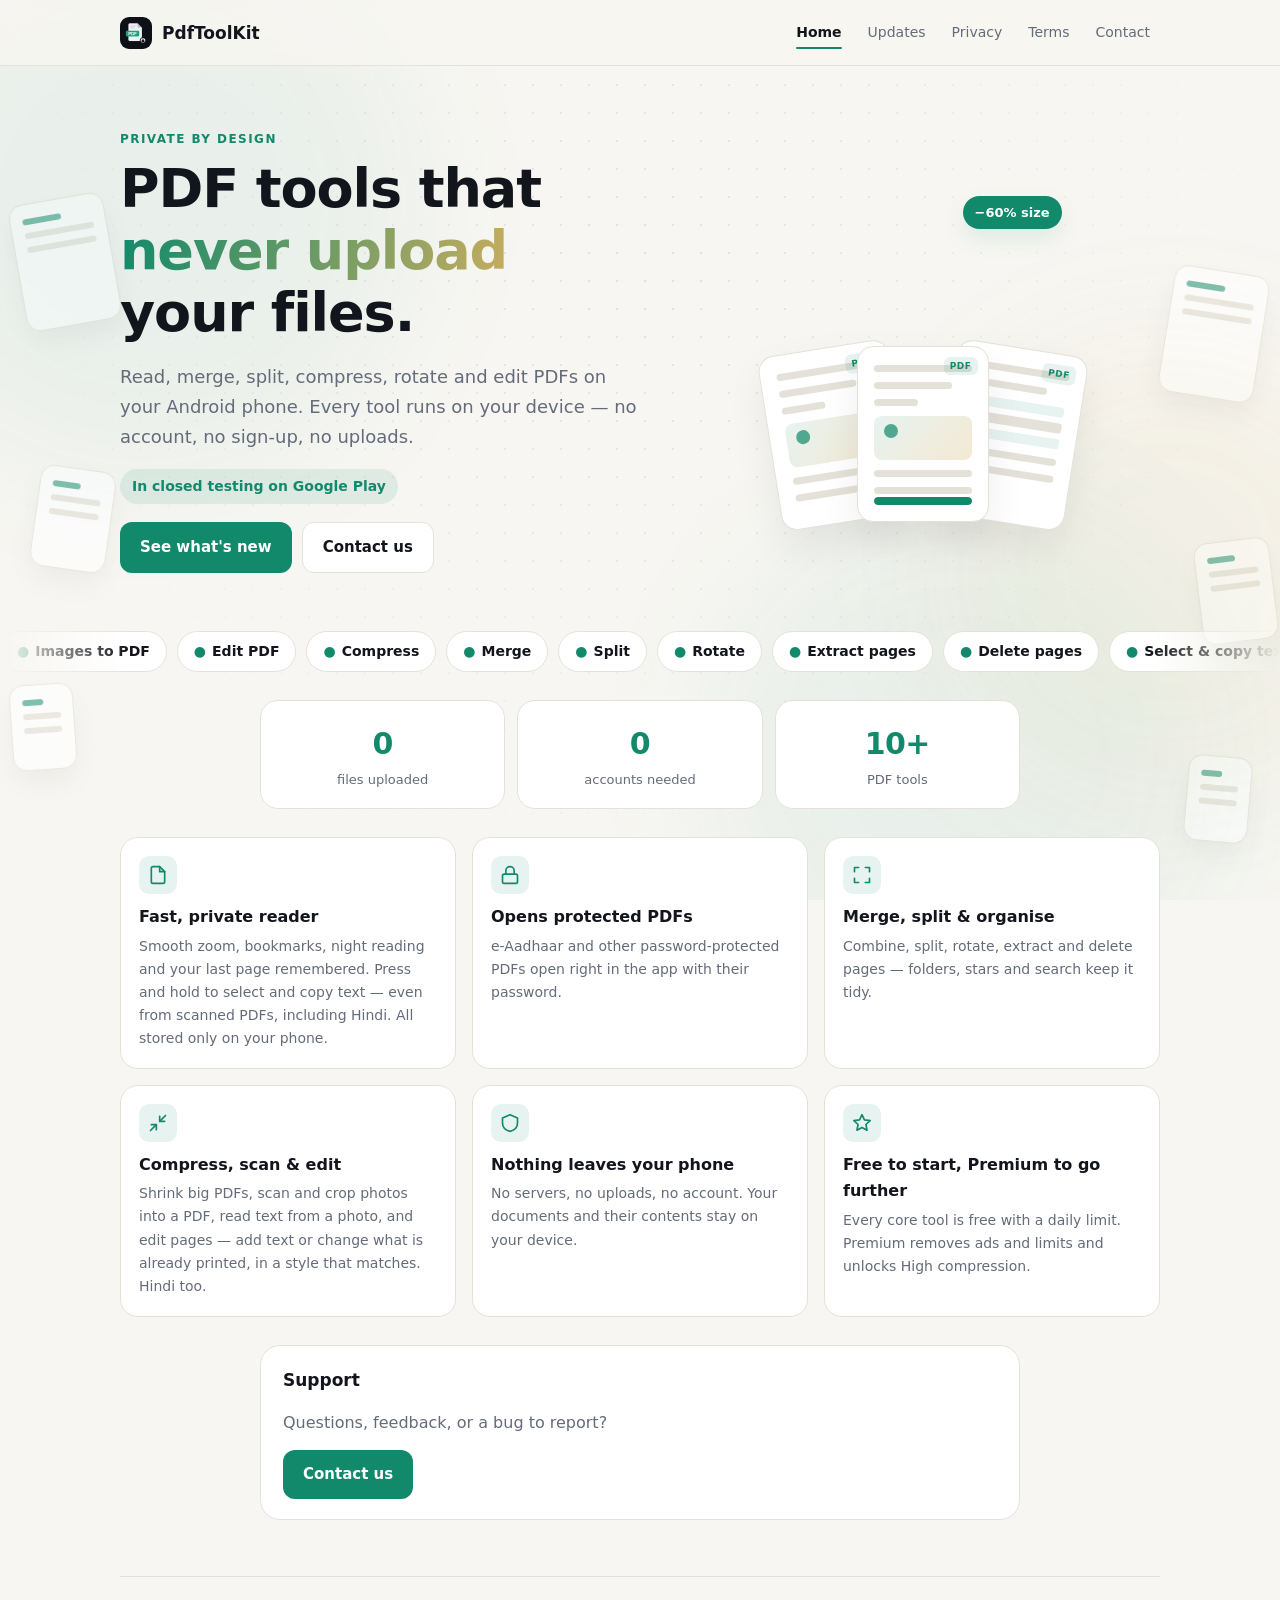
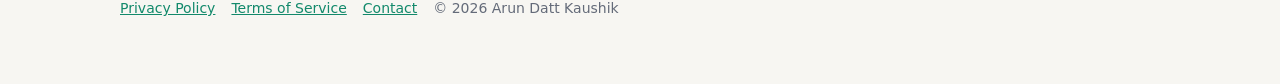
==== index.html @ 0df512ef "Site: home and privacy updated for 1.0.7 (OCR, Image to text, storage permission)" ====
<!doctype html>
<html lang="en">
<head>
<meta charset="utf-8">
<meta name="viewport" content="width=device-width, initial-scale=1">
<title>PdfToolKit – Private PDF tools</title>
<meta name="description" content="Read, merge, split and organise PDFs on your Android phone. Everything runs on your device — your files are never uploaded.">
<link rel="icon" href="icon.png">
<link rel="stylesheet" href="style.css">
</head>
<body>

<header class="site-header">
  <div class="nav-inner">
    <a class="brand" href="./"><img src="icon.png" alt="">PdfToolKit</a>
    <nav class="tabs">
      <a href="./" class="active">Home</a>
      <a href="updates/">Updates</a>
      <a href="privacy/">Privacy</a>
      <a href="terms/">Terms</a>
      <a href="contact/">Contact</a>
    </nav>
  </div>
</header>

<main class="wrap wide">
  <div class="hero hero-anim hero-split">
   <div class="hero-text">
    <div class="overline">Private by design</div>
    <h1>PDF tools that <span class="grad-text">never upload</span> your files.</h1>
    <p class="muted">Read, merge, split, compress, rotate and edit PDFs on your Android phone. Every tool runs on your device — no account, no sign-up, no uploads.</p>
    <p><span class="pill">In closed testing on Google Play</span></p>
    <p class="hero-cta"><a class="btn" href="updates/">See what's new</a><a class="btn btn-secondary" href="contact/">Contact us</a></p>
   </div>
    <div class="hero-visual" aria-hidden="true">
      <div class="doc d1"><i class="tag">PDF</i><b></b><b></b><b></b><u class="img"></u><b></b><b></b></div>
      <div class="doc d2"><i class="tag">PDF</i><b></b><b></b><div class="rows"><s></s><s></s><s></s></div><b></b><b></b></div>
      <div class="doc d3"><i class="tag">PDF</i><b></b><b></b><b></b><u class="img"></u><b></b><b></b><div class="bar"><span></span></div></div>
      <span class="badge-float">−60% size</span>
    </div>
  </div>

  <div class="marquee" aria-label="Tools">
    <div class="marquee-track">
      <span class="chip"><em>●</em>Images to PDF</span><span class="chip"><em>●</em>Edit PDF</span><span class="chip"><em>●</em>Compress</span><span class="chip"><em>●</em>Merge</span><span class="chip"><em>●</em>Split</span><span class="chip"><em>●</em>Rotate</span><span class="chip"><em>●</em>Extract pages</span><span class="chip"><em>●</em>Delete pages</span><span class="chip"><em>●</em>Select &amp; copy text</span><span class="chip"><em>●</em>Image to text</span><span class="chip"><em>●</em>Crop photos</span>
      <span class="chip"><em>●</em>Images to PDF</span><span class="chip"><em>●</em>Edit PDF</span><span class="chip"><em>●</em>Compress</span><span class="chip"><em>●</em>Merge</span><span class="chip"><em>●</em>Split</span><span class="chip"><em>●</em>Rotate</span><span class="chip"><em>●</em>Extract pages</span><span class="chip"><em>●</em>Delete pages</span><span class="chip"><em>●</em>Select &amp; copy text</span><span class="chip"><em>●</em>Image to text</span><span class="chip"><em>●</em>Crop photos</span>
    </div>
  </div>

  <div class="stats">
    <div class="stat reveal"><div class="num" data-count="0">0</div><div class="lbl">files uploaded</div></div>
    <div class="stat reveal"><div class="num" data-count="0">0</div><div class="lbl">accounts needed</div></div>
    <div class="stat reveal"><div class="num" data-count="10" data-suffix="+">0</div><div class="lbl">PDF tools</div></div>
  </div>

  <div class="feature-grid">
    <div class="feature reveal">
      <div class="feature-icon"><svg viewBox="0 0 24 24" fill="none" stroke-width="2" stroke-linecap="round" stroke-linejoin="round"><path d="M14 2H6a2 2 0 0 0-2 2v16a2 2 0 0 0 2 2h12a2 2 0 0 0 2-2V8z"/><path d="M14 2v6h6"/></svg></div>
      <h3>Fast, private reader</h3>
      <p>Smooth zoom, bookmarks, night reading and your last page remembered. Press and hold to select and copy text — even from scanned PDFs, including Hindi. All stored only on your phone.</p>
    </div>
    <div class="feature reveal">
      <div class="feature-icon"><svg viewBox="0 0 24 24" fill="none" stroke-width="2" stroke-linecap="round" stroke-linejoin="round"><rect x="3" y="11" width="18" height="11" rx="2"/><path d="M7 11V7a5 5 0 0 1 10 0v4"/></svg></div>
      <h3>Opens protected PDFs</h3>
      <p>e-Aadhaar and other password-protected PDFs open right in the app with their password.</p>
    </div>
    <div class="feature reveal">
      <div class="feature-icon"><svg viewBox="0 0 24 24" fill="none" stroke-width="2" stroke-linecap="round" stroke-linejoin="round"><path d="M16 3h5v5"/><path d="M8 3H3v5"/><path d="M3 16v5h5"/><path d="M21 16v5h-5"/></svg></div>
      <h3>Merge, split &amp; organise</h3>
      <p>Combine, split, rotate, extract and delete pages — folders, stars and search keep it tidy.</p>
    </div>
    <div class="feature reveal">
      <div class="feature-icon"><svg viewBox="0 0 24 24" fill="none" stroke-width="2" stroke-linecap="round" stroke-linejoin="round"><path d="M4 14h6v6"/><path d="M20 10h-6V4"/><path d="m14 10 7-7"/><path d="m3 21 7-7"/></svg></div>
      <h3>Compress, scan &amp; edit</h3>
      <p>Shrink big PDFs, scan and crop photos into a PDF, read text from a photo, and edit pages — add text or change what is already printed, in a style that matches. Hindi too.</p>
    </div>
    <div class="feature reveal">
      <div class="feature-icon"><svg viewBox="0 0 24 24" fill="none" stroke-width="2" stroke-linecap="round" stroke-linejoin="round"><path d="M12 2 3 6v6c0 5 3.8 8.7 9 10 5.2-1.3 9-5 9-10V6z"/></svg></div>
      <h3>Nothing leaves your phone</h3>
      <p>No servers, no uploads, no account. Your documents and their contents stay on your device.</p>
    </div>
    <div class="feature reveal">
      <div class="feature-icon"><svg viewBox="0 0 24 24" fill="none" stroke-width="2" stroke-linecap="round" stroke-linejoin="round"><path d="M12 2l2.9 6.3 6.9.8-5.1 4.7 1.4 6.8L12 17.3 5.9 20.6l1.4-6.8L2.2 9.1l6.9-.8z"/></svg></div>
      <h3>Free to start, Premium to go further</h3>
      <p>Every core tool is free with a daily limit. Premium removes ads and limits and unlocks High compression.</p>
    </div>
  </div>

  <div class="card reveal">
    <h3 style="margin-top:0">Support</h3>
    <p class="muted" style="margin-bottom:14px">Questions, feedback, or a bug to report?</p>
    <a class="btn" href="contact/">Contact us</a>
  </div>

  <footer class="muted">
    <a href="privacy/">Privacy Policy</a><a href="terms/">Terms of Service</a><a href="contact/">Contact</a><span>© 2026 Arun Datt Kaushik</span>
  </footer>
</main>

<script src="animate.js"></script>
</body>
</html>
---- style.css ----
:root {
  --bg: #F7F6F2; --surface: #FFFFFF; --border: #E4E1D8; --text: #12151C;
  --muted: #646B79; --accent: #12896B; --accent-soft: rgba(18,137,107,0.10);
  --shadow: rgba(18,21,28,0.07);
}
@media (prefers-color-scheme: dark) {
  :root {
    --bg: #0D1117; --surface: #151A23; --border: #262D3A; --text: #ECEEF2;
    --muted: #8C93A3; --accent: #1DB88F; --accent-soft: rgba(29,184,143,0.14);
    --shadow: rgba(0,0,0,0.35);
  }
}
* { box-sizing: border-box; }
html { scroll-behavior: smooth; }
body {
  margin: 0; background: var(--bg); color: var(--text);
  font: 16px/1.65 Inter, system-ui, -apple-system, "Segoe UI", Roboto, sans-serif;
}

/* ---------- Site header / nav ---------- */
.site-header {
  position: sticky; top: 0; z-index: 50;
  background: color-mix(in srgb, var(--bg) 86%, transparent);
  backdrop-filter: blur(10px); -webkit-backdrop-filter: blur(10px);
  border-bottom: 1px solid var(--border);
}
.nav-inner {
  max-width: 760px; margin: 0 auto; padding: 14px 20px;
  display: flex; align-items: center; gap: 10px; flex-wrap: wrap;
}
.brand { display: flex; align-items: center; gap: 10px; text-decoration: none; color: var(--text); font-weight: 700; font-size: 17px; }
.brand img { width: 32px; height: 32px; border-radius: 9px; transition: transform .35s cubic-bezier(.34,1.56,.64,1); }
.brand:hover img { transform: rotate(-8deg) scale(1.08); }
nav.tabs { margin-left: auto; display: flex; gap: 6px; font-size: 14px; }
nav.tabs a {
  position: relative; color: var(--muted); text-decoration: none; font-weight: 500;
  padding: 7px 10px; border-radius: 8px; transition: color .2s ease, background .2s ease;
}
nav.tabs a:hover { color: var(--text); background: var(--accent-soft); }
nav.tabs a::after {
  content: ''; position: absolute; left: 10px; right: 10px; bottom: 2px; height: 2px;
  background: var(--accent); border-radius: 2px; transform: scaleX(0); transform-origin: center;
  transition: transform .25s ease;
}
nav.tabs a:hover::after { transform: scaleX(1); }
nav.tabs a.active { color: var(--text); font-weight: 700; }
nav.tabs a.active::after { transform: scaleX(1); }

.wrap { max-width: 760px; margin: 0 auto; padding: 40px 20px 64px; }
.overline { color: var(--accent); font-size: 12px; font-weight: 700; letter-spacing: .12em; text-transform: uppercase; }
h1 { font-size: 36px; line-height: 1.15; letter-spacing: -.02em; margin: 8px 0 12px; }
h2 { font-size: 21px; letter-spacing: -.01em; margin: 36px 0 8px; }
h3 { font-size: 17px; margin: 22px 0 6px; }
p, li { color: var(--text); }
.muted { color: var(--muted); }
a { color: var(--accent); }
.card {
  background: var(--surface); border: 1px solid var(--border); border-radius: 20px;
  padding: 20px 22px; margin: 20px 0;
  transition: transform .25s ease, box-shadow .25s ease, border-color .25s ease;
}
.card:hover { transform: translateY(-3px); box-shadow: 0 14px 28px var(--shadow); border-color: var(--accent); }
.pill {
  display: inline-block; background: var(--accent-soft); color: var(--accent);
  border-radius: 999px; padding: 6px 12px; font-size: 14px; font-weight: 600;
}
.btn {
  display: inline-flex; align-items: center; gap: 8px; text-decoration: none;
  background: var(--accent); color: #fff; font-weight: 600; font-size: 15px;
  padding: 12px 20px; border-radius: 12px; border: none; cursor: pointer;
  transition: transform .2s ease, box-shadow .2s ease, opacity .2s ease;
}
.btn:hover { transform: translateY(-2px); box-shadow: 0 10px 22px var(--accent-soft); opacity: .95; }
.btn-secondary {
  background: var(--surface); color: var(--text); border: 1px solid var(--border);
}
.btn-secondary:hover { box-shadow: 0 10px 22px var(--shadow); }
table { width: 100%; border-collapse: collapse; font-size: 15px; }
th, td { text-align: left; padding: 10px 8px; border-bottom: 1px solid var(--border); vertical-align: top; }
th { color: var(--muted); font-weight: 600; font-size: 13px; }
.table-scroll { overflow-x: auto; }
footer { margin-top: 56px; padding-top: 20px; border-top: 1px solid var(--border); font-size: 14px; }
footer a { margin-right: 16px; }
ul { padding-left: 22px; }

/* ---------- Home page ---------- */
.hero { padding: 8px 0 16px; }
.hero-anim > * { animation: fadeUp .7s ease both; }
.hero-anim > *:nth-child(1) { animation-delay: .04s; }
.hero-anim > *:nth-child(2) { animation-delay: .14s; }
.hero-anim > *:nth-child(3) { animation-delay: .24s; }
.hero-anim > *:nth-child(4) { animation-delay: .34s; }
@keyframes fadeUp { from { opacity: 0; transform: translateY(16px); } to { opacity: 1; transform: none; } }

.feature-grid {
  display: grid; grid-template-columns: repeat(2, 1fr); gap: 14px; margin: 28px 0;
}
@media (max-width: 560px) { .feature-grid { grid-template-columns: 1fr; } }
.feature {
  background: var(--surface); border: 1px solid var(--border); border-radius: 18px;
  padding: 18px; transition: transform .25s ease, box-shadow .25s ease, border-color .25s ease;
}
.feature:hover { transform: translateY(-3px); box-shadow: 0 14px 28px var(--shadow); border-color: var(--accent); }
.feature-icon {
  width: 38px; height: 38px; border-radius: 10px; background: var(--accent-soft);
  display: flex; align-items: center; justify-content: center; margin-bottom: 10px;
  animation: float 4.5s ease-in-out infinite;
}
.feature-icon svg { width: 20px; height: 20px; stroke: var(--accent); }
@keyframes float { 0%, 100% { transform: translateY(0); } 50% { transform: translateY(-4px); } }
.feature h3 { margin: 0 0 4px; font-size: 16px; }
.feature p { margin: 0; color: var(--muted); font-size: 14px; }

/* ---------- Scroll reveal ---------- */
.reveal { opacity: 0; transform: translateY(18px); transition: opacity .6s ease, transform .6s ease; }
.reveal.in { opacity: 1; transform: none; }

/* ---------- Contact page ---------- */
.contact-card {
  display: flex; align-items: center; gap: 16px; padding: 22px;
}
.contact-icon {
  width: 44px; height: 44px; border-radius: 12px; background: var(--accent-soft);
  display: flex; align-items: center; justify-content: center; flex: none;
}
.contact-icon svg { width: 22px; height: 22px; stroke: var(--accent); }

/* ---------- Updates / changelog ---------- */
.release {
  position: relative;
  background: var(--surface); border: 1px solid var(--border); border-radius: 20px;
  padding: 22px; margin: 18px 0;
  transition: transform .25s ease, box-shadow .25s ease, border-color .25s ease;
}
.release:hover { transform: translateY(-3px); box-shadow: 0 14px 28px var(--shadow); }
.release-latest {
  border-color: var(--accent);
  animation: glow 2.8s ease-in-out infinite;
}
@keyframes glow {
  0%, 100% { box-shadow: 0 0 0 0 var(--accent-soft); }
  50% { box-shadow: 0 0 0 10px rgba(0,0,0,0); }
}
.release-head {
  display: flex; align-items: center; flex-wrap: wrap; gap: 10px; margin-bottom: 4px;
}
.release-version { font-size: 18px; font-weight: 700; }
.release-date { color: var(--muted); font-size: 13px; }
.latest-badge {
  display: inline-flex; align-items: center; gap: 6px;
  background: var(--accent-soft); color: var(--accent); font-size: 12px; font-weight: 700;
  letter-spacing: .04em; text-transform: uppercase; padding: 4px 10px 4px 8px; border-radius: 999px;
}
.progress-badge {
  display: inline-flex; align-items: center; gap: 6px;
  background: var(--border); color: var(--muted); font-size: 12px; font-weight: 700;
  letter-spacing: .04em; text-transform: uppercase; padding: 4px 10px 4px 8px; border-radius: 999px;
}
.static-dot { width: 7px; height: 7px; border-radius: 50%; background: var(--muted); flex: none; }
.pulse-dot {
  width: 7px; height: 7px; border-radius: 50%; background: var(--accent); position: relative; flex: none;
}
.pulse-dot::after {
  content: ''; position: absolute; inset: -4px; border-radius: 50%; background: var(--accent);
  opacity: .55; animation: pulse 1.8s ease-out infinite;
}
@keyframes pulse {
  0% { transform: scale(0.6); opacity: .55; }
  100% { transform: scale(2.2); opacity: 0; }
}
.release-notes { margin: 12px 0 0; padding-left: 20px; }
.release-notes li { margin: 6px 0; font-size: 15px; }
.release-notes li::marker { color: var(--accent); }
.release-tag {
  display: inline-block; font-size: 11px; font-weight: 700; letter-spacing: .03em; text-transform: uppercase;
  color: var(--accent); margin-right: 6px;
}

@media (prefers-reduced-motion: reduce) {
  *, *::before, *::after {
    animation-duration: .001ms !important; animation-iteration-count: 1 !important;
    transition-duration: .001ms !important; scroll-behavior: auto !important;
  }
}

/* ---------- Life: ambient background, progress bar, hero visual ---------- */
body { position: relative; overflow-x: hidden; }
.bg-orbs { position: fixed; inset: 0; z-index: -1; pointer-events: none; overflow: hidden; }
.bg-orbs i {
  position: absolute; border-radius: 50%; filter: blur(70px); opacity: .55;
  background: var(--accent-soft); animation: drift 18s ease-in-out infinite;
}
.bg-orbs i:nth-child(1) { width: 380px; height: 380px; top: -80px; left: -100px; }
.bg-orbs i:nth-child(2) { width: 300px; height: 300px; top: 38%; right: -90px; animation-duration: 23s; animation-delay: -6s; background: rgba(212,175,94,0.14); }
.bg-orbs i:nth-child(3) { width: 340px; height: 340px; bottom: -120px; left: 20%; animation-duration: 27s; animation-delay: -12s; }
@keyframes drift {
  0%, 100% { transform: translate(0, 0) scale(1); }
  33% { transform: translate(60px, 40px) scale(1.12); }
  66% { transform: translate(-30px, 70px) scale(.94); }
}
.scroll-bar {
  position: fixed; top: 0; left: 0; height: 3px; width: 100%; z-index: 100;
  background: linear-gradient(90deg, var(--accent), #D4AF5E); transform: scaleX(0); transform-origin: left;
}
.site-header { transition: box-shadow .3s ease, background .3s ease; }
.site-header.scrolled { box-shadow: 0 8px 24px var(--shadow); }

.grad-text {
  background: linear-gradient(100deg, var(--accent), #D4AF5E, var(--accent));
  background-size: 220% 100%; -webkit-background-clip: text; background-clip: text;
  -webkit-text-fill-color: transparent; color: transparent; animation: shimmer 6s linear infinite;
}
@keyframes shimmer { to { background-position: -220% 0; } }

.hero-visual { position: relative; height: 230px; margin: 26px 0 8px; display: flex; justify-content: center; }
.doc {
  position: absolute; bottom: 8px; width: 132px; height: 176px; border-radius: 16px;
  background: var(--surface); border: 1px solid var(--border); padding: 18px 16px;
  box-shadow: 0 18px 40px var(--shadow); transform-origin: bottom center;
}
.doc b { display: block; height: 7px; border-radius: 4px; background: var(--border); margin-bottom: 10px; }
.doc b:nth-child(1) { width: 60%; background: var(--accent); }
.doc b:nth-child(3) { width: 80%; } .doc b:nth-child(4) { width: 45%; }
.doc.d1 { transform: translateX(-74px) rotate(-9deg); animation: bob1 5s ease-in-out infinite; }
.doc.d2 { transform: translateX(74px) rotate(9deg); animation: bob2 6s ease-in-out infinite; }
.doc.d3 { z-index: 2; animation: bob3 4.5s ease-in-out infinite; overflow: hidden; }
@keyframes bob1 { 0%,100% { transform: translateX(-74px) rotate(-9deg); } 50% { transform: translateX(-80px) translateY(-10px) rotate(-12deg); } }
@keyframes bob2 { 0%,100% { transform: translateX(74px) rotate(9deg); } 50% { transform: translateX(80px) translateY(-8px) rotate(12deg); } }
@keyframes bob3 { 0%,100% { transform: translateY(0); } 50% { transform: translateY(-14px); } }
.doc.d3::after {
  content: ''; position: absolute; left: 0; right: 0; height: 40px; top: -40px;
  background: linear-gradient(180deg, transparent, var(--accent-soft), transparent);
  animation: scan 3s ease-in-out infinite;
}
@keyframes scan { 0% { top: -40px; } 100% { top: 176px; } }
.badge-float {
  position: absolute; z-index: 3; top: 6px; left: calc(50% + 40px);
  background: var(--accent); color: #fff; font-weight: 700; font-size: 13px;
  padding: 6px 12px; border-radius: 999px; box-shadow: 0 10px 22px var(--accent-soft);
  animation: pop 3.2s ease-in-out infinite;
}
@keyframes pop { 0%,100% { transform: translateY(0) scale(1); } 50% { transform: translateY(-8px) scale(1.07); } }

/* tool chips marquee */
.marquee { overflow: hidden; margin: 26px -20px; mask-image: linear-gradient(90deg, transparent, #000 10%, #000 90%, transparent); -webkit-mask-image: linear-gradient(90deg, transparent, #000 10%, #000 90%, transparent); }
.marquee-track { display: flex; gap: 10px; width: max-content; animation: scroll-x 30s linear infinite; }
.marquee:hover .marquee-track { animation-play-state: paused; }
.chip {
  white-space: nowrap; background: var(--surface); border: 1px solid var(--border); color: var(--text);
  padding: 8px 16px; border-radius: 999px; font-size: 14px; font-weight: 600;
}
.chip em { font-style: normal; color: var(--accent); margin-right: 6px; }
@keyframes scroll-x { to { transform: translateX(-50%); } }

/* stats */
.stats { display: grid; grid-template-columns: repeat(3, 1fr); gap: 12px; margin: 28px 0; }
.stat { text-align: center; background: var(--surface); border: 1px solid var(--border); border-radius: 18px; padding: 18px 8px; }
.stat .num { font-size: 30px; font-weight: 800; letter-spacing: -.02em; color: var(--accent); }
.stat .lbl { font-size: 13px; color: var(--muted); }

/* cursor-follow glow on cards */
.feature, .card, .release { --mx: 50%; --my: 50%; }
.feature::before, .card::before {
  content: ''; position: absolute; inset: 0; border-radius: inherit; opacity: 0; pointer-events: none;
  background: radial-gradient(240px circle at var(--mx) var(--my), var(--accent-soft), transparent 70%);
  transition: opacity .3s ease;
}
.feature, .card { position: relative; overflow: hidden; }
.feature:hover::before, .card:hover::before { opacity: 1; }

.btn { position: relative; overflow: hidden; }
.btn::after {
  content: ''; position: absolute; top: 0; left: -60%; width: 40%; height: 100%;
  background: linear-gradient(100deg, transparent, rgba(255,255,255,.35), transparent);
  transform: skewX(-20deg); animation: sheen 4s ease-in-out infinite;
}
@keyframes sheen { 0%, 60% { left: -60%; } 100% { left: 130%; } }
.pill { animation: breathe 3s ease-in-out infinite; }
@keyframes breathe { 0%,100% { box-shadow: 0 0 0 0 var(--accent-soft); } 50% { box-shadow: 0 0 0 8px transparent; } }
@media (max-width: 560px) { .hero-visual { transform: scale(.85); } .stats .num { font-size: 24px; } }

/* hero doc contents */
.doc .tag { position: absolute; top: 10px; right: 10px; font-style: normal; font-size: 9px; font-weight: 800; letter-spacing: .06em; color: var(--accent); background: var(--accent-soft); padding: 2px 6px; border-radius: 6px; }
.doc .img { display: block; height: 44px; border-radius: 8px; margin: 2px 0 10px; text-decoration: none;
  background: linear-gradient(135deg, var(--accent-soft), rgba(212,175,94,.28)); position: relative; overflow: hidden; }
.doc .img::after { content: ''; position: absolute; width: 14px; height: 14px; border-radius: 50%; background: var(--accent); opacity: .7; top: 8px; left: 10px; }
.doc .rows { display: grid; gap: 6px; margin: 2px 0 10px; }
.doc .rows s { display: block; height: 10px; border-radius: 3px; background: var(--accent-soft); text-decoration: none; }
.doc .rows s:nth-child(2) { background: var(--border); }
.doc .bar { position: absolute; left: 16px; right: 16px; bottom: 16px; height: 8px; border-radius: 4px; background: var(--border); overflow: hidden; }
.doc .bar span { display: block; height: 100%; width: 100%; border-radius: 4px; background: var(--accent); transform-origin: left; animation: shrinkbar 3.6s ease-in-out infinite; }
@keyframes shrinkbar { 0% { transform: scaleX(1); } 55%, 100% { transform: scaleX(.4); } }

/* updates timeline */
.release { margin-left: 18px; }
.release::before { content: ''; position: absolute; left: -18px; top: 30px; width: 11px; height: 11px; border-radius: 50%; background: var(--border); border: 2px solid var(--bg); z-index: 1; }
.release-latest::before { background: var(--accent); animation: pulse-ring 2s ease-out infinite; }
@keyframes pulse-ring { 0% { box-shadow: 0 0 0 0 var(--accent-soft); } 100% { box-shadow: 0 0 0 10px transparent; } }
.release::after { content: ''; position: absolute; left: -13px; top: 42px; bottom: -34px; width: 1px; background: var(--border); }
.release:last-of-type::after { display: none; }

/* ---------- Wide layout: use the whole screen, not a narrow strip ---------- */
body::before {
  content: ''; position: fixed; inset: 0; z-index: -2; pointer-events: none;
  background-image: radial-gradient(circle at 1px 1px, color-mix(in srgb, var(--muted) 28%, transparent) 1px, transparent 0);
  background-size: 28px 28px;
  -webkit-mask-image: radial-gradient(ellipse at 50% 30%, #000 0%, transparent 75%);
  mask-image: radial-gradient(ellipse at 50% 30%, #000 0%, transparent 75%);
  opacity: .55;
}
.nav-inner { max-width: 1080px; }
.wrap.wide { max-width: 1080px; }
.hero-cta { display: flex; flex-wrap: wrap; gap: 10px; margin-top: 18px; }
@media (min-width: 900px) {
  .wrap { padding-top: 56px; }
  .hero-split { display: grid; grid-template-columns: 1.05fr .95fr; align-items: center; gap: 40px; }
  .hero-split h1 { font-size: 54px; }
  .hero-split .muted { font-size: 18px; max-width: 520px; }
  .hero-split .hero-visual { height: 340px; margin: 0; transform: scale(1.18); transform-origin: center bottom; }
  .wide .feature-grid { grid-template-columns: repeat(4, 1fr); gap: 16px; }
  .wide .stats { grid-template-columns: repeat(3, 1fr); max-width: 760px; margin-left: auto; margin-right: auto; }
  .wide .card { max-width: 760px; margin-left: auto; margin-right: auto; }
  .wide .marquee { margin-left: calc(50% - 50vw); margin-right: calc(50% - 50vw); }
  .bg-orbs i:nth-child(1) { width: 560px; height: 560px; left: -140px; }
  .bg-orbs i:nth-child(2) { width: 460px; height: 460px; right: -120px; }
  .bg-orbs i:nth-child(3) { width: 520px; height: 520px; left: 55%; }
}
@media (max-width: 899px) { .hero-split .hero-visual { margin-top: 26px; } }

.wide .feature-grid { }
@media (min-width: 900px) { .wide .feature-grid { grid-template-columns: repeat(3, 1fr); } }

/* floating document shapes in the side gutters (wide screens only) */
.side-deco { display: none; }
@media (min-width: 1200px) {
  .side-deco { display: block; position: fixed; top: 0; bottom: 0; width: calc((100vw - 1080px) / 2 - 24px); z-index: -1; pointer-events: none; }
  .side-deco.l { left: 0; } .side-deco.r { right: 0; }
  .sd { position: absolute; width: 96px; height: 128px; border-radius: 14px; background: var(--surface);
    border: 1px solid var(--border); padding: 14px 12px; opacity: .65; box-shadow: 0 14px 30px var(--shadow); }
  .sd b { display: block; height: 6px; border-radius: 3px; background: var(--border); margin-bottom: 8px; }
  .sd b:first-child { width: 55%; background: var(--accent); opacity: .8; }
  .side-deco.l .a { left: 22%; top: 22%; transform: rotate(-10deg); animation: sd1 9s ease-in-out infinite; }
  .side-deco.l .c { left: 46%; top: 52%; transform: rotate(8deg); animation: sd2 11s ease-in-out infinite; width: 76px; height: 102px; }
  .side-deco.l .e { left: 14%; top: 76%; transform: rotate(-4deg); animation: sd1 13s ease-in-out infinite; width: 64px; height: 86px; }
  .side-deco.r .a { right: 24%; top: 30%; transform: rotate(9deg); animation: sd2 10s ease-in-out infinite; }
  .side-deco.r .c { right: 8%; top: 60%; transform: rotate(-7deg); animation: sd1 12s ease-in-out infinite; width: 76px; height: 102px; }
  .side-deco.r .e { right: 40%; top: 84%; transform: rotate(5deg); animation: sd2 14s ease-in-out infinite; width: 64px; height: 86px; }
}
@keyframes sd1 { 0%,100% { translate: 0 0; } 50% { translate: 8px -16px; } }
@keyframes sd2 { 0%,100% { translate: 0 0; } 50% { translate: -8px 14px; } }

.release-sec { margin: 16px 0 0; font-size: 12px; font-weight: 700; letter-spacing: .08em; text-transform: uppercase; color: var(--muted); }
.release-sec + .release-notes { margin-top: 6px; }

/* Releases / Known issues switch on the Updates page */
.seg { display: inline-flex; gap: 4px; padding: 4px; margin: 4px 0 26px; background: var(--surface); border: 1px solid var(--border); border-radius: 999px; }
.seg-btn { appearance: none; border: 0; background: transparent; color: var(--muted); font: inherit; font-size: 14px; font-weight: 600; padding: 8px 16px; border-radius: 999px; cursor: pointer; transition: background .2s ease, color .2s ease; }
.seg-btn:hover { color: var(--text); }
.seg-btn.active { background: var(--accent); color: #fff; }
.seg-count { display: inline-block; min-width: 18px; margin-left: 4px; padding: 0 6px; border-radius: 999px; font-size: 12px; line-height: 18px; text-align: center; background: var(--accent-soft); color: var(--accent); }
.seg-btn.active .seg-count { background: rgba(255,255,255,0.25); color: #fff; }
.panel[hidden] { display: none; }

.issue-meta { display: inline-block; margin-top: 6px; font-size: 12.5px; color: var(--muted); }
.issue-open { display: inline-block; margin-right: 6px; padding: 1px 8px; border-radius: 999px; background: rgba(217,119,6,.14); color: #b45309; font-weight: 700; font-size: 11px; letter-spacing: .04em; text-transform: uppercase; }
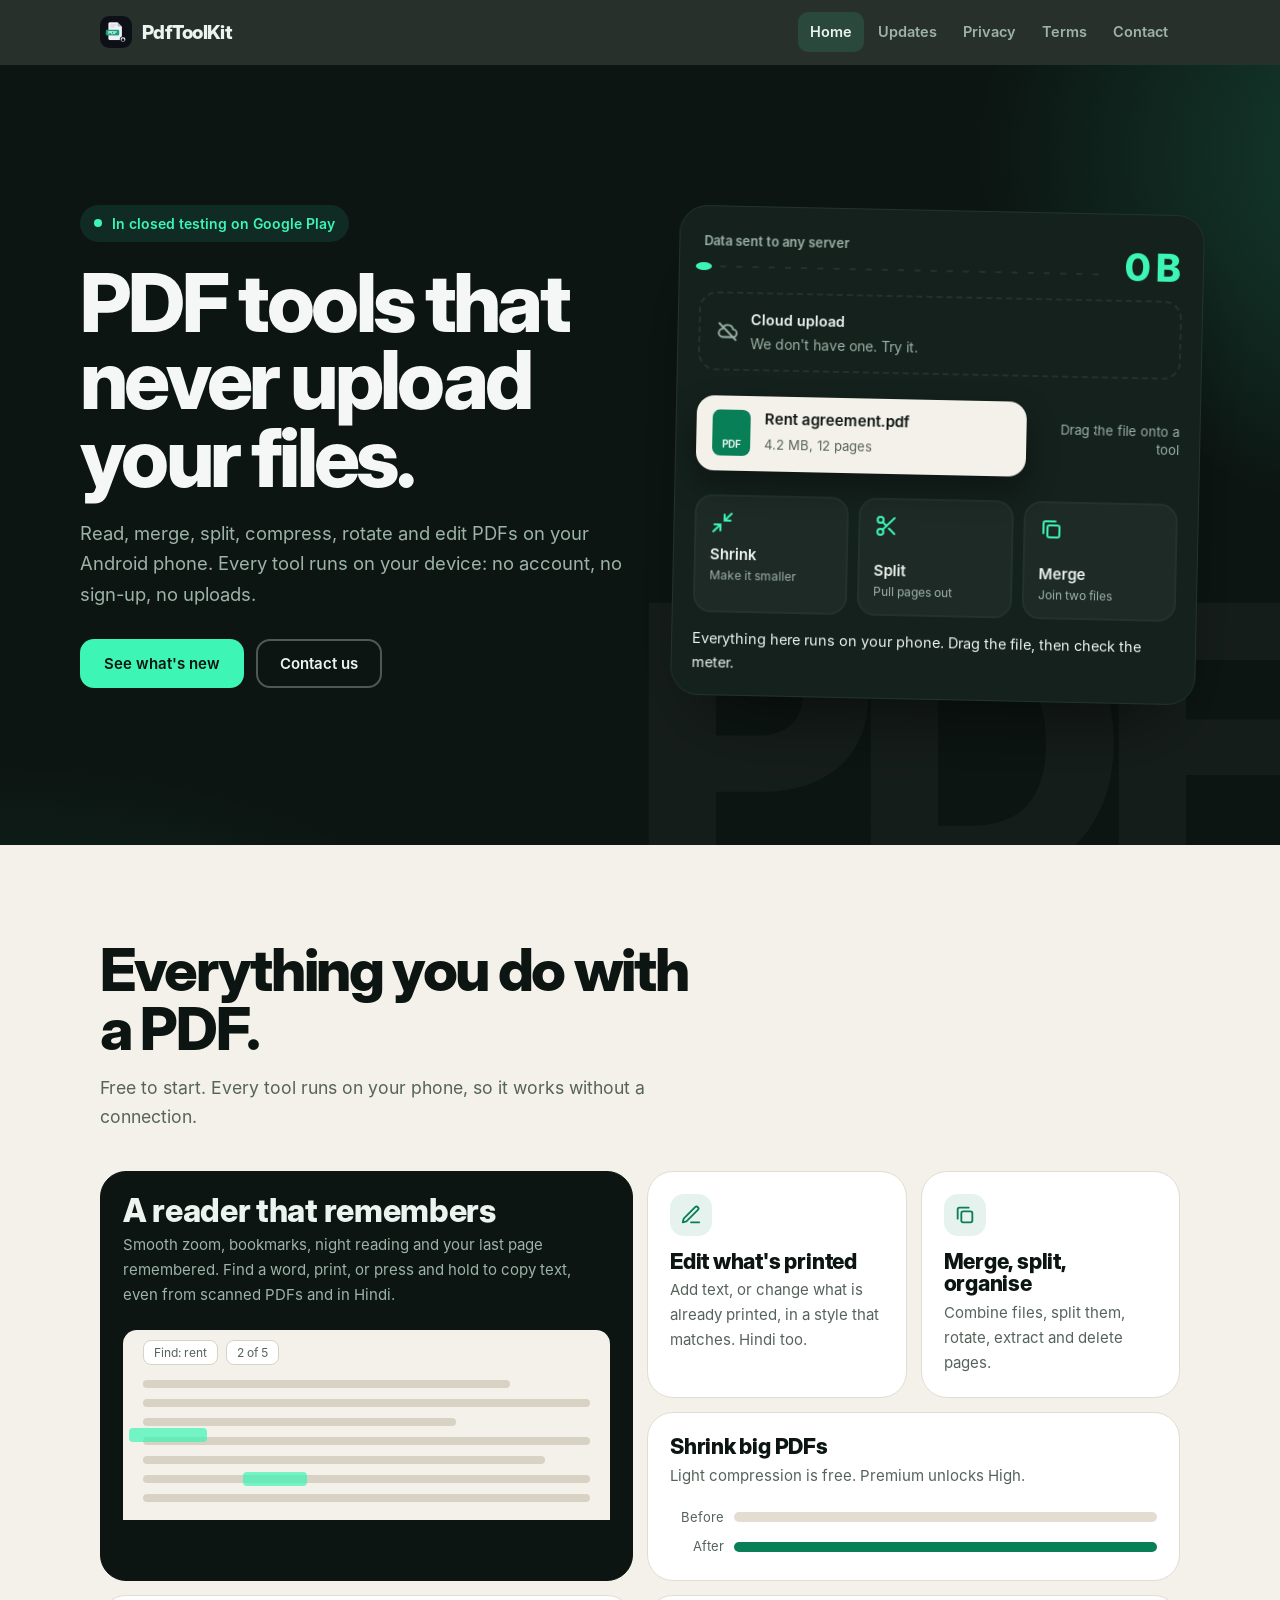
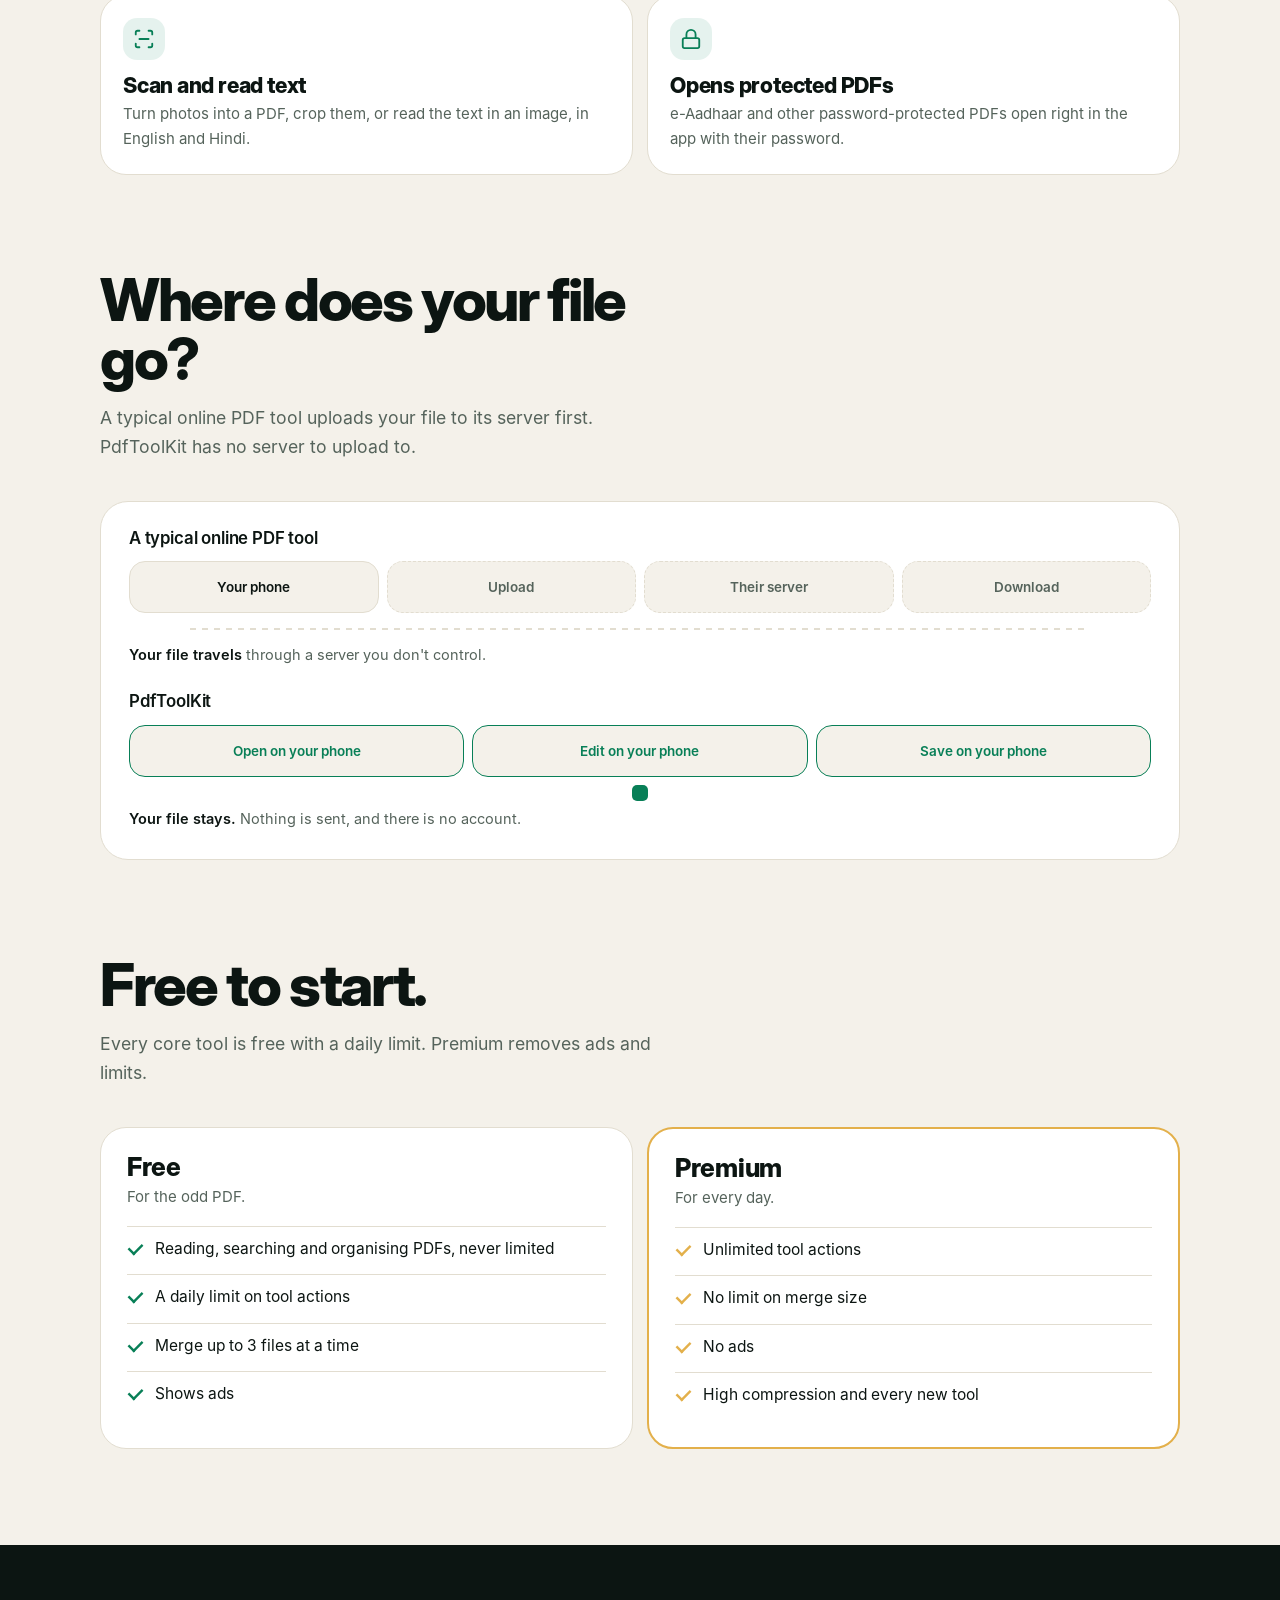
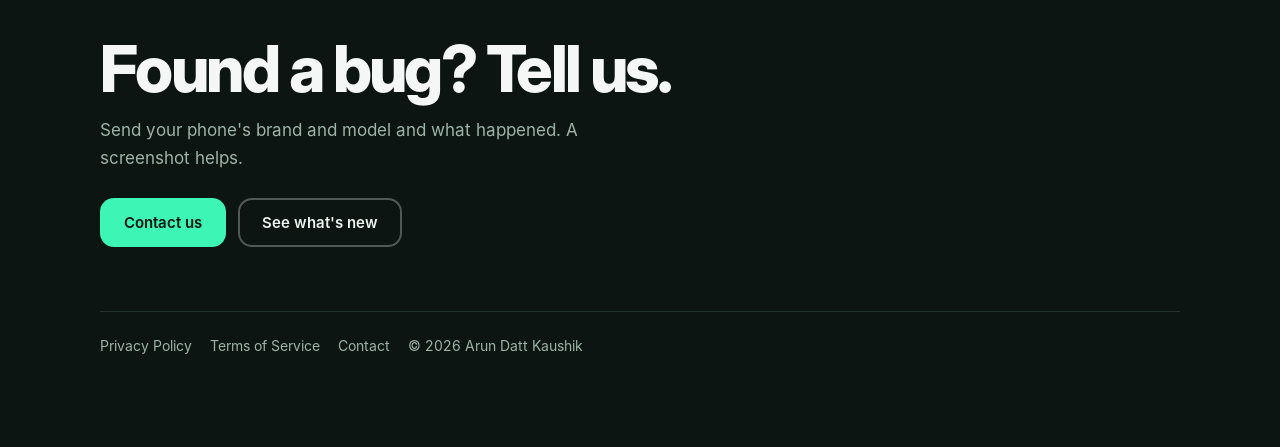
==== commit 026ce544: "Redesign site: Ink and Mint theme, drag-the-file privacy demo, bento tools, motion Co-Authored-By: C" ====
--- a/index.html
+++ b/index.html
@@ -3,12 +3,23 @@
 <head>
 <meta charset="utf-8">
 <meta name="viewport" content="width=device-width, initial-scale=1">
+<meta name="google-site-verification" content="1CuXozJkrFic8-ZjG4yCr00ZAbr6E2tvv3QKT6DQpc4" />
 <title>PdfToolKit – Private PDF tools</title>
-<meta name="description" content="Read, merge, split and organise PDFs on your Android phone. Everything runs on your device — your files are never uploaded.">
+<meta name="description" content="Private PDF tools for Android: read, edit text, merge, split, compress, find text, scan images to PDF and read text from images in English and Hindi. Everything runs on your device — your files are never uploaded.">
+<link rel="canonical" href="https://arunkaushikdev.github.io/pdftoolkit-site/">
+<meta property="og:type" content="website">
+<meta property="og:site_name" content="PdfToolKit">
+<meta property="og:title" content="PdfToolKit – Private PDF tools">
+<meta property="og:description" content="Private PDF tools for Android: read, edit text, merge, split, compress, find text, scan images to PDF and read text from images in English and Hindi. Everything runs on your device — your files are never uploaded.">
+<meta property="og:url" content="https://arunkaushikdev.github.io/pdftoolkit-site/">
+<meta property="og:image" content="https://arunkaushikdev.github.io/pdftoolkit-site/icon.png">
+<meta name="twitter:card" content="summary">
 <link rel="icon" href="icon.png">
+<link rel="preload" href="fonts/display-800.woff" as="font" type="font/woff" crossorigin>
+<link rel="preload" href="fonts/inter-400.woff" as="font" type="font/woff" crossorigin>
 <link rel="stylesheet" href="style.css">
 </head>
-<body>
+<body class="home">
 
 <header class="site-header">
   <div class="nav-inner">
@@ -23,78 +34,159 @@
   </div>
 </header>
 
-<main class="wrap wide">
-  <div class="hero hero-anim hero-split">
-   <div class="hero-text">
-    <div class="overline">Private by design</div>
-    <h1>PDF tools that <span class="grad-text">never upload</span> your files.</h1>
-    <p class="muted">Read, merge, split, compress, rotate and edit PDFs on your Android phone. Every tool runs on your device — no account, no sign-up, no uploads.</p>
-    <p><span class="pill">In closed testing on Google Play</span></p>
-    <p class="hero-cta"><a class="btn" href="updates/">See what's new</a><a class="btn btn-secondary" href="contact/">Contact us</a></p>
-   </div>
-    <div class="hero-visual" aria-hidden="true">
-      <div class="doc d1"><i class="tag">PDF</i><b></b><b></b><b></b><u class="img"></u><b></b><b></b></div>
-      <div class="doc d2"><i class="tag">PDF</i><b></b><b></b><div class="rows"><s></s><s></s><s></s></div><b></b><b></b></div>
-      <div class="doc d3"><i class="tag">PDF</i><b></b><b></b><b></b><u class="img"></u><b></b><b></b><div class="bar"><span></span></div></div>
-      <span class="badge-float">−60% size</span>
+<main>
+<section class="hero ink">
+  <div class="ghost" aria-hidden="true">PDF</div>
+  <div class="wrap wide hero-grid">
+    <div class="hero-copy">
+      <p class="status"><i></i>In closed testing on Google Play</p>
+      <h1>PDF tools that never upload your files.</h1>
+      <p class="lead">Read, merge, split, compress, rotate and edit PDFs on your Android phone. Every tool runs on your device: no account, no sign-up, no uploads.</p>
+      <p class="hero-cta"><a class="btn" href="updates/">See what's new</a><a class="btn btn-secondary" href="contact/">Contact us</a></p>
+    </div>
+
+    <div class="stage" id="stage">
+      <div class="meter">
+        <div class="meter-label">Data sent to any server</div>
+        <div class="meter-val" id="meterVal">0 B</div>
+        <svg class="meter-line" id="meterLine" viewBox="0 0 200 22" preserveAspectRatio="none" aria-hidden="true"><line x1="0" y1="11" x2="200" y2="11"/><circle class="dot" cx="0" cy="11" r="4"/></svg>
+      </div>
+      <div class="cloud" data-drop="cloud">
+        <svg viewBox="0 0 24 24" fill="none" stroke-width="2" stroke-linecap="round" stroke-linejoin="round" aria-hidden="true"><path d="M7 18a4.5 4.5 0 0 1-.6-8.96A6 6 0 0 1 18 9.5 4 4 0 0 1 17.5 18z"/><path d="m3 3 18 18"/></svg>
+        <div><b>Cloud upload</b>We don't have one. Try it.</div>
+      </div>
+      <div class="pit">
+        <div class="file" id="file" tabindex="0" role="img" aria-label="Rent agreement, a sample PDF. Drag it onto a tool, or use the buttons below.">
+          <div class="pg">PDF</div>
+          <div><b>Rent agreement.pdf</b><span id="fileMeta">4.2 MB, 12 pages</span></div>
+        </div>
+        <div class="hint" id="hint">Drag the file onto a tool</div>
+      </div>
+      <div class="drops">
+        <button class="drop" type="button" data-drop="shrink" aria-label="Shrink the sample PDF">
+          <svg viewBox="0 0 24 24" fill="none" stroke-width="2" stroke-linecap="round" stroke-linejoin="round" aria-hidden="true"><path d="M4 14h6v6"/><path d="M20 10h-6V4"/><path d="m14 10 7-7"/><path d="m3 21 7-7"/></svg><div><b>Shrink</b><small>Make it smaller</small></div><div class="bar"><i></i></div>
+        </button>
+        <button class="drop" type="button" data-drop="split" aria-label="Split the sample PDF">
+          <svg viewBox="0 0 24 24" fill="none" stroke-width="2" stroke-linecap="round" stroke-linejoin="round" aria-hidden="true"><circle cx="6" cy="6" r="3"/><circle cx="6" cy="18" r="3"/><path d="M20 4 8.1 15.9"/><path d="M14.5 14.5 20 20"/><path d="M8.1 8.1 12 12"/></svg><div><b>Split</b><small>Pull pages out</small></div>
+        </button>
+        <button class="drop" type="button" data-drop="merge" aria-label="Merge the sample PDF with another">
+          <svg viewBox="0 0 24 24" fill="none" stroke-width="2" stroke-linecap="round" stroke-linejoin="round" aria-hidden="true"><rect x="8" y="8" width="12" height="12" rx="2"/><path d="M4 16V6a2 2 0 0 1 2-2h10"/></svg><div><b>Merge</b><small>Join two files</small></div>
+        </button>
+      </div>
+      <p class="say" id="say" aria-live="polite">Everything here runs on your phone. Drag the file, then check the meter.</p>
     </div>
   </div>
+</section>
 
-  <div class="marquee" aria-label="Tools">
-    <div class="marquee-track">
-      <span class="chip"><em>●</em>Images to PDF</span><span class="chip"><em>●</em>Edit PDF</span><span class="chip"><em>●</em>Compress</span><span class="chip"><em>●</em>Merge</span><span class="chip"><em>●</em>Split</span><span class="chip"><em>●</em>Rotate</span><span class="chip"><em>●</em>Extract pages</span><span class="chip"><em>●</em>Delete pages</span><span class="chip"><em>●</em>Select &amp; copy text</span><span class="chip"><em>●</em>Image to text</span><span class="chip"><em>●</em>Crop photos</span>
-      <span class="chip"><em>●</em>Images to PDF</span><span class="chip"><em>●</em>Edit PDF</span><span class="chip"><em>●</em>Compress</span><span class="chip"><em>●</em>Merge</span><span class="chip"><em>●</em>Split</span><span class="chip"><em>●</em>Rotate</span><span class="chip"><em>●</em>Extract pages</span><span class="chip"><em>●</em>Delete pages</span><span class="chip"><em>●</em>Select &amp; copy text</span><span class="chip"><em>●</em>Image to text</span><span class="chip"><em>●</em>Crop photos</span>
+<section class="sect">
+  <div class="wrap wide">
+    <h2>Everything you do with a PDF.</h2>
+    <p class="sub">Free to start. Every tool runs on your phone, so it works without a connection.</p>
+    <div class="bento">
+      <article class="cell c-read">
+        <h3>A reader that remembers</h3>
+        <p>Smooth zoom, bookmarks, night reading and your last page remembered. Find a word, print, or press and hold to copy text, even from scanned PDFs and in Hindi.</p>
+        <div class="page" aria-hidden="true">
+          <div class="pagebar"><span>Find: rent</span><span>2 of 5</span></div>
+          <div style="height:30px"></div>
+          <u></u><u></u><u></u><u></u><u></u><u></u><u></u>
+          <mark></mark><mark></mark>
+        </div>
+      </article>
+      <article class="cell">
+        <div class="ico"><svg viewBox="0 0 24 24" fill="none" stroke-width="2" stroke-linecap="round" stroke-linejoin="round" aria-hidden="true"><path d="M12 20h9"/><path d="M16.5 3.5a2.1 2.1 0 0 1 3 3L7 19l-4 1 1-4z"/></svg></div>
+        <h3>Edit what's printed</h3>
+        <p>Add text, or change what is already printed, in a style that matches. Hindi too.</p>
+      </article>
+      <article class="cell">
+        <div class="ico"><svg viewBox="0 0 24 24" fill="none" stroke-width="2" stroke-linecap="round" stroke-linejoin="round" aria-hidden="true"><rect x="8" y="8" width="12" height="12" rx="2"/><path d="M4 16V6a2 2 0 0 1 2-2h10"/></svg></div>
+        <h3>Merge, split, organise</h3>
+        <p>Combine files, split them, rotate, extract and delete pages.</p>
+      </article>
+      <article class="cell c-wide">
+        <h3>Shrink big PDFs</h3>
+        <p>Light compression is free. Premium unlocks High.</p>
+        <div class="sizebar" aria-hidden="true">
+          <div class="a"><span>Before</span><i></i></div>
+          <div class="b"><span>After</span><i></i></div>
+        </div>
+      </article>
+      <article class="cell c-wide">
+        <div class="ico"><svg viewBox="0 0 24 24" fill="none" stroke-width="2" stroke-linecap="round" stroke-linejoin="round" aria-hidden="true"><path d="M3 7V5a2 2 0 0 1 2-2h2"/><path d="M17 3h2a2 2 0 0 1 2 2v2"/><path d="M21 17v2a2 2 0 0 1-2 2h-2"/><path d="M7 21H5a2 2 0 0 1-2-2v-2"/><path d="M7 12h10"/></svg></div>
+        <h3>Scan and read text</h3>
+        <p>Turn photos into a PDF, crop them, or read the text in an image, in English and Hindi.</p>
+      </article>
+      <article class="cell c-wide">
+        <div class="ico"><svg viewBox="0 0 24 24" fill="none" stroke-width="2" stroke-linecap="round" stroke-linejoin="round" aria-hidden="true"><rect x="3" y="11" width="18" height="11" rx="2"/><path d="M7 11V7a5 5 0 0 1 10 0v4"/></svg></div>
+        <h3>Opens protected PDFs</h3>
+        <p>e-Aadhaar and other password-protected PDFs open right in the app with their password.</p>
+      </article>
     </div>
   </div>
+</section>
 
-  <div class="stats">
-    <div class="stat reveal"><div class="num" data-count="0">0</div><div class="lbl">files uploaded</div></div>
-    <div class="stat reveal"><div class="num" data-count="0">0</div><div class="lbl">accounts needed</div></div>
-    <div class="stat reveal"><div class="num" data-count="10" data-suffix="+">0</div><div class="lbl">PDF tools</div></div>
-  </div>
-
-  <div class="feature-grid">
-    <div class="feature reveal">
-      <div class="feature-icon"><svg viewBox="0 0 24 24" fill="none" stroke-width="2" stroke-linecap="round" stroke-linejoin="round"><path d="M14 2H6a2 2 0 0 0-2 2v16a2 2 0 0 0 2 2h12a2 2 0 0 0 2-2V8z"/><path d="M14 2v6h6"/></svg></div>
-      <h3>Fast, private reader</h3>
-      <p>Smooth zoom, bookmarks, night reading and your last page remembered. Press and hold to select and copy text — even from scanned PDFs, including Hindi. All stored only on your phone.</p>
-    </div>
-    <div class="feature reveal">
-      <div class="feature-icon"><svg viewBox="0 0 24 24" fill="none" stroke-width="2" stroke-linecap="round" stroke-linejoin="round"><rect x="3" y="11" width="18" height="11" rx="2"/><path d="M7 11V7a5 5 0 0 1 10 0v4"/></svg></div>
-      <h3>Opens protected PDFs</h3>
-      <p>e-Aadhaar and other password-protected PDFs open right in the app with their password.</p>
-    </div>
-    <div class="feature reveal">
-      <div class="feature-icon"><svg viewBox="0 0 24 24" fill="none" stroke-width="2" stroke-linecap="round" stroke-linejoin="round"><path d="M16 3h5v5"/><path d="M8 3H3v5"/><path d="M3 16v5h5"/><path d="M21 16v5h-5"/></svg></div>
-      <h3>Merge, split &amp; organise</h3>
-      <p>Combine, split, rotate, extract and delete pages — folders, stars and search keep it tidy.</p>
-    </div>
-    <div class="feature reveal">
-      <div class="feature-icon"><svg viewBox="0 0 24 24" fill="none" stroke-width="2" stroke-linecap="round" stroke-linejoin="round"><path d="M4 14h6v6"/><path d="M20 10h-6V4"/><path d="m14 10 7-7"/><path d="m3 21 7-7"/></svg></div>
-      <h3>Compress, scan &amp; edit</h3>
-      <p>Shrink big PDFs, scan and crop photos into a PDF, read text from a photo, and edit pages — add text or change what is already printed, in a style that matches. Hindi too.</p>
-    </div>
-    <div class="feature reveal">
-      <div class="feature-icon"><svg viewBox="0 0 24 24" fill="none" stroke-width="2" stroke-linecap="round" stroke-linejoin="round"><path d="M12 2 3 6v6c0 5 3.8 8.7 9 10 5.2-1.3 9-5 9-10V6z"/></svg></div>
-      <h3>Nothing leaves your phone</h3>
-      <p>No servers, no uploads, no account. Your documents and their contents stay on your device.</p>
-    </div>
-    <div class="feature reveal">
-      <div class="feature-icon"><svg viewBox="0 0 24 24" fill="none" stroke-width="2" stroke-linecap="round" stroke-linejoin="round"><path d="M12 2l2.9 6.3 6.9.8-5.1 4.7 1.4 6.8L12 17.3 5.9 20.6l1.4-6.8L2.2 9.1l6.9-.8z"/></svg></div>
-      <h3>Free to start, Premium to go further</h3>
-      <p>Every core tool is free with a daily limit. Premium removes ads and limits and unlocks High compression.</p>
+<section class="sect" style="padding-top:0">
+  <div class="wrap wide">
+    <h2>Where does your file go?</h2>
+    <p class="sub">A typical online PDF tool uploads your file to its server first. PdfToolKit has no server to upload to.</p>
+    <div class="flow" id="flow">
+      <div class="lane away">
+        <h3>A typical online PDF tool</h3>
+        <div class="track"><div class="rail"></div><div class="packet"></div>
+          <div class="node">Your phone</div><div class="node away">Upload</div><div class="node away">Their server</div><div class="node away">Download</div>
+        </div>
+        <p class="verdict"><b>Your file travels</b> through a server you don't control.</p>
+      </div>
+      <div class="lane here">
+        <h3>PdfToolKit</h3>
+        <div class="track"><div class="packet"></div>
+          <div class="node here">Open on your phone</div><div class="node here">Edit on your phone</div><div class="node here">Save on your phone</div>
+        </div>
+        <p class="verdict"><b>Your file stays.</b> Nothing is sent, and there is no account.</p>
+      </div>
     </div>
   </div>
+</section>
 
-  <div class="card reveal">
-    <h3 style="margin-top:0">Support</h3>
-    <p class="muted" style="margin-bottom:14px">Questions, feedback, or a bug to report?</p>
-    <a class="btn" href="contact/">Contact us</a>
+<section class="sect" style="padding-top:0">
+  <div class="wrap wide">
+    <h2>Free to start.</h2>
+    <p class="sub">Every core tool is free with a daily limit. Premium removes ads and limits.</p>
+    <div class="plans">
+      <div class="plan">
+        <h3>Free</h3>
+        <p class="for">For the odd PDF.</p>
+        <ul>
+          <li>Reading, searching and organising PDFs, never limited</li>
+          <li>A daily limit on tool actions</li>
+          <li>Merge up to 3 files at a time</li>
+          <li>Shows ads</li>
+        </ul>
+      </div>
+      <div class="plan pro">
+        <h3>Premium</h3>
+        <p class="for">For every day.</p>
+        <ul>
+          <li>Unlimited tool actions</li>
+          <li>No limit on merge size</li>
+          <li>No ads</li>
+          <li>High compression and every new tool</li>
+        </ul>
+      </div>
+    </div>
   </div>
+</section>
 
-  <footer class="muted">
-    <a href="privacy/">Privacy Policy</a><a href="terms/">Terms of Service</a><a href="contact/">Contact</a><span>© 2026 Arun Datt Kaushik</span>
-  </footer>
+<section class="cta ink">
+  <div class="wrap wide">
+    <h2>Found a bug? Tell us.</h2>
+    <p>Send your phone's brand and model and what happened. A screenshot helps.</p>
+    <p class="hero-cta" style="margin:0"><a class="btn" href="contact/">Contact us</a><a class="btn btn-secondary" href="updates/">See what's new</a></p>
+    <footer>
+      <a href="privacy/">Privacy Policy</a><a href="terms/">Terms of Service</a><a href="contact/">Contact</a><span>© 2026 Arun Datt Kaushik</span>
+    </footer>
+  </div>
+</section>
 </main>
 
 <script src="animate.js"></script>
--- a/style.css
+++ b/style.css
@@ -1,365 +1,310 @@
+/* PdfToolKit site. Ink and Mint.
+   The site is the showroom (dark ink hero, loud type, one playful demo); the app is the quiet tool.
+   Shared DNA with the app: ink, mint, paper, brass (Premium only). */
+
+@font-face { font-family: "Inter"; src: url(fonts/inter-400.woff) format("woff"); font-weight: 400; font-display: swap; }
+@font-face { font-family: "Inter"; src: url(fonts/inter-600.woff) format("woff"); font-weight: 600; font-display: swap; }
+@font-face { font-family: "Inter Display"; src: url(fonts/display-800.woff) format("woff"); font-weight: 800; font-display: swap; }
+@font-face { font-family: "Inter Display"; src: url(fonts/display-300.woff) format("woff"); font-weight: 300; font-display: swap; }
+
 :root {
-  --bg: #F7F6F2; --surface: #FFFFFF; --border: #E4E1D8; --text: #12151C;
-  --muted: #646B79; --accent: #12896B; --accent-soft: rgba(18,137,107,0.10);
-  --shadow: rgba(18,21,28,0.07);
+  --ink: #0C1512; --ink2: #14211C; --ink-line: #22332C; --ink-text: #EDF3EF; --ink-muted: #9DB3A8;
+  --mint-b: #3DF5B5; --mint-d: #087F57; --brass: #E3B04B;
+  --bg: #F4F1EA; --surface: #FFFFFF; --line: #E2DDD0; --text: #0C1512; --muted: #55635B;
+  --accent: #087F57; --accent-soft: rgba(8,127,87,.10); --accent-ink: #FFFFFF;
+  --shadow: rgba(12,21,18,.08);
+  --font: "Inter", system-ui, -apple-system, "Segoe UI", Roboto, Arial, sans-serif;
+  --display: "Inter Display", "Inter", system-ui, sans-serif;
+  --spring: cubic-bezier(.34, 1.56, .64, 1);
 }
 @media (prefers-color-scheme: dark) {
   :root {
-    --bg: #0D1117; --surface: #151A23; --border: #262D3A; --text: #ECEEF2;
-    --muted: #8C93A3; --accent: #1DB88F; --accent-soft: rgba(29,184,143,0.14);
-    --shadow: rgba(0,0,0,0.35);
+    --bg: #0C1512; --surface: #14211C; --line: #22332C; --text: #EDF3EF; --muted: #9DB3A8;
+    --accent: #3DF5B5; --accent-soft: rgba(61,245,181,.12); --accent-ink: #0C1512;
+    --shadow: rgba(0,0,0,.4);
   }
 }
 * { box-sizing: border-box; }
 html { scroll-behavior: smooth; }
 body {
-  margin: 0; background: var(--bg); color: var(--text);
-  font: 16px/1.65 Inter, system-ui, -apple-system, "Segoe UI", Roboto, sans-serif;
-}
-
-/* ---------- Site header / nav ---------- */
+  margin: 0; background: var(--bg); color: var(--text); font: 17px/1.65 var(--font);
+  -webkit-font-smoothing: antialiased; overflow-x: hidden;
+}
+img { max-width: 100%; display: block; }
+a { color: var(--accent); text-underline-offset: 3px; }
+:focus-visible { outline: 3px solid var(--accent); outline-offset: 3px; border-radius: 6px; }
+h1, h2, h3 { font-family: var(--display); font-weight: 800; letter-spacing: -.035em; line-height: 1.05; }
+h4 { font-weight: 600; }
+.muted { color: var(--muted); }
+.sr { position: absolute; width: 1px; height: 1px; overflow: hidden; clip: rect(0 0 0 0); white-space: nowrap; }
+
+/* ---------- header ---------- */
 .site-header {
   position: sticky; top: 0; z-index: 50;
-  background: color-mix(in srgb, var(--bg) 86%, transparent);
-  backdrop-filter: blur(10px); -webkit-backdrop-filter: blur(10px);
-  border-bottom: 1px solid var(--border);
-}
-.nav-inner {
-  max-width: 760px; margin: 0 auto; padding: 14px 20px;
-  display: flex; align-items: center; gap: 10px; flex-wrap: wrap;
-}
-.brand { display: flex; align-items: center; gap: 10px; text-decoration: none; color: var(--text); font-weight: 700; font-size: 17px; }
-.brand img { width: 32px; height: 32px; border-radius: 9px; transition: transform .35s cubic-bezier(.34,1.56,.64,1); }
-.brand:hover img { transform: rotate(-8deg) scale(1.08); }
-nav.tabs { margin-left: auto; display: flex; gap: 6px; font-size: 14px; }
+  background: color-mix(in srgb, var(--bg) 88%, transparent);
+  backdrop-filter: blur(14px); -webkit-backdrop-filter: blur(14px);
+  border-bottom: 1px solid var(--line); transition: box-shadow .3s;
+}
+body.home .site-header {
+  --bg: var(--ink); --text: var(--ink-text); --muted: var(--ink-muted); --line: var(--ink-line);
+  --accent: var(--mint-b); --accent-soft: rgba(61,245,181,.12);
+}
+.site-header.scrolled { box-shadow: 0 10px 30px var(--shadow); }
+.nav-inner { max-width: 1120px; margin: 0 auto; padding: 12px 20px; display: flex; align-items: center; gap: 12px; }
+.brand { display: flex; align-items: center; gap: 10px; text-decoration: none; color: var(--text); font: 800 1.2rem var(--display); letter-spacing: -.03em; white-space: nowrap; }
+.brand img { width: 32px; height: 32px; border-radius: 9px; transition: transform .4s var(--spring); }
+.brand:hover img { transform: rotate(-10deg) scale(1.1); }
+nav.tabs { margin-left: auto; display: flex; gap: 2px; font-size: 14.5px; overflow-x: auto; scrollbar-width: none; }
+nav.tabs::-webkit-scrollbar { display: none; }
 nav.tabs a {
-  position: relative; color: var(--muted); text-decoration: none; font-weight: 500;
-  padding: 7px 10px; border-radius: 8px; transition: color .2s ease, background .2s ease;
-}
-nav.tabs a:hover { color: var(--text); background: var(--accent-soft); }
-nav.tabs a::after {
-  content: ''; position: absolute; left: 10px; right: 10px; bottom: 2px; height: 2px;
-  background: var(--accent); border-radius: 2px; transform: scaleX(0); transform-origin: center;
-  transition: transform .25s ease;
-}
-nav.tabs a:hover::after { transform: scaleX(1); }
-nav.tabs a.active { color: var(--text); font-weight: 700; }
-nav.tabs a.active::after { transform: scaleX(1); }
-
-.wrap { max-width: 760px; margin: 0 auto; padding: 40px 20px 64px; }
-.overline { color: var(--accent); font-size: 12px; font-weight: 700; letter-spacing: .12em; text-transform: uppercase; }
-h1 { font-size: 36px; line-height: 1.15; letter-spacing: -.02em; margin: 8px 0 12px; }
-h2 { font-size: 21px; letter-spacing: -.01em; margin: 36px 0 8px; }
-h3 { font-size: 17px; margin: 22px 0 6px; }
+  position: relative; color: var(--muted); text-decoration: none; font-weight: 600; padding: 8px 12px; border-radius: 10px;
+  white-space: nowrap; transition: color .2s, background .2s, transform .25s var(--spring);
+}
+nav.tabs a:hover { color: var(--text); background: var(--accent-soft); transform: translateY(-2px); }
+nav.tabs a.active { color: var(--text); background: var(--accent-soft); }
+@media (max-width: 560px) { .nav-inner { flex-wrap: wrap; row-gap: 4px; padding: 10px 16px 6px; } .brand { font-size: 1.05rem; } nav.tabs { margin-left: 0; width: 100%; } nav.tabs a { padding: 7px 10px; font-size: 13.5px; } }
+
+/* ---------- buttons ---------- */
+.btn {
+  display: inline-flex; align-items: center; justify-content: center; gap: 8px; text-decoration: none; cursor: pointer;
+  background: var(--accent); color: var(--accent-ink); font: 600 15px var(--font); padding: 13px 22px; border-radius: 14px;
+  border: 2px solid transparent; transition: transform .25s var(--spring), box-shadow .25s, background .2s;
+}
+.btn:hover { transform: translateY(-3px) rotate(-.6deg); box-shadow: 0 12px 28px var(--accent-soft); }
+.btn:active { transform: translateY(1px) scale(.96); box-shadow: none; }
+.btn-secondary { background: transparent; color: var(--text); border-color: var(--line); }
+.btn-secondary:hover { border-color: var(--accent); box-shadow: none; }
+.ink .btn-secondary { color: var(--ink-text); border-color: rgba(237,243,239,.3); }
+.ink .btn-secondary:hover { border-color: var(--mint-b); }
+
+/* ---------- document pages (updates, privacy, terms, contact) ---------- */
+.wrap { max-width: 760px; margin: 0 auto; padding: 56px 20px 72px; }
+.overline { color: var(--accent); font-size: 14px; font-weight: 600; margin: 0; }
+.wrap h1 { font-size: clamp(2.5rem, 7vw, 4rem); margin: 8px 0 14px; }
+.wrap h2 { font-size: 1.55rem; margin: 44px 0 10px; letter-spacing: -.025em; }
+.wrap h3 { font-size: 1.1rem; letter-spacing: -.01em; margin: 24px 0 6px; }
+.wrap > .hero-anim > p { font-size: 1.1rem; max-width: 40rem; }
+.hero-anim > * { animation: rise .7s cubic-bezier(.2,.8,.2,1) both; }
+.hero-anim > *:nth-child(2) { animation-delay: .08s; }
+.hero-anim > *:nth-child(3) { animation-delay: .16s; }
+@keyframes rise { from { opacity: 0; transform: translateY(14px); } to { opacity: 1; transform: none; } }
+.reveal { opacity: 1; }
 p, li { color: var(--text); }
-.muted { color: var(--muted); }
-a { color: var(--accent); }
+ul { padding-left: 22px; }
+li { margin: 4px 0; }
 .card {
-  background: var(--surface); border: 1px solid var(--border); border-radius: 20px;
-  padding: 20px 22px; margin: 20px 0;
-  transition: transform .25s ease, box-shadow .25s ease, border-color .25s ease;
-}
-.card:hover { transform: translateY(-3px); box-shadow: 0 14px 28px var(--shadow); border-color: var(--accent); }
-.pill {
-  display: inline-block; background: var(--accent-soft); color: var(--accent);
-  border-radius: 999px; padding: 6px 12px; font-size: 14px; font-weight: 600;
-}
-.btn {
-  display: inline-flex; align-items: center; gap: 8px; text-decoration: none;
-  background: var(--accent); color: #fff; font-weight: 600; font-size: 15px;
-  padding: 12px 20px; border-radius: 12px; border: none; cursor: pointer;
-  transition: transform .2s ease, box-shadow .2s ease, opacity .2s ease;
-}
-.btn:hover { transform: translateY(-2px); box-shadow: 0 10px 22px var(--accent-soft); opacity: .95; }
-.btn-secondary {
-  background: var(--surface); color: var(--text); border: 1px solid var(--border);
-}
-.btn-secondary:hover { box-shadow: 0 10px 22px var(--shadow); }
+  background: var(--surface); border: 1px solid var(--line); border-radius: 22px; padding: 22px 24px; margin: 18px 0;
+  transition: transform .3s var(--spring), border-color .2s;
+}
+.card:hover { transform: translateY(-3px); border-color: var(--accent); }
+.pill { display: inline-flex; align-items: center; gap: 8px; background: var(--accent-soft); color: var(--accent); border-radius: 999px; padding: 6px 14px; font-size: 14px; font-weight: 600; }
 table { width: 100%; border-collapse: collapse; font-size: 15px; }
-th, td { text-align: left; padding: 10px 8px; border-bottom: 1px solid var(--border); vertical-align: top; }
+th, td { text-align: left; padding: 11px 8px; border-bottom: 1px solid var(--line); vertical-align: top; }
 th { color: var(--muted); font-weight: 600; font-size: 13px; }
+code { font-size: .92em; background: var(--accent-soft); padding: 1px 6px; border-radius: 6px; }
 .table-scroll { overflow-x: auto; }
-footer { margin-top: 56px; padding-top: 20px; border-top: 1px solid var(--border); font-size: 14px; }
-footer a { margin-right: 16px; }
-ul { padding-left: 22px; }
-
-/* ---------- Home page ---------- */
-.hero { padding: 8px 0 16px; }
-.hero-anim > * { animation: fadeUp .7s ease both; }
-.hero-anim > *:nth-child(1) { animation-delay: .04s; }
-.hero-anim > *:nth-child(2) { animation-delay: .14s; }
-.hero-anim > *:nth-child(3) { animation-delay: .24s; }
-.hero-anim > *:nth-child(4) { animation-delay: .34s; }
-@keyframes fadeUp { from { opacity: 0; transform: translateY(16px); } to { opacity: 1; transform: none; } }
-
-.feature-grid {
-  display: grid; grid-template-columns: repeat(2, 1fr); gap: 14px; margin: 28px 0;
-}
-@media (max-width: 560px) { .feature-grid { grid-template-columns: 1fr; } }
-.feature {
-  background: var(--surface); border: 1px solid var(--border); border-radius: 18px;
-  padding: 18px; transition: transform .25s ease, box-shadow .25s ease, border-color .25s ease;
-}
-.feature:hover { transform: translateY(-3px); box-shadow: 0 14px 28px var(--shadow); border-color: var(--accent); }
-.feature-icon {
-  width: 38px; height: 38px; border-radius: 10px; background: var(--accent-soft);
-  display: flex; align-items: center; justify-content: center; margin-bottom: 10px;
-  animation: float 4.5s ease-in-out infinite;
-}
-.feature-icon svg { width: 20px; height: 20px; stroke: var(--accent); }
-@keyframes float { 0%, 100% { transform: translateY(0); } 50% { transform: translateY(-4px); } }
-.feature h3 { margin: 0 0 4px; font-size: 16px; }
-.feature p { margin: 0; color: var(--muted); font-size: 14px; }
-
-/* ---------- Scroll reveal ---------- */
-.reveal { opacity: 0; transform: translateY(18px); transition: opacity .6s ease, transform .6s ease; }
-.reveal.in { opacity: 1; transform: none; }
-
-/* ---------- Contact page ---------- */
-.contact-card {
-  display: flex; align-items: center; gap: 16px; padding: 22px;
-}
-.contact-icon {
-  width: 44px; height: 44px; border-radius: 12px; background: var(--accent-soft);
-  display: flex; align-items: center; justify-content: center; flex: none;
-}
+.contact-card { display: flex; align-items: center; gap: 18px; }
+.contact-icon { width: 48px; height: 48px; border-radius: 14px; background: var(--accent-soft); display: flex; align-items: center; justify-content: center; flex: none; }
 .contact-icon svg { width: 22px; height: 22px; stroke: var(--accent); }
 
-/* ---------- Updates / changelog ---------- */
-.release {
-  position: relative;
-  background: var(--surface); border: 1px solid var(--border); border-radius: 20px;
-  padding: 22px; margin: 18px 0;
-  transition: transform .25s ease, box-shadow .25s ease, border-color .25s ease;
-}
-.release:hover { transform: translateY(-3px); box-shadow: 0 14px 28px var(--shadow); }
-.release-latest {
-  border-color: var(--accent);
-  animation: glow 2.8s ease-in-out infinite;
-}
-@keyframes glow {
-  0%, 100% { box-shadow: 0 0 0 0 var(--accent-soft); }
-  50% { box-shadow: 0 0 0 10px rgba(0,0,0,0); }
-}
-.release-head {
-  display: flex; align-items: center; flex-wrap: wrap; gap: 10px; margin-bottom: 4px;
-}
-.release-version { font-size: 18px; font-weight: 700; }
+footer { margin-top: 64px; padding-top: 22px; border-top: 1px solid var(--line); font-size: 14px; display: flex; flex-wrap: wrap; gap: 6px 18px; }
+footer a { color: var(--muted); text-decoration: none; }
+footer a:hover { color: var(--accent); }
+
+/* ---------- updates timeline ---------- */
+.seg { display: inline-flex; gap: 4px; padding: 4px; margin: 6px 0 28px; background: var(--surface); border: 1px solid var(--line); border-radius: 999px; max-width: 100%; overflow-x: auto; }
+.seg-btn { appearance: none; border: 0; background: transparent; color: var(--muted); font: 600 14px var(--font); padding: 9px 16px; border-radius: 999px; cursor: pointer; white-space: nowrap; transition: background .2s, color .2s, transform .2s var(--spring); }
+.seg-btn:hover { color: var(--text); transform: translateY(-1px); }
+.seg-btn.active { background: var(--accent); color: var(--accent-ink); }
+.seg-count { display: inline-block; min-width: 18px; margin-left: 4px; padding: 0 6px; border-radius: 999px; font-size: 12px; line-height: 18px; text-align: center; background: var(--accent-soft); color: var(--accent); }
+.seg-btn.active .seg-count { background: rgba(12,21,18,.18); color: inherit; }
+.panel[hidden] { display: none; }
+.release { position: relative; margin: 18px 0 18px 20px; background: var(--surface); border: 1px solid var(--line); border-radius: 22px; padding: 22px 24px; transition: transform .3s var(--spring), border-color .2s; }
+.release:hover { transform: translateY(-3px); }
+.release::before { content: ''; position: absolute; left: -21px; top: 30px; width: 11px; height: 11px; border-radius: 50%; background: var(--line); border: 2px solid var(--bg); z-index: 1; }
+.release::after { content: ''; position: absolute; left: -16px; top: 44px; bottom: -36px; width: 1px; background: var(--line); }
+.release:last-of-type::after { display: none; }
+.release-latest { border: 2px solid var(--accent); }
+.release-latest::before { background: var(--accent); animation: ring 2.2s ease-out infinite; }
+@keyframes ring { 0% { box-shadow: 0 0 0 0 var(--accent-soft); } 100% { box-shadow: 0 0 0 11px transparent; } }
+.release-head { display: flex; align-items: center; flex-wrap: wrap; gap: 8px 12px; margin-bottom: 4px; }
+.release-version { font: 800 1.5rem var(--display); letter-spacing: -.03em; }
 .release-date { color: var(--muted); font-size: 13px; }
-.latest-badge {
-  display: inline-flex; align-items: center; gap: 6px;
-  background: var(--accent-soft); color: var(--accent); font-size: 12px; font-weight: 700;
-  letter-spacing: .04em; text-transform: uppercase; padding: 4px 10px 4px 8px; border-radius: 999px;
-}
-.progress-badge {
-  display: inline-flex; align-items: center; gap: 6px;
-  background: var(--border); color: var(--muted); font-size: 12px; font-weight: 700;
-  letter-spacing: .04em; text-transform: uppercase; padding: 4px 10px 4px 8px; border-radius: 999px;
-}
+.latest-badge, .progress-badge { display: inline-flex; align-items: center; gap: 6px; font-size: 12px; font-weight: 600; padding: 4px 11px 4px 9px; border-radius: 999px; }
+.latest-badge { background: var(--accent-soft); color: var(--accent); }
+.progress-badge { background: var(--line); color: var(--muted); }
 .static-dot { width: 7px; height: 7px; border-radius: 50%; background: var(--muted); flex: none; }
-.pulse-dot {
-  width: 7px; height: 7px; border-radius: 50%; background: var(--accent); position: relative; flex: none;
-}
-.pulse-dot::after {
-  content: ''; position: absolute; inset: -4px; border-radius: 50%; background: var(--accent);
-  opacity: .55; animation: pulse 1.8s ease-out infinite;
-}
-@keyframes pulse {
-  0% { transform: scale(0.6); opacity: .55; }
-  100% { transform: scale(2.2); opacity: 0; }
-}
-.release-notes { margin: 12px 0 0; padding-left: 20px; }
-.release-notes li { margin: 6px 0; font-size: 15px; }
+.pulse-dot { width: 7px; height: 7px; border-radius: 50%; background: var(--accent); position: relative; flex: none; }
+.pulse-dot::after { content: ''; position: absolute; inset: -4px; border-radius: 50%; background: var(--accent); opacity: .55; animation: pulse 1.8s ease-out infinite; }
+@keyframes pulse { 0% { transform: scale(.6); opacity: .55; } 100% { transform: scale(2.2); opacity: 0; } }
+.release-sec { margin: 18px 0 0; font-size: 14px; color: var(--muted); font-weight: 600; }
+.release-notes { margin: 6px 0 0; padding-left: 20px; }
+.release-notes li { margin: 7px 0; font-size: 15.5px; }
 .release-notes li::marker { color: var(--accent); }
-.release-tag {
-  display: inline-block; font-size: 11px; font-weight: 700; letter-spacing: .03em; text-transform: uppercase;
-  color: var(--accent); margin-right: 6px;
-}
-
+.release-tag { display: inline-block; font-size: 12px; font-weight: 600; color: var(--accent); margin-right: 8px; }
+.issue-meta { display: inline-block; margin-top: 6px; font-size: 13px; color: var(--muted); }
+.issue-fixed, .issue-open { display: inline-block; margin-right: 6px; padding: 1px 9px; border-radius: 999px; font-weight: 600; font-size: 12px; }
+.issue-fixed { background: var(--accent-soft); color: var(--accent); }
+.issue-open { background: rgba(227,176,75,.2); color: #8A5F0A; }
+@media (prefers-color-scheme: dark) { .issue-open { color: var(--brass); } }
+
+/* =====================================================================
+   HOME
+   ===================================================================== */
+.ink { --bg: var(--ink); --surface: var(--ink2); --line: var(--ink-line); --text: var(--ink-text); --muted: var(--ink-muted);
+  --accent: var(--mint-b); --accent-soft: rgba(61,245,181,.12); --accent-ink: var(--ink);
+  background: var(--ink); color: var(--ink-text); }
+.wrap.wide { max-width: 1120px; padding-top: 0; padding-bottom: 0; }
+
+.hero { position: relative; overflow: hidden;
+  background-image: radial-gradient(48% 52% at 88% 8%, rgba(61,245,181,.26), transparent 70%), radial-gradient(46% 50% at 0% 100%, rgba(61,245,181,.16), transparent 72%);
+  background-size: 140% 140%; animation: sky 16s ease-in-out infinite alternate; }
+@keyframes sky { from { background-position: 100% 0; } to { background-position: 40% 30%; } }
+.hero-grid { display: grid; grid-template-columns: 1.02fr .98fr; gap: 48px; align-items: center; padding: 72px 0 80px; min-height: min(88vh, 780px); }
+.status { display: inline-flex; align-items: center; gap: 10px; margin: 0; padding: 7px 14px; border-radius: 999px; background: rgba(61,245,181,.1); color: var(--mint-b); font-size: 14px; font-weight: 600; }
+.status i { width: 8px; height: 8px; border-radius: 50%; background: var(--mint-b); animation: blink 1.8s ease-in-out infinite; }
+@keyframes blink { 50% { opacity: .3; transform: scale(.7); } }
+.hero h1 { font-size: clamp(2.9rem, 6.3vw, 5.6rem); line-height: .96; letter-spacing: -.045em; margin: 22px 0 22px; max-width: 12ch; color: #F4F7F5; }
+.hero .lead { font-size: 1.15rem; color: var(--ink-muted); max-width: 34rem; margin: 0; }
+.hero-cta { display: flex; flex-wrap: wrap; gap: 12px; margin-top: 30px; }
+.hero-copy > * { animation: rise .8s cubic-bezier(.2,.8,.2,1) both; }
+.hero-copy > *:nth-child(2) { animation-delay: .08s; } .hero-copy > *:nth-child(3) { animation-delay: .16s; } .hero-copy > *:nth-child(4) { animation-delay: .24s; }
+.ghost { position: absolute; right: -2vw; bottom: -4vw; font: 800 clamp(180px, 30vw, 460px)/.8 var(--display); letter-spacing: -.06em; color: rgba(237,243,239,.035); pointer-events: none; user-select: none; }
+
+/* the demo: drag the file onto a tool, watch the meter */
+.stage { position: relative; background: var(--ink2); border: 1px solid var(--ink-line); border-radius: 28px; padding: 20px; display: grid; gap: 14px;
+  box-shadow: 0 40px 80px -30px rgba(0,0,0,.6); animation: settle 1s cubic-bezier(.2,.8,.2,1) .15s both; transform: rotate(1.2deg); }
+@keyframes settle { from { opacity: 0; transform: translateY(30px) rotate(5deg); } to { opacity: 1; transform: rotate(1.2deg); } }
+.meter { display: grid; grid-template-columns: 1fr auto; align-items: end; gap: 4px 16px; padding: 4px 4px 0; }
+.meter-label { font-size: 13px; color: var(--ink-muted); font-weight: 600; }
+.meter-val { font: 800 2.4rem/1 var(--display); letter-spacing: -.04em; color: var(--mint-b); grid-row: 1 / 3; grid-column: 2; transition: transform .3s var(--spring); }
+.meter-val.flash { animation: flash .6s var(--spring); }
+@keyframes flash { 40% { transform: scale(1.18); } }
+.meter-line { grid-column: 1; width: 100%; height: 22px; overflow: visible; }
+.meter-line line { stroke: var(--ink-line); stroke-width: 2; stroke-dasharray: 3 5; }
+.meter-line .dot { fill: var(--mint-b); }
+.meter-line.go .dot { animation: sweep 1.1s ease-in-out; }
+@keyframes sweep { from { cx: 0; } to { cx: 200; } }
+
+.cloud { display: flex; align-items: center; gap: 12px; padding: 14px 16px; border: 2px dashed var(--ink-line); border-radius: 18px; color: var(--ink-muted); font-size: 14px; transition: border-color .2s, background .2s, transform .2s; }
+.cloud svg { width: 22px; height: 22px; flex: none; stroke: currentColor; }
+.cloud b { display: block; color: var(--ink-text); font-size: 14.5px; }
+.cloud.hot { border-color: var(--brass); background: rgba(227,176,75,.08); }
+.cloud.nope { animation: nope .5s; }
+@keyframes nope { 20%, 60% { transform: translateX(-7px); } 40%, 80% { transform: translateX(7px); } }
+
+.pit { position: relative; min-height: 96px; display: flex; align-items: center; }
+.file { position: relative; z-index: 3; display: flex; align-items: center; gap: 14px; width: 100%; max-width: 330px; padding: 14px 16px; background: #F4F1EA; color: var(--ink); border-radius: 18px; cursor: grab;
+  touch-action: none; user-select: none; -webkit-user-select: none; box-shadow: 0 14px 30px rgba(0,0,0,.35); transition: transform .5s var(--spring), box-shadow .2s; }
+.file.drag { cursor: grabbing; transition: none; box-shadow: 0 26px 50px rgba(0,0,0,.5); }
+.file:focus-visible { outline-color: var(--mint-b); }
+.file .pg { width: 38px; height: 46px; border-radius: 8px; background: var(--mint-d); color: #fff; font: 800 10px var(--font); display: flex; align-items: flex-end; justify-content: center; padding-bottom: 6px; flex: none; }
+.file b { display: block; font-size: 15px; font-weight: 600; line-height: 1.25; }
+.file span { font-size: 13px; color: #55635B; }
+.hint { position: absolute; right: 0; top: 50%; transform: translateY(-50%); font-size: 13px; color: var(--ink-muted); text-align: right; max-width: 120px; line-height: 1.35; transition: opacity .3s; }
+.hint.off { opacity: 0; }
+.drops { display: grid; grid-template-columns: repeat(3, 1fr); gap: 10px; }
+.drop { appearance: none; font: inherit; color: var(--ink-text); text-align: left; background: rgba(237,243,239,.04); border: 2px solid var(--ink-line); border-radius: 18px; padding: 14px; cursor: pointer; min-height: 104px;
+  display: flex; flex-direction: column; justify-content: space-between; gap: 8px; transition: transform .3s var(--spring), border-color .2s, background .2s; }
+.drop:hover { transform: translateY(-3px); border-color: rgba(61,245,181,.5); }
+.drop.hot { border-color: var(--mint-b); background: rgba(61,245,181,.12); transform: scale(1.04); }
+.drop svg { width: 24px; height: 24px; stroke: var(--mint-b); }
+.drop b { font-size: 15px; display: block; }
+.drop small { font-size: 12px; color: var(--ink-muted); display: block; line-height: 1.3; }
+.drop .bar { height: 5px; border-radius: 3px; background: var(--ink-line); overflow: hidden; }
+.drop .bar i { display: block; height: 100%; width: 100%; background: var(--mint-b); transform-origin: left; }
+.drop.run .bar i { animation: shrink .9s ease-in-out forwards; }
+@keyframes shrink { from { transform: scaleX(1); } to { transform: scaleX(.38); } }
+.drop.done svg { animation: pop .6s var(--spring); }
+@keyframes pop { 40% { transform: scale(1.4) rotate(-8deg); } }
+.say { margin: 0; min-height: 3.1em; font-size: 14.5px; color: var(--ink-text); }
+.say em { font-style: normal; color: var(--mint-b); font-weight: 600; }
+
+/* sections on the page body */
+.sect { padding: 96px 0; }
+.sect h2 { font-size: clamp(2.2rem, 4.6vw, 3.8rem); letter-spacing: -.04em; line-height: 1; margin: 0 0 14px; max-width: 16ch; }
+.sect .sub { font-size: 1.1rem; color: var(--muted); max-width: 36rem; margin: 0 0 40px; }
+
+.bento { display: grid; grid-template-columns: repeat(4, 1fr); grid-auto-rows: minmax(150px, auto); gap: 14px; }
+.cell { --mx: 50%; --my: 50%; position: relative; overflow: hidden; background: var(--surface); border: 1px solid var(--line); border-radius: 26px; padding: 22px;
+  transition: transform .35s var(--spring), border-color .2s; }
+.cell::before { content: ''; position: absolute; inset: 0; pointer-events: none; opacity: 0; transition: opacity .3s;
+  background: radial-gradient(260px circle at var(--mx) var(--my), var(--accent-soft), transparent 70%); }
+.cell:hover { transform: translateY(-4px) rotate(-.5deg); border-color: var(--accent); }
+.cell:hover::before { opacity: 1; }
+.cell h3 { font-size: 1.35rem; margin: 0 0 6px; position: relative; }
+.cell p { margin: 0; color: var(--muted); font-size: 15px; position: relative; max-width: 30rem; }
+.c-read { grid-column: span 2; grid-row: span 2; background: var(--ink); color: var(--ink-text); border-color: var(--ink); --muted: var(--ink-muted); --accent: var(--mint-b); --accent-soft: rgba(61,245,181,.14); --text: var(--ink-text); }
+.c-read h3 { font-size: 2rem; }
+.c-wide { grid-column: span 2; }
+.page { position: relative; margin: 22px 0 0; background: #F4F1EA; border-radius: 14px 14px 0 0; padding: 20px 20px 0; height: 190px; overflow: hidden; color: var(--ink); }
+.page u { display: block; height: 8px; border-radius: 4px; background: #D7D2C4; margin-bottom: 11px; text-decoration: none; }
+.page u:nth-child(1) { width: 46%; background: #0C1512; height: 11px; } .page u:nth-child(3) { width: 82%; } .page u:nth-child(5) { width: 70%; } .page u:nth-child(7) { width: 90%; }
+.page .hit { position: relative; display: inline-block; }
+.page mark { display: block; position: absolute; left: 6px; top: 98px; width: 78px; height: 14px; border-radius: 4px; background: rgba(61,245,181,.7); animation: find 4.5s ease-in-out infinite; }
+.page mark + mark { top: 142px; left: 120px; width: 64px; animation-delay: .5s; }
+@keyframes find { 0%, 20% { transform: scaleX(0); transform-origin: left; opacity: 0; } 35%, 85% { transform: scaleX(1); opacity: 1; } 100% { opacity: 0; transform: scaleX(1); } }
+.pagebar { position: absolute; left: 20px; right: 20px; top: 10px; height: 26px; display: flex; align-items: center; gap: 8px; font-size: 12px; color: #55635B; }
+.pagebar span { background: #fff; border: 1px solid #D7D2C4; border-radius: 8px; padding: 2px 10px; }
+.sizebar { margin-top: 18px; display: grid; gap: 8px; position: relative; }
+.sizebar div { display: flex; align-items: center; gap: 10px; font-size: 13px; color: var(--muted); }
+.sizebar i { display: block; flex: 1; min-width: 0; height: 10px; border-radius: 5px; background: var(--accent); transform-origin: left; }
+.sizebar .a i { background: var(--line); } .sizebar .b i { background: var(--accent); animation: grow 3.6s ease-in-out infinite; }
+@keyframes grow { 0%, 15% { transform: scaleX(1); } 55%, 100% { transform: scaleX(.38); } }
+.sizebar .a { } .sizebar span { min-width: 54px; text-align: right; }
+.cell .ico { width: 42px; height: 42px; border-radius: 14px; background: var(--accent-soft); display: flex; align-items: center; justify-content: center; margin-bottom: 14px; position: relative; transition: transform .4s var(--spring); }
+.cell:hover .ico { transform: rotate(-10deg) scale(1.12); }
+.cell .ico svg { width: 22px; height: 22px; stroke: var(--accent); }
+
+/* where does the file go */
+.flow { background: var(--surface); border: 1px solid var(--line); border-radius: 28px; padding: 28px; display: grid; gap: 26px; }
+.lane h3 { font-size: 1.05rem; letter-spacing: -.01em; margin: 0 0 14px; font-family: var(--font); font-weight: 600; }
+.track { position: relative; padding-bottom: 26px; display: grid; grid-auto-flow: column; grid-auto-columns: 1fr; align-items: center; gap: 8px; }
+.node { position: relative; text-align: center; font-size: 13.5px; font-weight: 600; padding: 14px 6px; border-radius: 16px; background: var(--bg); border: 1px solid var(--line); z-index: 1; }
+.node.away { border-style: dashed; color: var(--muted); }
+.node.here { border-color: var(--accent); color: var(--accent); }
+.rail { position: absolute; left: 6%; right: 6%; bottom: 9px; height: 2px; background: repeating-linear-gradient(90deg, var(--line) 0 6px, transparent 6px 12px); }
+.packet { position: absolute; left: 6%; bottom: 2px; width: 16px; height: 16px; border-radius: 5px; background: var(--brass); z-index: 2; opacity: 0; }
+.flow.in .lane.away .packet { animation: trip 4.2s ease-in-out .3s infinite; }
+@keyframes trip { 0% { left: 6%; opacity: 0; } 8% { opacity: 1; } 50% { left: calc(94% - 16px); opacity: 1; } 92% { left: 6%; opacity: 1; } 100% { left: 6%; opacity: 0; } }
+.lane.here .packet { background: var(--accent); left: 50%; margin-left: -8px; }
+.flow.in .lane.here .packet { opacity: 1; animation: stay 2.4s ease-in-out infinite; }
+@keyframes stay { 50% { transform: scale(1.5); } }
+.verdict { margin: 4px 0 0; font-size: 14.5px; color: var(--muted); }
+.verdict b { color: var(--text); }
+
+.plans { display: grid; grid-template-columns: 1fr 1fr; gap: 14px; }
+.plan { border: 1px solid var(--line); background: var(--surface); border-radius: 26px; padding: 26px; }
+.plan.pro { border: 2px solid var(--brass); }
+.plan h3 { font-size: 1.6rem; margin: 0 0 4px; }
+.plan .for { color: var(--muted); font-size: 15px; margin: 0 0 16px; }
+.plan ul { list-style: none; padding: 0; margin: 0; }
+.plan li { padding: 9px 0 9px 28px; position: relative; border-top: 1px solid var(--line); font-size: 15.5px; }
+.plan li::before { content: ''; position: absolute; left: 0; top: 15px; width: 14px; height: 8px; border-left: 3px solid var(--accent); border-bottom: 3px solid var(--accent); transform: rotate(-45deg) scale(.8); }
+.plan.pro li::before { border-color: var(--brass); }
+
+.cta { padding: 90px 0; text-align: left; }
+.cta h2 { font-size: clamp(2.2rem, 5vw, 4rem); letter-spacing: -.04em; margin: 0 0 14px; max-width: 14ch; color: #F4F7F5; }
+.cta p { color: var(--ink-muted); max-width: 30rem; margin: 0 0 26px; }
+.home footer { margin: 64px 0 0; border-top: 1px solid var(--ink-line); padding: 22px 0 0; color: var(--ink-muted); }
+.home footer a { color: var(--ink-muted); }
+.home footer a:hover { color: var(--mint-b); }
+
+@media (max-width: 960px) {
+  .hero-grid { grid-template-columns: 1fr; padding: 48px 0 56px; min-height: 0; gap: 36px; }
+  .bento { grid-template-columns: repeat(2, 1fr); }
+  .c-read { grid-column: span 2; grid-row: span 1; }
+  .sect { padding: 64px 0; }
+  .plans { grid-template-columns: 1fr; }
+  .stage { transform: none; animation-name: rise; }
+}
+@media (max-width: 560px) {
+  .bento { grid-template-columns: 1fr; } .c-read, .c-wide { grid-column: span 1; }
+  .drops { grid-template-columns: 1fr; } .drop { min-height: 0; flex-direction: row; align-items: center; justify-content: flex-start; gap: 14px; text-align: left; } .drop > div { text-align: left; }
+  .hint { display: none; }
+  .track { grid-auto-flow: row; } .rail { display: none; } .packet { display: none; }
+  .wrap.wide { padding-left: 20px; padding-right: 20px; }
+}
 @media (prefers-reduced-motion: reduce) {
-  *, *::before, *::after {
-    animation-duration: .001ms !important; animation-iteration-count: 1 !important;
-    transition-duration: .001ms !important; scroll-behavior: auto !important;
-  }
-}
-
-/* ---------- Life: ambient background, progress bar, hero visual ---------- */
-body { position: relative; overflow-x: hidden; }
-.bg-orbs { position: fixed; inset: 0; z-index: -1; pointer-events: none; overflow: hidden; }
-.bg-orbs i {
-  position: absolute; border-radius: 50%; filter: blur(70px); opacity: .55;
-  background: var(--accent-soft); animation: drift 18s ease-in-out infinite;
-}
-.bg-orbs i:nth-child(1) { width: 380px; height: 380px; top: -80px; left: -100px; }
-.bg-orbs i:nth-child(2) { width: 300px; height: 300px; top: 38%; right: -90px; animation-duration: 23s; animation-delay: -6s; background: rgba(212,175,94,0.14); }
-.bg-orbs i:nth-child(3) { width: 340px; height: 340px; bottom: -120px; left: 20%; animation-duration: 27s; animation-delay: -12s; }
-@keyframes drift {
-  0%, 100% { transform: translate(0, 0) scale(1); }
-  33% { transform: translate(60px, 40px) scale(1.12); }
-  66% { transform: translate(-30px, 70px) scale(.94); }
-}
-.scroll-bar {
-  position: fixed; top: 0; left: 0; height: 3px; width: 100%; z-index: 100;
-  background: linear-gradient(90deg, var(--accent), #D4AF5E); transform: scaleX(0); transform-origin: left;
-}
-.site-header { transition: box-shadow .3s ease, background .3s ease; }
-.site-header.scrolled { box-shadow: 0 8px 24px var(--shadow); }
-
-.grad-text {
-  background: linear-gradient(100deg, var(--accent), #D4AF5E, var(--accent));
-  background-size: 220% 100%; -webkit-background-clip: text; background-clip: text;
-  -webkit-text-fill-color: transparent; color: transparent; animation: shimmer 6s linear infinite;
-}
-@keyframes shimmer { to { background-position: -220% 0; } }
-
-.hero-visual { position: relative; height: 230px; margin: 26px 0 8px; display: flex; justify-content: center; }
-.doc {
-  position: absolute; bottom: 8px; width: 132px; height: 176px; border-radius: 16px;
-  background: var(--surface); border: 1px solid var(--border); padding: 18px 16px;
-  box-shadow: 0 18px 40px var(--shadow); transform-origin: bottom center;
-}
-.doc b { display: block; height: 7px; border-radius: 4px; background: var(--border); margin-bottom: 10px; }
-.doc b:nth-child(1) { width: 60%; background: var(--accent); }
-.doc b:nth-child(3) { width: 80%; } .doc b:nth-child(4) { width: 45%; }
-.doc.d1 { transform: translateX(-74px) rotate(-9deg); animation: bob1 5s ease-in-out infinite; }
-.doc.d2 { transform: translateX(74px) rotate(9deg); animation: bob2 6s ease-in-out infinite; }
-.doc.d3 { z-index: 2; animation: bob3 4.5s ease-in-out infinite; overflow: hidden; }
-@keyframes bob1 { 0%,100% { transform: translateX(-74px) rotate(-9deg); } 50% { transform: translateX(-80px) translateY(-10px) rotate(-12deg); } }
-@keyframes bob2 { 0%,100% { transform: translateX(74px) rotate(9deg); } 50% { transform: translateX(80px) translateY(-8px) rotate(12deg); } }
-@keyframes bob3 { 0%,100% { transform: translateY(0); } 50% { transform: translateY(-14px); } }
-.doc.d3::after {
-  content: ''; position: absolute; left: 0; right: 0; height: 40px; top: -40px;
-  background: linear-gradient(180deg, transparent, var(--accent-soft), transparent);
-  animation: scan 3s ease-in-out infinite;
-}
-@keyframes scan { 0% { top: -40px; } 100% { top: 176px; } }
-.badge-float {
-  position: absolute; z-index: 3; top: 6px; left: calc(50% + 40px);
-  background: var(--accent); color: #fff; font-weight: 700; font-size: 13px;
-  padding: 6px 12px; border-radius: 999px; box-shadow: 0 10px 22px var(--accent-soft);
-  animation: pop 3.2s ease-in-out infinite;
-}
-@keyframes pop { 0%,100% { transform: translateY(0) scale(1); } 50% { transform: translateY(-8px) scale(1.07); } }
-
-/* tool chips marquee */
-.marquee { overflow: hidden; margin: 26px -20px; mask-image: linear-gradient(90deg, transparent, #000 10%, #000 90%, transparent); -webkit-mask-image: linear-gradient(90deg, transparent, #000 10%, #000 90%, transparent); }
-.marquee-track { display: flex; gap: 10px; width: max-content; animation: scroll-x 30s linear infinite; }
-.marquee:hover .marquee-track { animation-play-state: paused; }
-.chip {
-  white-space: nowrap; background: var(--surface); border: 1px solid var(--border); color: var(--text);
-  padding: 8px 16px; border-radius: 999px; font-size: 14px; font-weight: 600;
-}
-.chip em { font-style: normal; color: var(--accent); margin-right: 6px; }
-@keyframes scroll-x { to { transform: translateX(-50%); } }
-
-/* stats */
-.stats { display: grid; grid-template-columns: repeat(3, 1fr); gap: 12px; margin: 28px 0; }
-.stat { text-align: center; background: var(--surface); border: 1px solid var(--border); border-radius: 18px; padding: 18px 8px; }
-.stat .num { font-size: 30px; font-weight: 800; letter-spacing: -.02em; color: var(--accent); }
-.stat .lbl { font-size: 13px; color: var(--muted); }
-
-/* cursor-follow glow on cards */
-.feature, .card, .release { --mx: 50%; --my: 50%; }
-.feature::before, .card::before {
-  content: ''; position: absolute; inset: 0; border-radius: inherit; opacity: 0; pointer-events: none;
-  background: radial-gradient(240px circle at var(--mx) var(--my), var(--accent-soft), transparent 70%);
-  transition: opacity .3s ease;
-}
-.feature, .card { position: relative; overflow: hidden; }
-.feature:hover::before, .card:hover::before { opacity: 1; }
-
-.btn { position: relative; overflow: hidden; }
-.btn::after {
-  content: ''; position: absolute; top: 0; left: -60%; width: 40%; height: 100%;
-  background: linear-gradient(100deg, transparent, rgba(255,255,255,.35), transparent);
-  transform: skewX(-20deg); animation: sheen 4s ease-in-out infinite;
-}
-@keyframes sheen { 0%, 60% { left: -60%; } 100% { left: 130%; } }
-.pill { animation: breathe 3s ease-in-out infinite; }
-@keyframes breathe { 0%,100% { box-shadow: 0 0 0 0 var(--accent-soft); } 50% { box-shadow: 0 0 0 8px transparent; } }
-@media (max-width: 560px) { .hero-visual { transform: scale(.85); } .stats .num { font-size: 24px; } }
-
-/* hero doc contents */
-.doc .tag { position: absolute; top: 10px; right: 10px; font-style: normal; font-size: 9px; font-weight: 800; letter-spacing: .06em; color: var(--accent); background: var(--accent-soft); padding: 2px 6px; border-radius: 6px; }
-.doc .img { display: block; height: 44px; border-radius: 8px; margin: 2px 0 10px; text-decoration: none;
-  background: linear-gradient(135deg, var(--accent-soft), rgba(212,175,94,.28)); position: relative; overflow: hidden; }
-.doc .img::after { content: ''; position: absolute; width: 14px; height: 14px; border-radius: 50%; background: var(--accent); opacity: .7; top: 8px; left: 10px; }
-.doc .rows { display: grid; gap: 6px; margin: 2px 0 10px; }
-.doc .rows s { display: block; height: 10px; border-radius: 3px; background: var(--accent-soft); text-decoration: none; }
-.doc .rows s:nth-child(2) { background: var(--border); }
-.doc .bar { position: absolute; left: 16px; right: 16px; bottom: 16px; height: 8px; border-radius: 4px; background: var(--border); overflow: hidden; }
-.doc .bar span { display: block; height: 100%; width: 100%; border-radius: 4px; background: var(--accent); transform-origin: left; animation: shrinkbar 3.6s ease-in-out infinite; }
-@keyframes shrinkbar { 0% { transform: scaleX(1); } 55%, 100% { transform: scaleX(.4); } }
-
-/* updates timeline */
-.release { margin-left: 18px; }
-.release::before { content: ''; position: absolute; left: -18px; top: 30px; width: 11px; height: 11px; border-radius: 50%; background: var(--border); border: 2px solid var(--bg); z-index: 1; }
-.release-latest::before { background: var(--accent); animation: pulse-ring 2s ease-out infinite; }
-@keyframes pulse-ring { 0% { box-shadow: 0 0 0 0 var(--accent-soft); } 100% { box-shadow: 0 0 0 10px transparent; } }
-.release::after { content: ''; position: absolute; left: -13px; top: 42px; bottom: -34px; width: 1px; background: var(--border); }
-.release:last-of-type::after { display: none; }
-
-/* ---------- Wide layout: use the whole screen, not a narrow strip ---------- */
-body::before {
-  content: ''; position: fixed; inset: 0; z-index: -2; pointer-events: none;
-  background-image: radial-gradient(circle at 1px 1px, color-mix(in srgb, var(--muted) 28%, transparent) 1px, transparent 0);
-  background-size: 28px 28px;
-  -webkit-mask-image: radial-gradient(ellipse at 50% 30%, #000 0%, transparent 75%);
-  mask-image: radial-gradient(ellipse at 50% 30%, #000 0%, transparent 75%);
-  opacity: .55;
-}
-.nav-inner { max-width: 1080px; }
-.wrap.wide { max-width: 1080px; }
-.hero-cta { display: flex; flex-wrap: wrap; gap: 10px; margin-top: 18px; }
-@media (min-width: 900px) {
-  .wrap { padding-top: 56px; }
-  .hero-split { display: grid; grid-template-columns: 1.05fr .95fr; align-items: center; gap: 40px; }
-  .hero-split h1 { font-size: 54px; }
-  .hero-split .muted { font-size: 18px; max-width: 520px; }
-  .hero-split .hero-visual { height: 340px; margin: 0; transform: scale(1.18); transform-origin: center bottom; }
-  .wide .feature-grid { grid-template-columns: repeat(4, 1fr); gap: 16px; }
-  .wide .stats { grid-template-columns: repeat(3, 1fr); max-width: 760px; margin-left: auto; margin-right: auto; }
-  .wide .card { max-width: 760px; margin-left: auto; margin-right: auto; }
-  .wide .marquee { margin-left: calc(50% - 50vw); margin-right: calc(50% - 50vw); }
-  .bg-orbs i:nth-child(1) { width: 560px; height: 560px; left: -140px; }
-  .bg-orbs i:nth-child(2) { width: 460px; height: 460px; right: -120px; }
-  .bg-orbs i:nth-child(3) { width: 520px; height: 520px; left: 55%; }
-}
-@media (max-width: 899px) { .hero-split .hero-visual { margin-top: 26px; } }
-
-.wide .feature-grid { }
-@media (min-width: 900px) { .wide .feature-grid { grid-template-columns: repeat(3, 1fr); } }
-
-/* floating document shapes in the side gutters (wide screens only) */
-.side-deco { display: none; }
-@media (min-width: 1200px) {
-  .side-deco { display: block; position: fixed; top: 0; bottom: 0; width: calc((100vw - 1080px) / 2 - 24px); z-index: -1; pointer-events: none; }
-  .side-deco.l { left: 0; } .side-deco.r { right: 0; }
-  .sd { position: absolute; width: 96px; height: 128px; border-radius: 14px; background: var(--surface);
-    border: 1px solid var(--border); padding: 14px 12px; opacity: .65; box-shadow: 0 14px 30px var(--shadow); }
-  .sd b { display: block; height: 6px; border-radius: 3px; background: var(--border); margin-bottom: 8px; }
-  .sd b:first-child { width: 55%; background: var(--accent); opacity: .8; }
-  .side-deco.l .a { left: 22%; top: 22%; transform: rotate(-10deg); animation: sd1 9s ease-in-out infinite; }
-  .side-deco.l .c { left: 46%; top: 52%; transform: rotate(8deg); animation: sd2 11s ease-in-out infinite; width: 76px; height: 102px; }
-  .side-deco.l .e { left: 14%; top: 76%; transform: rotate(-4deg); animation: sd1 13s ease-in-out infinite; width: 64px; height: 86px; }
-  .side-deco.r .a { right: 24%; top: 30%; transform: rotate(9deg); animation: sd2 10s ease-in-out infinite; }
-  .side-deco.r .c { right: 8%; top: 60%; transform: rotate(-7deg); animation: sd1 12s ease-in-out infinite; width: 76px; height: 102px; }
-  .side-deco.r .e { right: 40%; top: 84%; transform: rotate(5deg); animation: sd2 14s ease-in-out infinite; width: 64px; height: 86px; }
-}
-@keyframes sd1 { 0%,100% { translate: 0 0; } 50% { translate: 8px -16px; } }
-@keyframes sd2 { 0%,100% { translate: 0 0; } 50% { translate: -8px 14px; } }
-
-.release-sec { margin: 16px 0 0; font-size: 12px; font-weight: 700; letter-spacing: .08em; text-transform: uppercase; color: var(--muted); }
-.release-sec + .release-notes { margin-top: 6px; }
-
-/* Releases / Known issues switch on the Updates page */
-.seg { display: inline-flex; gap: 4px; padding: 4px; margin: 4px 0 26px; background: var(--surface); border: 1px solid var(--border); border-radius: 999px; }
-.seg-btn { appearance: none; border: 0; background: transparent; color: var(--muted); font: inherit; font-size: 14px; font-weight: 600; padding: 8px 16px; border-radius: 999px; cursor: pointer; transition: background .2s ease, color .2s ease; }
-.seg-btn:hover { color: var(--text); }
-.seg-btn.active { background: var(--accent); color: #fff; }
-.seg-count { display: inline-block; min-width: 18px; margin-left: 4px; padding: 0 6px; border-radius: 999px; font-size: 12px; line-height: 18px; text-align: center; background: var(--accent-soft); color: var(--accent); }
-.seg-btn.active .seg-count { background: rgba(255,255,255,0.25); color: #fff; }
-.panel[hidden] { display: none; }
-
-.issue-meta { display: inline-block; margin-top: 6px; font-size: 12.5px; color: var(--muted); }
-.issue-open { display: inline-block; margin-right: 6px; padding: 1px 8px; border-radius: 999px; background: rgba(217,119,6,.14); color: #b45309; font-weight: 700; font-size: 11px; letter-spacing: .04em; text-transform: uppercase; }
+  *, *::before, *::after { animation-duration: .001ms !important; animation-iteration-count: 1 !important; transition-duration: .001ms !important; scroll-behavior: auto !important; }
+}
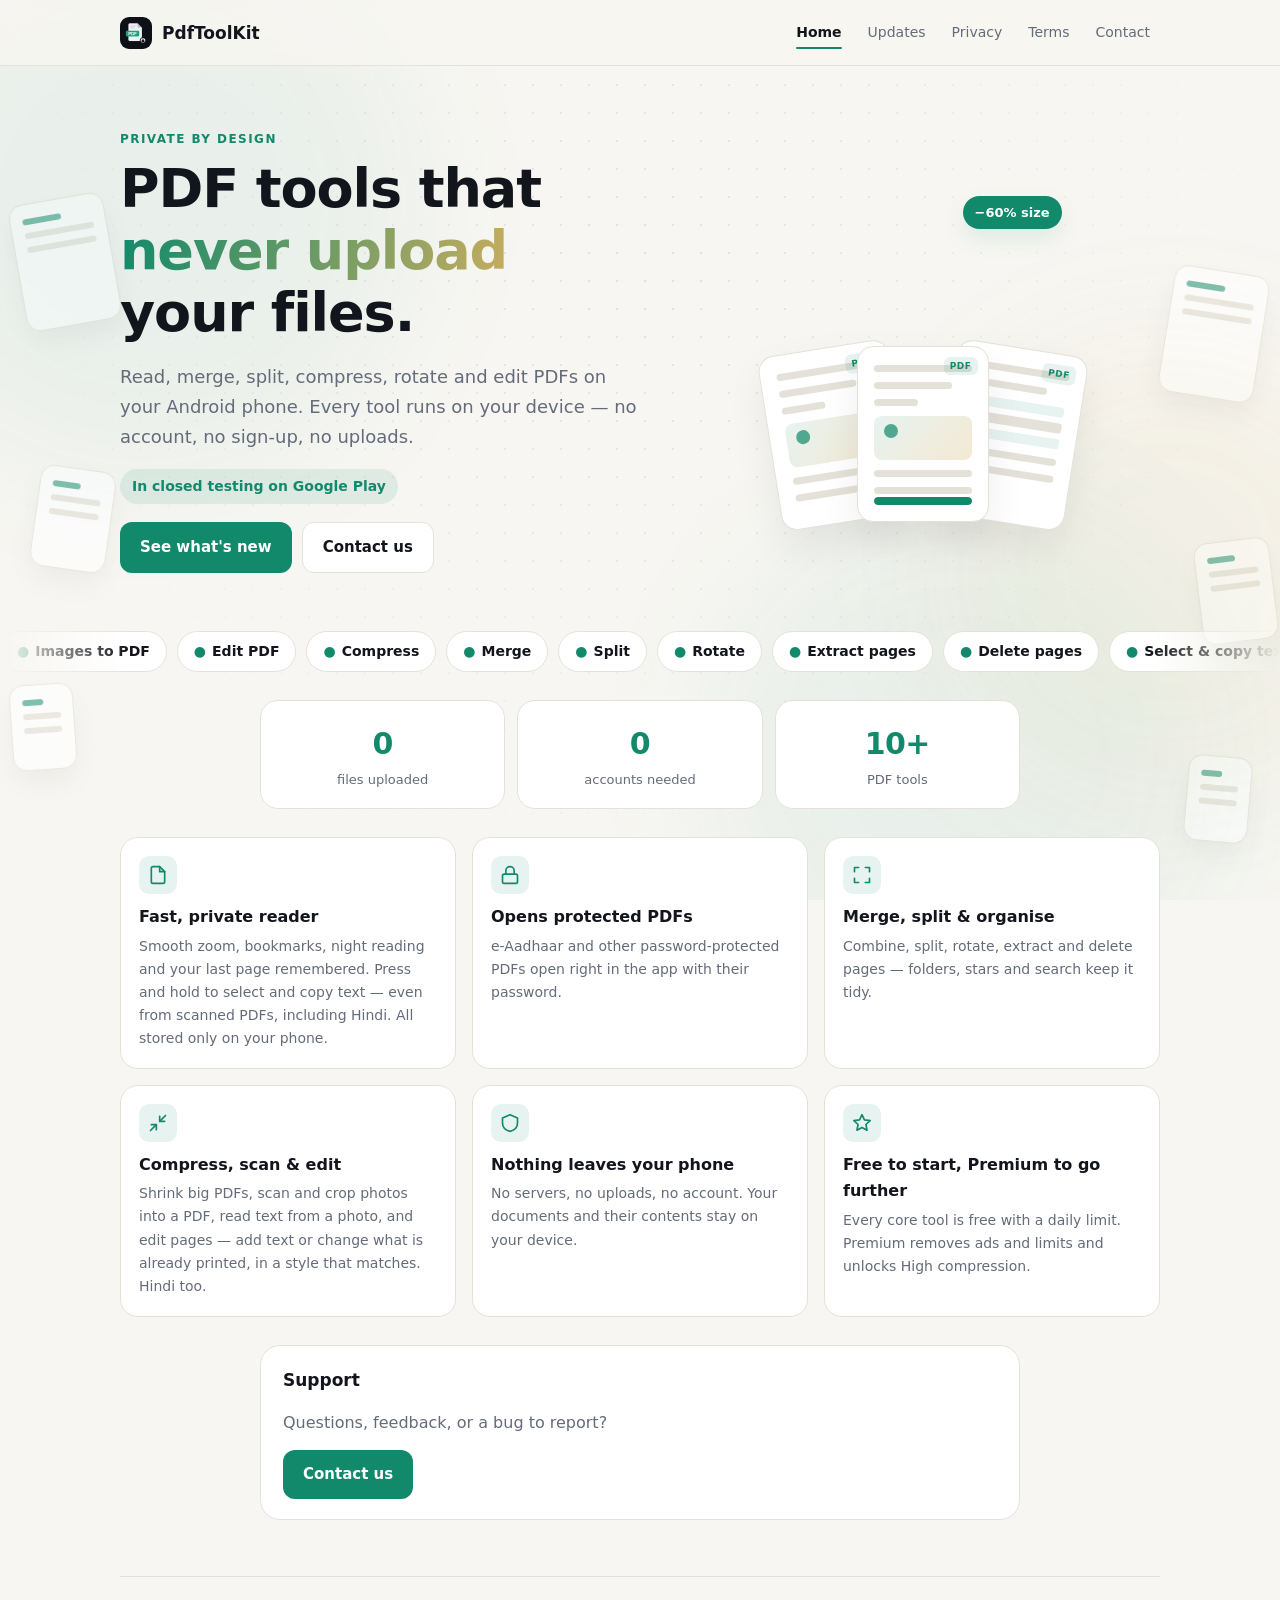
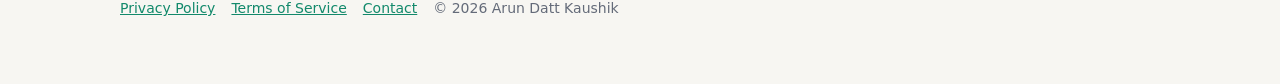
==== commit fda6f367: "Revert site redesign (back to previous design) Co-Authored-By: Claude Sonnet 5.5 <noreply@anthropic." ====
--- a/index.html
+++ b/index.html
@@ -15,11 +15,9 @@
 <meta property="og:image" content="https://arunkaushikdev.github.io/pdftoolkit-site/icon.png">
 <meta name="twitter:card" content="summary">
 <link rel="icon" href="icon.png">
-<link rel="preload" href="fonts/display-800.woff" as="font" type="font/woff" crossorigin>
-<link rel="preload" href="fonts/inter-400.woff" as="font" type="font/woff" crossorigin>
 <link rel="stylesheet" href="style.css">
 </head>
-<body class="home">
+<body>
 
 <header class="site-header">
   <div class="nav-inner">
@@ -34,159 +32,78 @@
   </div>
 </header>
 
-<main>
-<section class="hero ink">
-  <div class="ghost" aria-hidden="true">PDF</div>
-  <div class="wrap wide hero-grid">
-    <div class="hero-copy">
-      <p class="status"><i></i>In closed testing on Google Play</p>
-      <h1>PDF tools that never upload your files.</h1>
-      <p class="lead">Read, merge, split, compress, rotate and edit PDFs on your Android phone. Every tool runs on your device: no account, no sign-up, no uploads.</p>
-      <p class="hero-cta"><a class="btn" href="updates/">See what's new</a><a class="btn btn-secondary" href="contact/">Contact us</a></p>
-    </div>
-
-    <div class="stage" id="stage">
-      <div class="meter">
-        <div class="meter-label">Data sent to any server</div>
-        <div class="meter-val" id="meterVal">0 B</div>
-        <svg class="meter-line" id="meterLine" viewBox="0 0 200 22" preserveAspectRatio="none" aria-hidden="true"><line x1="0" y1="11" x2="200" y2="11"/><circle class="dot" cx="0" cy="11" r="4"/></svg>
-      </div>
-      <div class="cloud" data-drop="cloud">
-        <svg viewBox="0 0 24 24" fill="none" stroke-width="2" stroke-linecap="round" stroke-linejoin="round" aria-hidden="true"><path d="M7 18a4.5 4.5 0 0 1-.6-8.96A6 6 0 0 1 18 9.5 4 4 0 0 1 17.5 18z"/><path d="m3 3 18 18"/></svg>
-        <div><b>Cloud upload</b>We don't have one. Try it.</div>
-      </div>
-      <div class="pit">
-        <div class="file" id="file" tabindex="0" role="img" aria-label="Rent agreement, a sample PDF. Drag it onto a tool, or use the buttons below.">
-          <div class="pg">PDF</div>
-          <div><b>Rent agreement.pdf</b><span id="fileMeta">4.2 MB, 12 pages</span></div>
-        </div>
-        <div class="hint" id="hint">Drag the file onto a tool</div>
-      </div>
-      <div class="drops">
-        <button class="drop" type="button" data-drop="shrink" aria-label="Shrink the sample PDF">
-          <svg viewBox="0 0 24 24" fill="none" stroke-width="2" stroke-linecap="round" stroke-linejoin="round" aria-hidden="true"><path d="M4 14h6v6"/><path d="M20 10h-6V4"/><path d="m14 10 7-7"/><path d="m3 21 7-7"/></svg><div><b>Shrink</b><small>Make it smaller</small></div><div class="bar"><i></i></div>
-        </button>
-        <button class="drop" type="button" data-drop="split" aria-label="Split the sample PDF">
-          <svg viewBox="0 0 24 24" fill="none" stroke-width="2" stroke-linecap="round" stroke-linejoin="round" aria-hidden="true"><circle cx="6" cy="6" r="3"/><circle cx="6" cy="18" r="3"/><path d="M20 4 8.1 15.9"/><path d="M14.5 14.5 20 20"/><path d="M8.1 8.1 12 12"/></svg><div><b>Split</b><small>Pull pages out</small></div>
-        </button>
-        <button class="drop" type="button" data-drop="merge" aria-label="Merge the sample PDF with another">
-          <svg viewBox="0 0 24 24" fill="none" stroke-width="2" stroke-linecap="round" stroke-linejoin="round" aria-hidden="true"><rect x="8" y="8" width="12" height="12" rx="2"/><path d="M4 16V6a2 2 0 0 1 2-2h10"/></svg><div><b>Merge</b><small>Join two files</small></div>
-        </button>
-      </div>
-      <p class="say" id="say" aria-live="polite">Everything here runs on your phone. Drag the file, then check the meter.</p>
+<main class="wrap wide">
+  <div class="hero hero-anim hero-split">
+   <div class="hero-text">
+    <div class="overline">Private by design</div>
+    <h1>PDF tools that <span class="grad-text">never upload</span> your files.</h1>
+    <p class="muted">Read, merge, split, compress, rotate and edit PDFs on your Android phone. Every tool runs on your device — no account, no sign-up, no uploads.</p>
+    <p><span class="pill">In closed testing on Google Play</span></p>
+    <p class="hero-cta"><a class="btn" href="updates/">See what's new</a><a class="btn btn-secondary" href="contact/">Contact us</a></p>
+   </div>
+    <div class="hero-visual" aria-hidden="true">
+      <div class="doc d1"><i class="tag">PDF</i><b></b><b></b><b></b><u class="img"></u><b></b><b></b></div>
+      <div class="doc d2"><i class="tag">PDF</i><b></b><b></b><div class="rows"><s></s><s></s><s></s></div><b></b><b></b></div>
+      <div class="doc d3"><i class="tag">PDF</i><b></b><b></b><b></b><u class="img"></u><b></b><b></b><div class="bar"><span></span></div></div>
+      <span class="badge-float">−60% size</span>
     </div>
   </div>
-</section>
 
-<section class="sect">
-  <div class="wrap wide">
-    <h2>Everything you do with a PDF.</h2>
-    <p class="sub">Free to start. Every tool runs on your phone, so it works without a connection.</p>
-    <div class="bento">
-      <article class="cell c-read">
-        <h3>A reader that remembers</h3>
-        <p>Smooth zoom, bookmarks, night reading and your last page remembered. Find a word, print, or press and hold to copy text, even from scanned PDFs and in Hindi.</p>
-        <div class="page" aria-hidden="true">
-          <div class="pagebar"><span>Find: rent</span><span>2 of 5</span></div>
-          <div style="height:30px"></div>
-          <u></u><u></u><u></u><u></u><u></u><u></u><u></u>
-          <mark></mark><mark></mark>
-        </div>
-      </article>
-      <article class="cell">
-        <div class="ico"><svg viewBox="0 0 24 24" fill="none" stroke-width="2" stroke-linecap="round" stroke-linejoin="round" aria-hidden="true"><path d="M12 20h9"/><path d="M16.5 3.5a2.1 2.1 0 0 1 3 3L7 19l-4 1 1-4z"/></svg></div>
-        <h3>Edit what's printed</h3>
-        <p>Add text, or change what is already printed, in a style that matches. Hindi too.</p>
-      </article>
-      <article class="cell">
-        <div class="ico"><svg viewBox="0 0 24 24" fill="none" stroke-width="2" stroke-linecap="round" stroke-linejoin="round" aria-hidden="true"><rect x="8" y="8" width="12" height="12" rx="2"/><path d="M4 16V6a2 2 0 0 1 2-2h10"/></svg></div>
-        <h3>Merge, split, organise</h3>
-        <p>Combine files, split them, rotate, extract and delete pages.</p>
-      </article>
-      <article class="cell c-wide">
-        <h3>Shrink big PDFs</h3>
-        <p>Light compression is free. Premium unlocks High.</p>
-        <div class="sizebar" aria-hidden="true">
-          <div class="a"><span>Before</span><i></i></div>
-          <div class="b"><span>After</span><i></i></div>
-        </div>
-      </article>
-      <article class="cell c-wide">
-        <div class="ico"><svg viewBox="0 0 24 24" fill="none" stroke-width="2" stroke-linecap="round" stroke-linejoin="round" aria-hidden="true"><path d="M3 7V5a2 2 0 0 1 2-2h2"/><path d="M17 3h2a2 2 0 0 1 2 2v2"/><path d="M21 17v2a2 2 0 0 1-2 2h-2"/><path d="M7 21H5a2 2 0 0 1-2-2v-2"/><path d="M7 12h10"/></svg></div>
-        <h3>Scan and read text</h3>
-        <p>Turn photos into a PDF, crop them, or read the text in an image, in English and Hindi.</p>
-      </article>
-      <article class="cell c-wide">
-        <div class="ico"><svg viewBox="0 0 24 24" fill="none" stroke-width="2" stroke-linecap="round" stroke-linejoin="round" aria-hidden="true"><rect x="3" y="11" width="18" height="11" rx="2"/><path d="M7 11V7a5 5 0 0 1 10 0v4"/></svg></div>
-        <h3>Opens protected PDFs</h3>
-        <p>e-Aadhaar and other password-protected PDFs open right in the app with their password.</p>
-      </article>
+  <div class="marquee" aria-label="Tools">
+    <div class="marquee-track">
+      <span class="chip"><em>●</em>Images to PDF</span><span class="chip"><em>●</em>Edit PDF</span><span class="chip"><em>●</em>Compress</span><span class="chip"><em>●</em>Merge</span><span class="chip"><em>●</em>Split</span><span class="chip"><em>●</em>Rotate</span><span class="chip"><em>●</em>Extract pages</span><span class="chip"><em>●</em>Delete pages</span><span class="chip"><em>●</em>Select &amp; copy text</span><span class="chip"><em>●</em>Image to text</span><span class="chip"><em>●</em>Find in PDF</span><span class="chip"><em>●</em>Print</span><span class="chip"><em>●</em>Crop photos</span>
+      <span class="chip"><em>●</em>Images to PDF</span><span class="chip"><em>●</em>Edit PDF</span><span class="chip"><em>●</em>Compress</span><span class="chip"><em>●</em>Merge</span><span class="chip"><em>●</em>Split</span><span class="chip"><em>●</em>Rotate</span><span class="chip"><em>●</em>Extract pages</span><span class="chip"><em>●</em>Delete pages</span><span class="chip"><em>●</em>Select &amp; copy text</span><span class="chip"><em>●</em>Image to text</span><span class="chip"><em>●</em>Find in PDF</span><span class="chip"><em>●</em>Print</span><span class="chip"><em>●</em>Crop photos</span>
     </div>
   </div>
-</section>
 
-<section class="sect" style="padding-top:0">
-  <div class="wrap wide">
-    <h2>Where does your file go?</h2>
-    <p class="sub">A typical online PDF tool uploads your file to its server first. PdfToolKit has no server to upload to.</p>
-    <div class="flow" id="flow">
-      <div class="lane away">
-        <h3>A typical online PDF tool</h3>
-        <div class="track"><div class="rail"></div><div class="packet"></div>
-          <div class="node">Your phone</div><div class="node away">Upload</div><div class="node away">Their server</div><div class="node away">Download</div>
-        </div>
-        <p class="verdict"><b>Your file travels</b> through a server you don't control.</p>
-      </div>
-      <div class="lane here">
-        <h3>PdfToolKit</h3>
-        <div class="track"><div class="packet"></div>
-          <div class="node here">Open on your phone</div><div class="node here">Edit on your phone</div><div class="node here">Save on your phone</div>
-        </div>
-        <p class="verdict"><b>Your file stays.</b> Nothing is sent, and there is no account.</p>
-      </div>
+  <div class="stats">
+    <div class="stat reveal"><div class="num" data-count="0">0</div><div class="lbl">files uploaded</div></div>
+    <div class="stat reveal"><div class="num" data-count="0">0</div><div class="lbl">accounts needed</div></div>
+    <div class="stat reveal"><div class="num" data-count="10" data-suffix="+">0</div><div class="lbl">PDF tools</div></div>
+  </div>
+
+  <div class="feature-grid">
+    <div class="feature reveal">
+      <div class="feature-icon"><svg viewBox="0 0 24 24" fill="none" stroke-width="2" stroke-linecap="round" stroke-linejoin="round"><path d="M14 2H6a2 2 0 0 0-2 2v16a2 2 0 0 0 2 2h12a2 2 0 0 0 2-2V8z"/><path d="M14 2v6h6"/></svg></div>
+      <h3>Fast, private reader</h3>
+      <p>Smooth zoom, bookmarks, night reading and your last page remembered. Press and hold to select and copy text — even from scanned PDFs, including Hindi. All stored only on your phone.</p>
+    </div>
+    <div class="feature reveal">
+      <div class="feature-icon"><svg viewBox="0 0 24 24" fill="none" stroke-width="2" stroke-linecap="round" stroke-linejoin="round"><rect x="3" y="11" width="18" height="11" rx="2"/><path d="M7 11V7a5 5 0 0 1 10 0v4"/></svg></div>
+      <h3>Opens protected PDFs</h3>
+      <p>e-Aadhaar and other password-protected PDFs open right in the app with their password.</p>
+    </div>
+    <div class="feature reveal">
+      <div class="feature-icon"><svg viewBox="0 0 24 24" fill="none" stroke-width="2" stroke-linecap="round" stroke-linejoin="round"><path d="M16 3h5v5"/><path d="M8 3H3v5"/><path d="M3 16v5h5"/><path d="M21 16v5h-5"/></svg></div>
+      <h3>Merge, split &amp; organise</h3>
+      <p>Combine, split, rotate, extract and delete pages — folders, stars and search keep it tidy.</p>
+    </div>
+    <div class="feature reveal">
+      <div class="feature-icon"><svg viewBox="0 0 24 24" fill="none" stroke-width="2" stroke-linecap="round" stroke-linejoin="round"><path d="M4 14h6v6"/><path d="M20 10h-6V4"/><path d="m14 10 7-7"/><path d="m3 21 7-7"/></svg></div>
+      <h3>Compress, scan &amp; edit</h3>
+      <p>Shrink big PDFs, scan and crop photos into a PDF, read text from a photo, and edit pages — add text or change what is already printed, in a style that matches. Hindi too.</p>
+    </div>
+    <div class="feature reveal">
+      <div class="feature-icon"><svg viewBox="0 0 24 24" fill="none" stroke-width="2" stroke-linecap="round" stroke-linejoin="round"><path d="M12 2 3 6v6c0 5 3.8 8.7 9 10 5.2-1.3 9-5 9-10V6z"/></svg></div>
+      <h3>Nothing leaves your phone</h3>
+      <p>No servers, no uploads, no account. Your documents and their contents stay on your device.</p>
+    </div>
+    <div class="feature reveal">
+      <div class="feature-icon"><svg viewBox="0 0 24 24" fill="none" stroke-width="2" stroke-linecap="round" stroke-linejoin="round"><path d="M12 2l2.9 6.3 6.9.8-5.1 4.7 1.4 6.8L12 17.3 5.9 20.6l1.4-6.8L2.2 9.1l6.9-.8z"/></svg></div>
+      <h3>Free to start, Premium to go further</h3>
+      <p>Every core tool is free with a daily limit. Premium removes ads and limits and unlocks High compression.</p>
     </div>
   </div>
-</section>
 
-<section class="sect" style="padding-top:0">
-  <div class="wrap wide">
-    <h2>Free to start.</h2>
-    <p class="sub">Every core tool is free with a daily limit. Premium removes ads and limits.</p>
-    <div class="plans">
-      <div class="plan">
-        <h3>Free</h3>
-        <p class="for">For the odd PDF.</p>
-        <ul>
-          <li>Reading, searching and organising PDFs, never limited</li>
-          <li>A daily limit on tool actions</li>
-          <li>Merge up to 3 files at a time</li>
-          <li>Shows ads</li>
-        </ul>
-      </div>
-      <div class="plan pro">
-        <h3>Premium</h3>
-        <p class="for">For every day.</p>
-        <ul>
-          <li>Unlimited tool actions</li>
-          <li>No limit on merge size</li>
-          <li>No ads</li>
-          <li>High compression and every new tool</li>
-        </ul>
-      </div>
-    </div>
+  <div class="card reveal">
+    <h3 style="margin-top:0">Support</h3>
+    <p class="muted" style="margin-bottom:14px">Questions, feedback, or a bug to report?</p>
+    <a class="btn" href="contact/">Contact us</a>
   </div>
-</section>
 
-<section class="cta ink">
-  <div class="wrap wide">
-    <h2>Found a bug? Tell us.</h2>
-    <p>Send your phone's brand and model and what happened. A screenshot helps.</p>
-    <p class="hero-cta" style="margin:0"><a class="btn" href="contact/">Contact us</a><a class="btn btn-secondary" href="updates/">See what's new</a></p>
-    <footer>
-      <a href="privacy/">Privacy Policy</a><a href="terms/">Terms of Service</a><a href="contact/">Contact</a><span>© 2026 Arun Datt Kaushik</span>
-    </footer>
-  </div>
-</section>
+  <footer class="muted">
+    <a href="privacy/">Privacy Policy</a><a href="terms/">Terms of Service</a><a href="contact/">Contact</a><span>© 2026 Arun Datt Kaushik</span>
+  </footer>
 </main>
 
 <script src="animate.js"></script>
--- a/style.css
+++ b/style.css
@@ -1,310 +1,366 @@
-/* PdfToolKit site. Ink and Mint.
-   The site is the showroom (dark ink hero, loud type, one playful demo); the app is the quiet tool.
-   Shared DNA with the app: ink, mint, paper, brass (Premium only). */
-
-@font-face { font-family: "Inter"; src: url(fonts/inter-400.woff) format("woff"); font-weight: 400; font-display: swap; }
-@font-face { font-family: "Inter"; src: url(fonts/inter-600.woff) format("woff"); font-weight: 600; font-display: swap; }
-@font-face { font-family: "Inter Display"; src: url(fonts/display-800.woff) format("woff"); font-weight: 800; font-display: swap; }
-@font-face { font-family: "Inter Display"; src: url(fonts/display-300.woff) format("woff"); font-weight: 300; font-display: swap; }
-
 :root {
-  --ink: #0C1512; --ink2: #14211C; --ink-line: #22332C; --ink-text: #EDF3EF; --ink-muted: #9DB3A8;
-  --mint-b: #3DF5B5; --mint-d: #087F57; --brass: #E3B04B;
-  --bg: #F4F1EA; --surface: #FFFFFF; --line: #E2DDD0; --text: #0C1512; --muted: #55635B;
-  --accent: #087F57; --accent-soft: rgba(8,127,87,.10); --accent-ink: #FFFFFF;
-  --shadow: rgba(12,21,18,.08);
-  --font: "Inter", system-ui, -apple-system, "Segoe UI", Roboto, Arial, sans-serif;
-  --display: "Inter Display", "Inter", system-ui, sans-serif;
-  --spring: cubic-bezier(.34, 1.56, .64, 1);
+  --bg: #F7F6F2; --surface: #FFFFFF; --border: #E4E1D8; --text: #12151C;
+  --muted: #646B79; --accent: #12896B; --accent-soft: rgba(18,137,107,0.10);
+  --shadow: rgba(18,21,28,0.07);
 }
 @media (prefers-color-scheme: dark) {
   :root {
-    --bg: #0C1512; --surface: #14211C; --line: #22332C; --text: #EDF3EF; --muted: #9DB3A8;
-    --accent: #3DF5B5; --accent-soft: rgba(61,245,181,.12); --accent-ink: #0C1512;
-    --shadow: rgba(0,0,0,.4);
+    --bg: #0D1117; --surface: #151A23; --border: #262D3A; --text: #ECEEF2;
+    --muted: #8C93A3; --accent: #1DB88F; --accent-soft: rgba(29,184,143,0.14);
+    --shadow: rgba(0,0,0,0.35);
   }
 }
 * { box-sizing: border-box; }
 html { scroll-behavior: smooth; }
 body {
-  margin: 0; background: var(--bg); color: var(--text); font: 17px/1.65 var(--font);
-  -webkit-font-smoothing: antialiased; overflow-x: hidden;
-}
-img { max-width: 100%; display: block; }
-a { color: var(--accent); text-underline-offset: 3px; }
-:focus-visible { outline: 3px solid var(--accent); outline-offset: 3px; border-radius: 6px; }
-h1, h2, h3 { font-family: var(--display); font-weight: 800; letter-spacing: -.035em; line-height: 1.05; }
-h4 { font-weight: 600; }
-.muted { color: var(--muted); }
-.sr { position: absolute; width: 1px; height: 1px; overflow: hidden; clip: rect(0 0 0 0); white-space: nowrap; }
-
-/* ---------- header ---------- */
+  margin: 0; background: var(--bg); color: var(--text);
+  font: 16px/1.65 Inter, system-ui, -apple-system, "Segoe UI", Roboto, sans-serif;
+}
+
+/* ---------- Site header / nav ---------- */
 .site-header {
   position: sticky; top: 0; z-index: 50;
-  background: color-mix(in srgb, var(--bg) 88%, transparent);
-  backdrop-filter: blur(14px); -webkit-backdrop-filter: blur(14px);
-  border-bottom: 1px solid var(--line); transition: box-shadow .3s;
-}
-body.home .site-header {
-  --bg: var(--ink); --text: var(--ink-text); --muted: var(--ink-muted); --line: var(--ink-line);
-  --accent: var(--mint-b); --accent-soft: rgba(61,245,181,.12);
-}
-.site-header.scrolled { box-shadow: 0 10px 30px var(--shadow); }
-.nav-inner { max-width: 1120px; margin: 0 auto; padding: 12px 20px; display: flex; align-items: center; gap: 12px; }
-.brand { display: flex; align-items: center; gap: 10px; text-decoration: none; color: var(--text); font: 800 1.2rem var(--display); letter-spacing: -.03em; white-space: nowrap; }
-.brand img { width: 32px; height: 32px; border-radius: 9px; transition: transform .4s var(--spring); }
-.brand:hover img { transform: rotate(-10deg) scale(1.1); }
-nav.tabs { margin-left: auto; display: flex; gap: 2px; font-size: 14.5px; overflow-x: auto; scrollbar-width: none; }
-nav.tabs::-webkit-scrollbar { display: none; }
+  background: color-mix(in srgb, var(--bg) 86%, transparent);
+  backdrop-filter: blur(10px); -webkit-backdrop-filter: blur(10px);
+  border-bottom: 1px solid var(--border);
+}
+.nav-inner {
+  max-width: 760px; margin: 0 auto; padding: 14px 20px;
+  display: flex; align-items: center; gap: 10px; flex-wrap: wrap;
+}
+.brand { display: flex; align-items: center; gap: 10px; text-decoration: none; color: var(--text); font-weight: 700; font-size: 17px; }
+.brand img { width: 32px; height: 32px; border-radius: 9px; transition: transform .35s cubic-bezier(.34,1.56,.64,1); }
+.brand:hover img { transform: rotate(-8deg) scale(1.08); }
+nav.tabs { margin-left: auto; display: flex; gap: 6px; font-size: 14px; }
 nav.tabs a {
-  position: relative; color: var(--muted); text-decoration: none; font-weight: 600; padding: 8px 12px; border-radius: 10px;
-  white-space: nowrap; transition: color .2s, background .2s, transform .25s var(--spring);
-}
-nav.tabs a:hover { color: var(--text); background: var(--accent-soft); transform: translateY(-2px); }
-nav.tabs a.active { color: var(--text); background: var(--accent-soft); }
-@media (max-width: 560px) { .nav-inner { flex-wrap: wrap; row-gap: 4px; padding: 10px 16px 6px; } .brand { font-size: 1.05rem; } nav.tabs { margin-left: 0; width: 100%; } nav.tabs a { padding: 7px 10px; font-size: 13.5px; } }
-
-/* ---------- buttons ---------- */
+  position: relative; color: var(--muted); text-decoration: none; font-weight: 500;
+  padding: 7px 10px; border-radius: 8px; transition: color .2s ease, background .2s ease;
+}
+nav.tabs a:hover { color: var(--text); background: var(--accent-soft); }
+nav.tabs a::after {
+  content: ''; position: absolute; left: 10px; right: 10px; bottom: 2px; height: 2px;
+  background: var(--accent); border-radius: 2px; transform: scaleX(0); transform-origin: center;
+  transition: transform .25s ease;
+}
+nav.tabs a:hover::after { transform: scaleX(1); }
+nav.tabs a.active { color: var(--text); font-weight: 700; }
+nav.tabs a.active::after { transform: scaleX(1); }
+
+.wrap { max-width: 760px; margin: 0 auto; padding: 40px 20px 64px; }
+.overline { color: var(--accent); font-size: 12px; font-weight: 700; letter-spacing: .12em; text-transform: uppercase; }
+h1 { font-size: 36px; line-height: 1.15; letter-spacing: -.02em; margin: 8px 0 12px; }
+h2 { font-size: 21px; letter-spacing: -.01em; margin: 36px 0 8px; }
+h3 { font-size: 17px; margin: 22px 0 6px; }
+p, li { color: var(--text); }
+.muted { color: var(--muted); }
+a { color: var(--accent); }
+.card {
+  background: var(--surface); border: 1px solid var(--border); border-radius: 20px;
+  padding: 20px 22px; margin: 20px 0;
+  transition: transform .25s ease, box-shadow .25s ease, border-color .25s ease;
+}
+.card:hover { transform: translateY(-3px); box-shadow: 0 14px 28px var(--shadow); border-color: var(--accent); }
+.pill {
+  display: inline-block; background: var(--accent-soft); color: var(--accent);
+  border-radius: 999px; padding: 6px 12px; font-size: 14px; font-weight: 600;
+}
 .btn {
-  display: inline-flex; align-items: center; justify-content: center; gap: 8px; text-decoration: none; cursor: pointer;
-  background: var(--accent); color: var(--accent-ink); font: 600 15px var(--font); padding: 13px 22px; border-radius: 14px;
-  border: 2px solid transparent; transition: transform .25s var(--spring), box-shadow .25s, background .2s;
-}
-.btn:hover { transform: translateY(-3px) rotate(-.6deg); box-shadow: 0 12px 28px var(--accent-soft); }
-.btn:active { transform: translateY(1px) scale(.96); box-shadow: none; }
-.btn-secondary { background: transparent; color: var(--text); border-color: var(--line); }
-.btn-secondary:hover { border-color: var(--accent); box-shadow: none; }
-.ink .btn-secondary { color: var(--ink-text); border-color: rgba(237,243,239,.3); }
-.ink .btn-secondary:hover { border-color: var(--mint-b); }
-
-/* ---------- document pages (updates, privacy, terms, contact) ---------- */
-.wrap { max-width: 760px; margin: 0 auto; padding: 56px 20px 72px; }
-.overline { color: var(--accent); font-size: 14px; font-weight: 600; margin: 0; }
-.wrap h1 { font-size: clamp(2.5rem, 7vw, 4rem); margin: 8px 0 14px; }
-.wrap h2 { font-size: 1.55rem; margin: 44px 0 10px; letter-spacing: -.025em; }
-.wrap h3 { font-size: 1.1rem; letter-spacing: -.01em; margin: 24px 0 6px; }
-.wrap > .hero-anim > p { font-size: 1.1rem; max-width: 40rem; }
-.hero-anim > * { animation: rise .7s cubic-bezier(.2,.8,.2,1) both; }
-.hero-anim > *:nth-child(2) { animation-delay: .08s; }
-.hero-anim > *:nth-child(3) { animation-delay: .16s; }
-@keyframes rise { from { opacity: 0; transform: translateY(14px); } to { opacity: 1; transform: none; } }
-.reveal { opacity: 1; }
-p, li { color: var(--text); }
+  display: inline-flex; align-items: center; gap: 8px; text-decoration: none;
+  background: var(--accent); color: #fff; font-weight: 600; font-size: 15px;
+  padding: 12px 20px; border-radius: 12px; border: none; cursor: pointer;
+  transition: transform .2s ease, box-shadow .2s ease, opacity .2s ease;
+}
+.btn:hover { transform: translateY(-2px); box-shadow: 0 10px 22px var(--accent-soft); opacity: .95; }
+.btn-secondary {
+  background: var(--surface); color: var(--text); border: 1px solid var(--border);
+}
+.btn-secondary:hover { box-shadow: 0 10px 22px var(--shadow); }
+table { width: 100%; border-collapse: collapse; font-size: 15px; }
+th, td { text-align: left; padding: 10px 8px; border-bottom: 1px solid var(--border); vertical-align: top; }
+th { color: var(--muted); font-weight: 600; font-size: 13px; }
+.table-scroll { overflow-x: auto; }
+footer { margin-top: 56px; padding-top: 20px; border-top: 1px solid var(--border); font-size: 14px; }
+footer a { margin-right: 16px; }
 ul { padding-left: 22px; }
-li { margin: 4px 0; }
-.card {
-  background: var(--surface); border: 1px solid var(--line); border-radius: 22px; padding: 22px 24px; margin: 18px 0;
-  transition: transform .3s var(--spring), border-color .2s;
-}
-.card:hover { transform: translateY(-3px); border-color: var(--accent); }
-.pill { display: inline-flex; align-items: center; gap: 8px; background: var(--accent-soft); color: var(--accent); border-radius: 999px; padding: 6px 14px; font-size: 14px; font-weight: 600; }
-table { width: 100%; border-collapse: collapse; font-size: 15px; }
-th, td { text-align: left; padding: 11px 8px; border-bottom: 1px solid var(--line); vertical-align: top; }
-th { color: var(--muted); font-weight: 600; font-size: 13px; }
-code { font-size: .92em; background: var(--accent-soft); padding: 1px 6px; border-radius: 6px; }
-.table-scroll { overflow-x: auto; }
-.contact-card { display: flex; align-items: center; gap: 18px; }
-.contact-icon { width: 48px; height: 48px; border-radius: 14px; background: var(--accent-soft); display: flex; align-items: center; justify-content: center; flex: none; }
+
+/* ---------- Home page ---------- */
+.hero { padding: 8px 0 16px; }
+.hero-anim > * { animation: fadeUp .7s ease both; }
+.hero-anim > *:nth-child(1) { animation-delay: .04s; }
+.hero-anim > *:nth-child(2) { animation-delay: .14s; }
+.hero-anim > *:nth-child(3) { animation-delay: .24s; }
+.hero-anim > *:nth-child(4) { animation-delay: .34s; }
+@keyframes fadeUp { from { opacity: 0; transform: translateY(16px); } to { opacity: 1; transform: none; } }
+
+.feature-grid {
+  display: grid; grid-template-columns: repeat(2, 1fr); gap: 14px; margin: 28px 0;
+}
+@media (max-width: 560px) { .feature-grid { grid-template-columns: 1fr; } }
+.feature {
+  background: var(--surface); border: 1px solid var(--border); border-radius: 18px;
+  padding: 18px; transition: transform .25s ease, box-shadow .25s ease, border-color .25s ease;
+}
+.feature:hover { transform: translateY(-3px); box-shadow: 0 14px 28px var(--shadow); border-color: var(--accent); }
+.feature-icon {
+  width: 38px; height: 38px; border-radius: 10px; background: var(--accent-soft);
+  display: flex; align-items: center; justify-content: center; margin-bottom: 10px;
+  animation: float 4.5s ease-in-out infinite;
+}
+.feature-icon svg { width: 20px; height: 20px; stroke: var(--accent); }
+@keyframes float { 0%, 100% { transform: translateY(0); } 50% { transform: translateY(-4px); } }
+.feature h3 { margin: 0 0 4px; font-size: 16px; }
+.feature p { margin: 0; color: var(--muted); font-size: 14px; }
+
+/* ---------- Scroll reveal ---------- */
+.reveal { opacity: 0; transform: translateY(18px); transition: opacity .6s ease, transform .6s ease; }
+.reveal.in { opacity: 1; transform: none; }
+
+/* ---------- Contact page ---------- */
+.contact-card {
+  display: flex; align-items: center; gap: 16px; padding: 22px;
+}
+.contact-icon {
+  width: 44px; height: 44px; border-radius: 12px; background: var(--accent-soft);
+  display: flex; align-items: center; justify-content: center; flex: none;
+}
 .contact-icon svg { width: 22px; height: 22px; stroke: var(--accent); }
 
-footer { margin-top: 64px; padding-top: 22px; border-top: 1px solid var(--line); font-size: 14px; display: flex; flex-wrap: wrap; gap: 6px 18px; }
-footer a { color: var(--muted); text-decoration: none; }
-footer a:hover { color: var(--accent); }
-
-/* ---------- updates timeline ---------- */
-.seg { display: inline-flex; gap: 4px; padding: 4px; margin: 6px 0 28px; background: var(--surface); border: 1px solid var(--line); border-radius: 999px; max-width: 100%; overflow-x: auto; }
-.seg-btn { appearance: none; border: 0; background: transparent; color: var(--muted); font: 600 14px var(--font); padding: 9px 16px; border-radius: 999px; cursor: pointer; white-space: nowrap; transition: background .2s, color .2s, transform .2s var(--spring); }
-.seg-btn:hover { color: var(--text); transform: translateY(-1px); }
-.seg-btn.active { background: var(--accent); color: var(--accent-ink); }
+/* ---------- Updates / changelog ---------- */
+.release {
+  position: relative;
+  background: var(--surface); border: 1px solid var(--border); border-radius: 20px;
+  padding: 22px; margin: 18px 0;
+  transition: transform .25s ease, box-shadow .25s ease, border-color .25s ease;
+}
+.release:hover { transform: translateY(-3px); box-shadow: 0 14px 28px var(--shadow); }
+.release-latest {
+  border-color: var(--accent);
+  animation: glow 2.8s ease-in-out infinite;
+}
+@keyframes glow {
+  0%, 100% { box-shadow: 0 0 0 0 var(--accent-soft); }
+  50% { box-shadow: 0 0 0 10px rgba(0,0,0,0); }
+}
+.release-head {
+  display: flex; align-items: center; flex-wrap: wrap; gap: 10px; margin-bottom: 4px;
+}
+.release-version { font-size: 18px; font-weight: 700; }
+.release-date { color: var(--muted); font-size: 13px; }
+.latest-badge {
+  display: inline-flex; align-items: center; gap: 6px;
+  background: var(--accent-soft); color: var(--accent); font-size: 12px; font-weight: 700;
+  letter-spacing: .04em; text-transform: uppercase; padding: 4px 10px 4px 8px; border-radius: 999px;
+}
+.progress-badge {
+  display: inline-flex; align-items: center; gap: 6px;
+  background: var(--border); color: var(--muted); font-size: 12px; font-weight: 700;
+  letter-spacing: .04em; text-transform: uppercase; padding: 4px 10px 4px 8px; border-radius: 999px;
+}
+.static-dot { width: 7px; height: 7px; border-radius: 50%; background: var(--muted); flex: none; }
+.pulse-dot {
+  width: 7px; height: 7px; border-radius: 50%; background: var(--accent); position: relative; flex: none;
+}
+.pulse-dot::after {
+  content: ''; position: absolute; inset: -4px; border-radius: 50%; background: var(--accent);
+  opacity: .55; animation: pulse 1.8s ease-out infinite;
+}
+@keyframes pulse {
+  0% { transform: scale(0.6); opacity: .55; }
+  100% { transform: scale(2.2); opacity: 0; }
+}
+.release-notes { margin: 12px 0 0; padding-left: 20px; }
+.release-notes li { margin: 6px 0; font-size: 15px; }
+.release-notes li::marker { color: var(--accent); }
+.release-tag {
+  display: inline-block; font-size: 11px; font-weight: 700; letter-spacing: .03em; text-transform: uppercase;
+  color: var(--accent); margin-right: 6px;
+}
+
+@media (prefers-reduced-motion: reduce) {
+  *, *::before, *::after {
+    animation-duration: .001ms !important; animation-iteration-count: 1 !important;
+    transition-duration: .001ms !important; scroll-behavior: auto !important;
+  }
+}
+
+/* ---------- Life: ambient background, progress bar, hero visual ---------- */
+body { position: relative; overflow-x: hidden; }
+.bg-orbs { position: fixed; inset: 0; z-index: -1; pointer-events: none; overflow: hidden; }
+.bg-orbs i {
+  position: absolute; border-radius: 50%; filter: blur(70px); opacity: .55;
+  background: var(--accent-soft); animation: drift 18s ease-in-out infinite;
+}
+.bg-orbs i:nth-child(1) { width: 380px; height: 380px; top: -80px; left: -100px; }
+.bg-orbs i:nth-child(2) { width: 300px; height: 300px; top: 38%; right: -90px; animation-duration: 23s; animation-delay: -6s; background: rgba(212,175,94,0.14); }
+.bg-orbs i:nth-child(3) { width: 340px; height: 340px; bottom: -120px; left: 20%; animation-duration: 27s; animation-delay: -12s; }
+@keyframes drift {
+  0%, 100% { transform: translate(0, 0) scale(1); }
+  33% { transform: translate(60px, 40px) scale(1.12); }
+  66% { transform: translate(-30px, 70px) scale(.94); }
+}
+.scroll-bar {
+  position: fixed; top: 0; left: 0; height: 3px; width: 100%; z-index: 100;
+  background: linear-gradient(90deg, var(--accent), #D4AF5E); transform: scaleX(0); transform-origin: left;
+}
+.site-header { transition: box-shadow .3s ease, background .3s ease; }
+.site-header.scrolled { box-shadow: 0 8px 24px var(--shadow); }
+
+.grad-text {
+  background: linear-gradient(100deg, var(--accent), #D4AF5E, var(--accent));
+  background-size: 220% 100%; -webkit-background-clip: text; background-clip: text;
+  -webkit-text-fill-color: transparent; color: transparent; animation: shimmer 6s linear infinite;
+}
+@keyframes shimmer { to { background-position: -220% 0; } }
+
+.hero-visual { position: relative; height: 230px; margin: 26px 0 8px; display: flex; justify-content: center; }
+.doc {
+  position: absolute; bottom: 8px; width: 132px; height: 176px; border-radius: 16px;
+  background: var(--surface); border: 1px solid var(--border); padding: 18px 16px;
+  box-shadow: 0 18px 40px var(--shadow); transform-origin: bottom center;
+}
+.doc b { display: block; height: 7px; border-radius: 4px; background: var(--border); margin-bottom: 10px; }
+.doc b:nth-child(1) { width: 60%; background: var(--accent); }
+.doc b:nth-child(3) { width: 80%; } .doc b:nth-child(4) { width: 45%; }
+.doc.d1 { transform: translateX(-74px) rotate(-9deg); animation: bob1 5s ease-in-out infinite; }
+.doc.d2 { transform: translateX(74px) rotate(9deg); animation: bob2 6s ease-in-out infinite; }
+.doc.d3 { z-index: 2; animation: bob3 4.5s ease-in-out infinite; overflow: hidden; }
+@keyframes bob1 { 0%,100% { transform: translateX(-74px) rotate(-9deg); } 50% { transform: translateX(-80px) translateY(-10px) rotate(-12deg); } }
+@keyframes bob2 { 0%,100% { transform: translateX(74px) rotate(9deg); } 50% { transform: translateX(80px) translateY(-8px) rotate(12deg); } }
+@keyframes bob3 { 0%,100% { transform: translateY(0); } 50% { transform: translateY(-14px); } }
+.doc.d3::after {
+  content: ''; position: absolute; left: 0; right: 0; height: 40px; top: -40px;
+  background: linear-gradient(180deg, transparent, var(--accent-soft), transparent);
+  animation: scan 3s ease-in-out infinite;
+}
+@keyframes scan { 0% { top: -40px; } 100% { top: 176px; } }
+.badge-float {
+  position: absolute; z-index: 3; top: 6px; left: calc(50% + 40px);
+  background: var(--accent); color: #fff; font-weight: 700; font-size: 13px;
+  padding: 6px 12px; border-radius: 999px; box-shadow: 0 10px 22px var(--accent-soft);
+  animation: pop 3.2s ease-in-out infinite;
+}
+@keyframes pop { 0%,100% { transform: translateY(0) scale(1); } 50% { transform: translateY(-8px) scale(1.07); } }
+
+/* tool chips marquee */
+.marquee { overflow: hidden; margin: 26px -20px; mask-image: linear-gradient(90deg, transparent, #000 10%, #000 90%, transparent); -webkit-mask-image: linear-gradient(90deg, transparent, #000 10%, #000 90%, transparent); }
+.marquee-track { display: flex; gap: 10px; width: max-content; animation: scroll-x 30s linear infinite; }
+.marquee:hover .marquee-track { animation-play-state: paused; }
+.chip {
+  white-space: nowrap; background: var(--surface); border: 1px solid var(--border); color: var(--text);
+  padding: 8px 16px; border-radius: 999px; font-size: 14px; font-weight: 600;
+}
+.chip em { font-style: normal; color: var(--accent); margin-right: 6px; }
+@keyframes scroll-x { to { transform: translateX(-50%); } }
+
+/* stats */
+.stats { display: grid; grid-template-columns: repeat(3, 1fr); gap: 12px; margin: 28px 0; }
+.stat { text-align: center; background: var(--surface); border: 1px solid var(--border); border-radius: 18px; padding: 18px 8px; }
+.stat .num { font-size: 30px; font-weight: 800; letter-spacing: -.02em; color: var(--accent); }
+.stat .lbl { font-size: 13px; color: var(--muted); }
+
+/* cursor-follow glow on cards */
+.feature, .card, .release { --mx: 50%; --my: 50%; }
+.feature::before, .card::before {
+  content: ''; position: absolute; inset: 0; border-radius: inherit; opacity: 0; pointer-events: none;
+  background: radial-gradient(240px circle at var(--mx) var(--my), var(--accent-soft), transparent 70%);
+  transition: opacity .3s ease;
+}
+.feature, .card { position: relative; overflow: hidden; }
+.feature:hover::before, .card:hover::before { opacity: 1; }
+
+.btn { position: relative; overflow: hidden; }
+.btn::after {
+  content: ''; position: absolute; top: 0; left: -60%; width: 40%; height: 100%;
+  background: linear-gradient(100deg, transparent, rgba(255,255,255,.35), transparent);
+  transform: skewX(-20deg); animation: sheen 4s ease-in-out infinite;
+}
+@keyframes sheen { 0%, 60% { left: -60%; } 100% { left: 130%; } }
+.pill { animation: breathe 3s ease-in-out infinite; }
+@keyframes breathe { 0%,100% { box-shadow: 0 0 0 0 var(--accent-soft); } 50% { box-shadow: 0 0 0 8px transparent; } }
+@media (max-width: 560px) { .hero-visual { transform: scale(.85); } .stats .num { font-size: 24px; } }
+
+/* hero doc contents */
+.doc .tag { position: absolute; top: 10px; right: 10px; font-style: normal; font-size: 9px; font-weight: 800; letter-spacing: .06em; color: var(--accent); background: var(--accent-soft); padding: 2px 6px; border-radius: 6px; }
+.doc .img { display: block; height: 44px; border-radius: 8px; margin: 2px 0 10px; text-decoration: none;
+  background: linear-gradient(135deg, var(--accent-soft), rgba(212,175,94,.28)); position: relative; overflow: hidden; }
+.doc .img::after { content: ''; position: absolute; width: 14px; height: 14px; border-radius: 50%; background: var(--accent); opacity: .7; top: 8px; left: 10px; }
+.doc .rows { display: grid; gap: 6px; margin: 2px 0 10px; }
+.doc .rows s { display: block; height: 10px; border-radius: 3px; background: var(--accent-soft); text-decoration: none; }
+.doc .rows s:nth-child(2) { background: var(--border); }
+.doc .bar { position: absolute; left: 16px; right: 16px; bottom: 16px; height: 8px; border-radius: 4px; background: var(--border); overflow: hidden; }
+.doc .bar span { display: block; height: 100%; width: 100%; border-radius: 4px; background: var(--accent); transform-origin: left; animation: shrinkbar 3.6s ease-in-out infinite; }
+@keyframes shrinkbar { 0% { transform: scaleX(1); } 55%, 100% { transform: scaleX(.4); } }
+
+/* updates timeline */
+.release { margin-left: 18px; }
+.release::before { content: ''; position: absolute; left: -18px; top: 30px; width: 11px; height: 11px; border-radius: 50%; background: var(--border); border: 2px solid var(--bg); z-index: 1; }
+.release-latest::before { background: var(--accent); animation: pulse-ring 2s ease-out infinite; }
+@keyframes pulse-ring { 0% { box-shadow: 0 0 0 0 var(--accent-soft); } 100% { box-shadow: 0 0 0 10px transparent; } }
+.release::after { content: ''; position: absolute; left: -13px; top: 42px; bottom: -34px; width: 1px; background: var(--border); }
+.release:last-of-type::after { display: none; }
+
+/* ---------- Wide layout: use the whole screen, not a narrow strip ---------- */
+body::before {
+  content: ''; position: fixed; inset: 0; z-index: -2; pointer-events: none;
+  background-image: radial-gradient(circle at 1px 1px, color-mix(in srgb, var(--muted) 28%, transparent) 1px, transparent 0);
+  background-size: 28px 28px;
+  -webkit-mask-image: radial-gradient(ellipse at 50% 30%, #000 0%, transparent 75%);
+  mask-image: radial-gradient(ellipse at 50% 30%, #000 0%, transparent 75%);
+  opacity: .55;
+}
+.nav-inner { max-width: 1080px; }
+.wrap.wide { max-width: 1080px; }
+.hero-cta { display: flex; flex-wrap: wrap; gap: 10px; margin-top: 18px; }
+@media (min-width: 900px) {
+  .wrap { padding-top: 56px; }
+  .hero-split { display: grid; grid-template-columns: 1.05fr .95fr; align-items: center; gap: 40px; }
+  .hero-split h1 { font-size: 54px; }
+  .hero-split .muted { font-size: 18px; max-width: 520px; }
+  .hero-split .hero-visual { height: 340px; margin: 0; transform: scale(1.18); transform-origin: center bottom; }
+  .wide .feature-grid { grid-template-columns: repeat(4, 1fr); gap: 16px; }
+  .wide .stats { grid-template-columns: repeat(3, 1fr); max-width: 760px; margin-left: auto; margin-right: auto; }
+  .wide .card { max-width: 760px; margin-left: auto; margin-right: auto; }
+  .wide .marquee { margin-left: calc(50% - 50vw); margin-right: calc(50% - 50vw); }
+  .bg-orbs i:nth-child(1) { width: 560px; height: 560px; left: -140px; }
+  .bg-orbs i:nth-child(2) { width: 460px; height: 460px; right: -120px; }
+  .bg-orbs i:nth-child(3) { width: 520px; height: 520px; left: 55%; }
+}
+@media (max-width: 899px) { .hero-split .hero-visual { margin-top: 26px; } }
+
+.wide .feature-grid { }
+@media (min-width: 900px) { .wide .feature-grid { grid-template-columns: repeat(3, 1fr); } }
+
+/* floating document shapes in the side gutters (wide screens only) */
+.side-deco { display: none; }
+@media (min-width: 1200px) {
+  .side-deco { display: block; position: fixed; top: 0; bottom: 0; width: calc((100vw - 1080px) / 2 - 24px); z-index: -1; pointer-events: none; }
+  .side-deco.l { left: 0; } .side-deco.r { right: 0; }
+  .sd { position: absolute; width: 96px; height: 128px; border-radius: 14px; background: var(--surface);
+    border: 1px solid var(--border); padding: 14px 12px; opacity: .65; box-shadow: 0 14px 30px var(--shadow); }
+  .sd b { display: block; height: 6px; border-radius: 3px; background: var(--border); margin-bottom: 8px; }
+  .sd b:first-child { width: 55%; background: var(--accent); opacity: .8; }
+  .side-deco.l .a { left: 22%; top: 22%; transform: rotate(-10deg); animation: sd1 9s ease-in-out infinite; }
+  .side-deco.l .c { left: 46%; top: 52%; transform: rotate(8deg); animation: sd2 11s ease-in-out infinite; width: 76px; height: 102px; }
+  .side-deco.l .e { left: 14%; top: 76%; transform: rotate(-4deg); animation: sd1 13s ease-in-out infinite; width: 64px; height: 86px; }
+  .side-deco.r .a { right: 24%; top: 30%; transform: rotate(9deg); animation: sd2 10s ease-in-out infinite; }
+  .side-deco.r .c { right: 8%; top: 60%; transform: rotate(-7deg); animation: sd1 12s ease-in-out infinite; width: 76px; height: 102px; }
+  .side-deco.r .e { right: 40%; top: 84%; transform: rotate(5deg); animation: sd2 14s ease-in-out infinite; width: 64px; height: 86px; }
+}
+@keyframes sd1 { 0%,100% { translate: 0 0; } 50% { translate: 8px -16px; } }
+@keyframes sd2 { 0%,100% { translate: 0 0; } 50% { translate: -8px 14px; } }
+
+.release-sec { margin: 16px 0 0; font-size: 12px; font-weight: 700; letter-spacing: .08em; text-transform: uppercase; color: var(--muted); }
+.release-sec + .release-notes { margin-top: 6px; }
+
+/* Releases / Known issues switch on the Updates page */
+.seg { display: inline-flex; gap: 4px; padding: 4px; margin: 4px 0 26px; background: var(--surface); border: 1px solid var(--border); border-radius: 999px; }
+.seg-btn { appearance: none; border: 0; background: transparent; color: var(--muted); font: inherit; font-size: 14px; font-weight: 600; padding: 8px 16px; border-radius: 999px; cursor: pointer; transition: background .2s ease, color .2s ease; }
+.seg-btn:hover { color: var(--text); }
+.seg-btn.active { background: var(--accent); color: #fff; }
 .seg-count { display: inline-block; min-width: 18px; margin-left: 4px; padding: 0 6px; border-radius: 999px; font-size: 12px; line-height: 18px; text-align: center; background: var(--accent-soft); color: var(--accent); }
-.seg-btn.active .seg-count { background: rgba(12,21,18,.18); color: inherit; }
+.seg-btn.active .seg-count { background: rgba(255,255,255,0.25); color: #fff; }
 .panel[hidden] { display: none; }
-.release { position: relative; margin: 18px 0 18px 20px; background: var(--surface); border: 1px solid var(--line); border-radius: 22px; padding: 22px 24px; transition: transform .3s var(--spring), border-color .2s; }
-.release:hover { transform: translateY(-3px); }
-.release::before { content: ''; position: absolute; left: -21px; top: 30px; width: 11px; height: 11px; border-radius: 50%; background: var(--line); border: 2px solid var(--bg); z-index: 1; }
-.release::after { content: ''; position: absolute; left: -16px; top: 44px; bottom: -36px; width: 1px; background: var(--line); }
-.release:last-of-type::after { display: none; }
-.release-latest { border: 2px solid var(--accent); }
-.release-latest::before { background: var(--accent); animation: ring 2.2s ease-out infinite; }
-@keyframes ring { 0% { box-shadow: 0 0 0 0 var(--accent-soft); } 100% { box-shadow: 0 0 0 11px transparent; } }
-.release-head { display: flex; align-items: center; flex-wrap: wrap; gap: 8px 12px; margin-bottom: 4px; }
-.release-version { font: 800 1.5rem var(--display); letter-spacing: -.03em; }
-.release-date { color: var(--muted); font-size: 13px; }
-.latest-badge, .progress-badge { display: inline-flex; align-items: center; gap: 6px; font-size: 12px; font-weight: 600; padding: 4px 11px 4px 9px; border-radius: 999px; }
-.latest-badge { background: var(--accent-soft); color: var(--accent); }
-.progress-badge { background: var(--line); color: var(--muted); }
-.static-dot { width: 7px; height: 7px; border-radius: 50%; background: var(--muted); flex: none; }
-.pulse-dot { width: 7px; height: 7px; border-radius: 50%; background: var(--accent); position: relative; flex: none; }
-.pulse-dot::after { content: ''; position: absolute; inset: -4px; border-radius: 50%; background: var(--accent); opacity: .55; animation: pulse 1.8s ease-out infinite; }
-@keyframes pulse { 0% { transform: scale(.6); opacity: .55; } 100% { transform: scale(2.2); opacity: 0; } }
-.release-sec { margin: 18px 0 0; font-size: 14px; color: var(--muted); font-weight: 600; }
-.release-notes { margin: 6px 0 0; padding-left: 20px; }
-.release-notes li { margin: 7px 0; font-size: 15.5px; }
-.release-notes li::marker { color: var(--accent); }
-.release-tag { display: inline-block; font-size: 12px; font-weight: 600; color: var(--accent); margin-right: 8px; }
-.issue-meta { display: inline-block; margin-top: 6px; font-size: 13px; color: var(--muted); }
-.issue-fixed, .issue-open { display: inline-block; margin-right: 6px; padding: 1px 9px; border-radius: 999px; font-weight: 600; font-size: 12px; }
-.issue-fixed { background: var(--accent-soft); color: var(--accent); }
-.issue-open { background: rgba(227,176,75,.2); color: #8A5F0A; }
-@media (prefers-color-scheme: dark) { .issue-open { color: var(--brass); } }
-
-/* =====================================================================
-   HOME
-   ===================================================================== */
-.ink { --bg: var(--ink); --surface: var(--ink2); --line: var(--ink-line); --text: var(--ink-text); --muted: var(--ink-muted);
-  --accent: var(--mint-b); --accent-soft: rgba(61,245,181,.12); --accent-ink: var(--ink);
-  background: var(--ink); color: var(--ink-text); }
-.wrap.wide { max-width: 1120px; padding-top: 0; padding-bottom: 0; }
-
-.hero { position: relative; overflow: hidden;
-  background-image: radial-gradient(48% 52% at 88% 8%, rgba(61,245,181,.26), transparent 70%), radial-gradient(46% 50% at 0% 100%, rgba(61,245,181,.16), transparent 72%);
-  background-size: 140% 140%; animation: sky 16s ease-in-out infinite alternate; }
-@keyframes sky { from { background-position: 100% 0; } to { background-position: 40% 30%; } }
-.hero-grid { display: grid; grid-template-columns: 1.02fr .98fr; gap: 48px; align-items: center; padding: 72px 0 80px; min-height: min(88vh, 780px); }
-.status { display: inline-flex; align-items: center; gap: 10px; margin: 0; padding: 7px 14px; border-radius: 999px; background: rgba(61,245,181,.1); color: var(--mint-b); font-size: 14px; font-weight: 600; }
-.status i { width: 8px; height: 8px; border-radius: 50%; background: var(--mint-b); animation: blink 1.8s ease-in-out infinite; }
-@keyframes blink { 50% { opacity: .3; transform: scale(.7); } }
-.hero h1 { font-size: clamp(2.9rem, 6.3vw, 5.6rem); line-height: .96; letter-spacing: -.045em; margin: 22px 0 22px; max-width: 12ch; color: #F4F7F5; }
-.hero .lead { font-size: 1.15rem; color: var(--ink-muted); max-width: 34rem; margin: 0; }
-.hero-cta { display: flex; flex-wrap: wrap; gap: 12px; margin-top: 30px; }
-.hero-copy > * { animation: rise .8s cubic-bezier(.2,.8,.2,1) both; }
-.hero-copy > *:nth-child(2) { animation-delay: .08s; } .hero-copy > *:nth-child(3) { animation-delay: .16s; } .hero-copy > *:nth-child(4) { animation-delay: .24s; }
-.ghost { position: absolute; right: -2vw; bottom: -4vw; font: 800 clamp(180px, 30vw, 460px)/.8 var(--display); letter-spacing: -.06em; color: rgba(237,243,239,.035); pointer-events: none; user-select: none; }
-
-/* the demo: drag the file onto a tool, watch the meter */
-.stage { position: relative; background: var(--ink2); border: 1px solid var(--ink-line); border-radius: 28px; padding: 20px; display: grid; gap: 14px;
-  box-shadow: 0 40px 80px -30px rgba(0,0,0,.6); animation: settle 1s cubic-bezier(.2,.8,.2,1) .15s both; transform: rotate(1.2deg); }
-@keyframes settle { from { opacity: 0; transform: translateY(30px) rotate(5deg); } to { opacity: 1; transform: rotate(1.2deg); } }
-.meter { display: grid; grid-template-columns: 1fr auto; align-items: end; gap: 4px 16px; padding: 4px 4px 0; }
-.meter-label { font-size: 13px; color: var(--ink-muted); font-weight: 600; }
-.meter-val { font: 800 2.4rem/1 var(--display); letter-spacing: -.04em; color: var(--mint-b); grid-row: 1 / 3; grid-column: 2; transition: transform .3s var(--spring); }
-.meter-val.flash { animation: flash .6s var(--spring); }
-@keyframes flash { 40% { transform: scale(1.18); } }
-.meter-line { grid-column: 1; width: 100%; height: 22px; overflow: visible; }
-.meter-line line { stroke: var(--ink-line); stroke-width: 2; stroke-dasharray: 3 5; }
-.meter-line .dot { fill: var(--mint-b); }
-.meter-line.go .dot { animation: sweep 1.1s ease-in-out; }
-@keyframes sweep { from { cx: 0; } to { cx: 200; } }
-
-.cloud { display: flex; align-items: center; gap: 12px; padding: 14px 16px; border: 2px dashed var(--ink-line); border-radius: 18px; color: var(--ink-muted); font-size: 14px; transition: border-color .2s, background .2s, transform .2s; }
-.cloud svg { width: 22px; height: 22px; flex: none; stroke: currentColor; }
-.cloud b { display: block; color: var(--ink-text); font-size: 14.5px; }
-.cloud.hot { border-color: var(--brass); background: rgba(227,176,75,.08); }
-.cloud.nope { animation: nope .5s; }
-@keyframes nope { 20%, 60% { transform: translateX(-7px); } 40%, 80% { transform: translateX(7px); } }
-
-.pit { position: relative; min-height: 96px; display: flex; align-items: center; }
-.file { position: relative; z-index: 3; display: flex; align-items: center; gap: 14px; width: 100%; max-width: 330px; padding: 14px 16px; background: #F4F1EA; color: var(--ink); border-radius: 18px; cursor: grab;
-  touch-action: none; user-select: none; -webkit-user-select: none; box-shadow: 0 14px 30px rgba(0,0,0,.35); transition: transform .5s var(--spring), box-shadow .2s; }
-.file.drag { cursor: grabbing; transition: none; box-shadow: 0 26px 50px rgba(0,0,0,.5); }
-.file:focus-visible { outline-color: var(--mint-b); }
-.file .pg { width: 38px; height: 46px; border-radius: 8px; background: var(--mint-d); color: #fff; font: 800 10px var(--font); display: flex; align-items: flex-end; justify-content: center; padding-bottom: 6px; flex: none; }
-.file b { display: block; font-size: 15px; font-weight: 600; line-height: 1.25; }
-.file span { font-size: 13px; color: #55635B; }
-.hint { position: absolute; right: 0; top: 50%; transform: translateY(-50%); font-size: 13px; color: var(--ink-muted); text-align: right; max-width: 120px; line-height: 1.35; transition: opacity .3s; }
-.hint.off { opacity: 0; }
-.drops { display: grid; grid-template-columns: repeat(3, 1fr); gap: 10px; }
-.drop { appearance: none; font: inherit; color: var(--ink-text); text-align: left; background: rgba(237,243,239,.04); border: 2px solid var(--ink-line); border-radius: 18px; padding: 14px; cursor: pointer; min-height: 104px;
-  display: flex; flex-direction: column; justify-content: space-between; gap: 8px; transition: transform .3s var(--spring), border-color .2s, background .2s; }
-.drop:hover { transform: translateY(-3px); border-color: rgba(61,245,181,.5); }
-.drop.hot { border-color: var(--mint-b); background: rgba(61,245,181,.12); transform: scale(1.04); }
-.drop svg { width: 24px; height: 24px; stroke: var(--mint-b); }
-.drop b { font-size: 15px; display: block; }
-.drop small { font-size: 12px; color: var(--ink-muted); display: block; line-height: 1.3; }
-.drop .bar { height: 5px; border-radius: 3px; background: var(--ink-line); overflow: hidden; }
-.drop .bar i { display: block; height: 100%; width: 100%; background: var(--mint-b); transform-origin: left; }
-.drop.run .bar i { animation: shrink .9s ease-in-out forwards; }
-@keyframes shrink { from { transform: scaleX(1); } to { transform: scaleX(.38); } }
-.drop.done svg { animation: pop .6s var(--spring); }
-@keyframes pop { 40% { transform: scale(1.4) rotate(-8deg); } }
-.say { margin: 0; min-height: 3.1em; font-size: 14.5px; color: var(--ink-text); }
-.say em { font-style: normal; color: var(--mint-b); font-weight: 600; }
-
-/* sections on the page body */
-.sect { padding: 96px 0; }
-.sect h2 { font-size: clamp(2.2rem, 4.6vw, 3.8rem); letter-spacing: -.04em; line-height: 1; margin: 0 0 14px; max-width: 16ch; }
-.sect .sub { font-size: 1.1rem; color: var(--muted); max-width: 36rem; margin: 0 0 40px; }
-
-.bento { display: grid; grid-template-columns: repeat(4, 1fr); grid-auto-rows: minmax(150px, auto); gap: 14px; }
-.cell { --mx: 50%; --my: 50%; position: relative; overflow: hidden; background: var(--surface); border: 1px solid var(--line); border-radius: 26px; padding: 22px;
-  transition: transform .35s var(--spring), border-color .2s; }
-.cell::before { content: ''; position: absolute; inset: 0; pointer-events: none; opacity: 0; transition: opacity .3s;
-  background: radial-gradient(260px circle at var(--mx) var(--my), var(--accent-soft), transparent 70%); }
-.cell:hover { transform: translateY(-4px) rotate(-.5deg); border-color: var(--accent); }
-.cell:hover::before { opacity: 1; }
-.cell h3 { font-size: 1.35rem; margin: 0 0 6px; position: relative; }
-.cell p { margin: 0; color: var(--muted); font-size: 15px; position: relative; max-width: 30rem; }
-.c-read { grid-column: span 2; grid-row: span 2; background: var(--ink); color: var(--ink-text); border-color: var(--ink); --muted: var(--ink-muted); --accent: var(--mint-b); --accent-soft: rgba(61,245,181,.14); --text: var(--ink-text); }
-.c-read h3 { font-size: 2rem; }
-.c-wide { grid-column: span 2; }
-.page { position: relative; margin: 22px 0 0; background: #F4F1EA; border-radius: 14px 14px 0 0; padding: 20px 20px 0; height: 190px; overflow: hidden; color: var(--ink); }
-.page u { display: block; height: 8px; border-radius: 4px; background: #D7D2C4; margin-bottom: 11px; text-decoration: none; }
-.page u:nth-child(1) { width: 46%; background: #0C1512; height: 11px; } .page u:nth-child(3) { width: 82%; } .page u:nth-child(5) { width: 70%; } .page u:nth-child(7) { width: 90%; }
-.page .hit { position: relative; display: inline-block; }
-.page mark { display: block; position: absolute; left: 6px; top: 98px; width: 78px; height: 14px; border-radius: 4px; background: rgba(61,245,181,.7); animation: find 4.5s ease-in-out infinite; }
-.page mark + mark { top: 142px; left: 120px; width: 64px; animation-delay: .5s; }
-@keyframes find { 0%, 20% { transform: scaleX(0); transform-origin: left; opacity: 0; } 35%, 85% { transform: scaleX(1); opacity: 1; } 100% { opacity: 0; transform: scaleX(1); } }
-.pagebar { position: absolute; left: 20px; right: 20px; top: 10px; height: 26px; display: flex; align-items: center; gap: 8px; font-size: 12px; color: #55635B; }
-.pagebar span { background: #fff; border: 1px solid #D7D2C4; border-radius: 8px; padding: 2px 10px; }
-.sizebar { margin-top: 18px; display: grid; gap: 8px; position: relative; }
-.sizebar div { display: flex; align-items: center; gap: 10px; font-size: 13px; color: var(--muted); }
-.sizebar i { display: block; flex: 1; min-width: 0; height: 10px; border-radius: 5px; background: var(--accent); transform-origin: left; }
-.sizebar .a i { background: var(--line); } .sizebar .b i { background: var(--accent); animation: grow 3.6s ease-in-out infinite; }
-@keyframes grow { 0%, 15% { transform: scaleX(1); } 55%, 100% { transform: scaleX(.38); } }
-.sizebar .a { } .sizebar span { min-width: 54px; text-align: right; }
-.cell .ico { width: 42px; height: 42px; border-radius: 14px; background: var(--accent-soft); display: flex; align-items: center; justify-content: center; margin-bottom: 14px; position: relative; transition: transform .4s var(--spring); }
-.cell:hover .ico { transform: rotate(-10deg) scale(1.12); }
-.cell .ico svg { width: 22px; height: 22px; stroke: var(--accent); }
-
-/* where does the file go */
-.flow { background: var(--surface); border: 1px solid var(--line); border-radius: 28px; padding: 28px; display: grid; gap: 26px; }
-.lane h3 { font-size: 1.05rem; letter-spacing: -.01em; margin: 0 0 14px; font-family: var(--font); font-weight: 600; }
-.track { position: relative; padding-bottom: 26px; display: grid; grid-auto-flow: column; grid-auto-columns: 1fr; align-items: center; gap: 8px; }
-.node { position: relative; text-align: center; font-size: 13.5px; font-weight: 600; padding: 14px 6px; border-radius: 16px; background: var(--bg); border: 1px solid var(--line); z-index: 1; }
-.node.away { border-style: dashed; color: var(--muted); }
-.node.here { border-color: var(--accent); color: var(--accent); }
-.rail { position: absolute; left: 6%; right: 6%; bottom: 9px; height: 2px; background: repeating-linear-gradient(90deg, var(--line) 0 6px, transparent 6px 12px); }
-.packet { position: absolute; left: 6%; bottom: 2px; width: 16px; height: 16px; border-radius: 5px; background: var(--brass); z-index: 2; opacity: 0; }
-.flow.in .lane.away .packet { animation: trip 4.2s ease-in-out .3s infinite; }
-@keyframes trip { 0% { left: 6%; opacity: 0; } 8% { opacity: 1; } 50% { left: calc(94% - 16px); opacity: 1; } 92% { left: 6%; opacity: 1; } 100% { left: 6%; opacity: 0; } }
-.lane.here .packet { background: var(--accent); left: 50%; margin-left: -8px; }
-.flow.in .lane.here .packet { opacity: 1; animation: stay 2.4s ease-in-out infinite; }
-@keyframes stay { 50% { transform: scale(1.5); } }
-.verdict { margin: 4px 0 0; font-size: 14.5px; color: var(--muted); }
-.verdict b { color: var(--text); }
-
-.plans { display: grid; grid-template-columns: 1fr 1fr; gap: 14px; }
-.plan { border: 1px solid var(--line); background: var(--surface); border-radius: 26px; padding: 26px; }
-.plan.pro { border: 2px solid var(--brass); }
-.plan h3 { font-size: 1.6rem; margin: 0 0 4px; }
-.plan .for { color: var(--muted); font-size: 15px; margin: 0 0 16px; }
-.plan ul { list-style: none; padding: 0; margin: 0; }
-.plan li { padding: 9px 0 9px 28px; position: relative; border-top: 1px solid var(--line); font-size: 15.5px; }
-.plan li::before { content: ''; position: absolute; left: 0; top: 15px; width: 14px; height: 8px; border-left: 3px solid var(--accent); border-bottom: 3px solid var(--accent); transform: rotate(-45deg) scale(.8); }
-.plan.pro li::before { border-color: var(--brass); }
-
-.cta { padding: 90px 0; text-align: left; }
-.cta h2 { font-size: clamp(2.2rem, 5vw, 4rem); letter-spacing: -.04em; margin: 0 0 14px; max-width: 14ch; color: #F4F7F5; }
-.cta p { color: var(--ink-muted); max-width: 30rem; margin: 0 0 26px; }
-.home footer { margin: 64px 0 0; border-top: 1px solid var(--ink-line); padding: 22px 0 0; color: var(--ink-muted); }
-.home footer a { color: var(--ink-muted); }
-.home footer a:hover { color: var(--mint-b); }
-
-@media (max-width: 960px) {
-  .hero-grid { grid-template-columns: 1fr; padding: 48px 0 56px; min-height: 0; gap: 36px; }
-  .bento { grid-template-columns: repeat(2, 1fr); }
-  .c-read { grid-column: span 2; grid-row: span 1; }
-  .sect { padding: 64px 0; }
-  .plans { grid-template-columns: 1fr; }
-  .stage { transform: none; animation-name: rise; }
-}
-@media (max-width: 560px) {
-  .bento { grid-template-columns: 1fr; } .c-read, .c-wide { grid-column: span 1; }
-  .drops { grid-template-columns: 1fr; } .drop { min-height: 0; flex-direction: row; align-items: center; justify-content: flex-start; gap: 14px; text-align: left; } .drop > div { text-align: left; }
-  .hint { display: none; }
-  .track { grid-auto-flow: row; } .rail { display: none; } .packet { display: none; }
-  .wrap.wide { padding-left: 20px; padding-right: 20px; }
-}
-@media (prefers-reduced-motion: reduce) {
-  *, *::before, *::after { animation-duration: .001ms !important; animation-iteration-count: 1 !important; transition-duration: .001ms !important; scroll-behavior: auto !important; }
-}
+
+.issue-meta { display: inline-block; margin-top: 6px; font-size: 12.5px; color: var(--muted); }
+.issue-fixed { display: inline-block; margin-right: 6px; padding: 1px 8px; border-radius: 999px; background: rgba(22,163,74,.14); color: #15803d; font-weight: 700; font-size: 11px; letter-spacing: .02em; }
+.issue-open { display: inline-block; margin-right: 6px; padding: 1px 8px; border-radius: 999px; background: rgba(217,119,6,.14); color: #b45309; font-weight: 700; font-size: 11px; letter-spacing: .04em; text-transform: uppercase; }
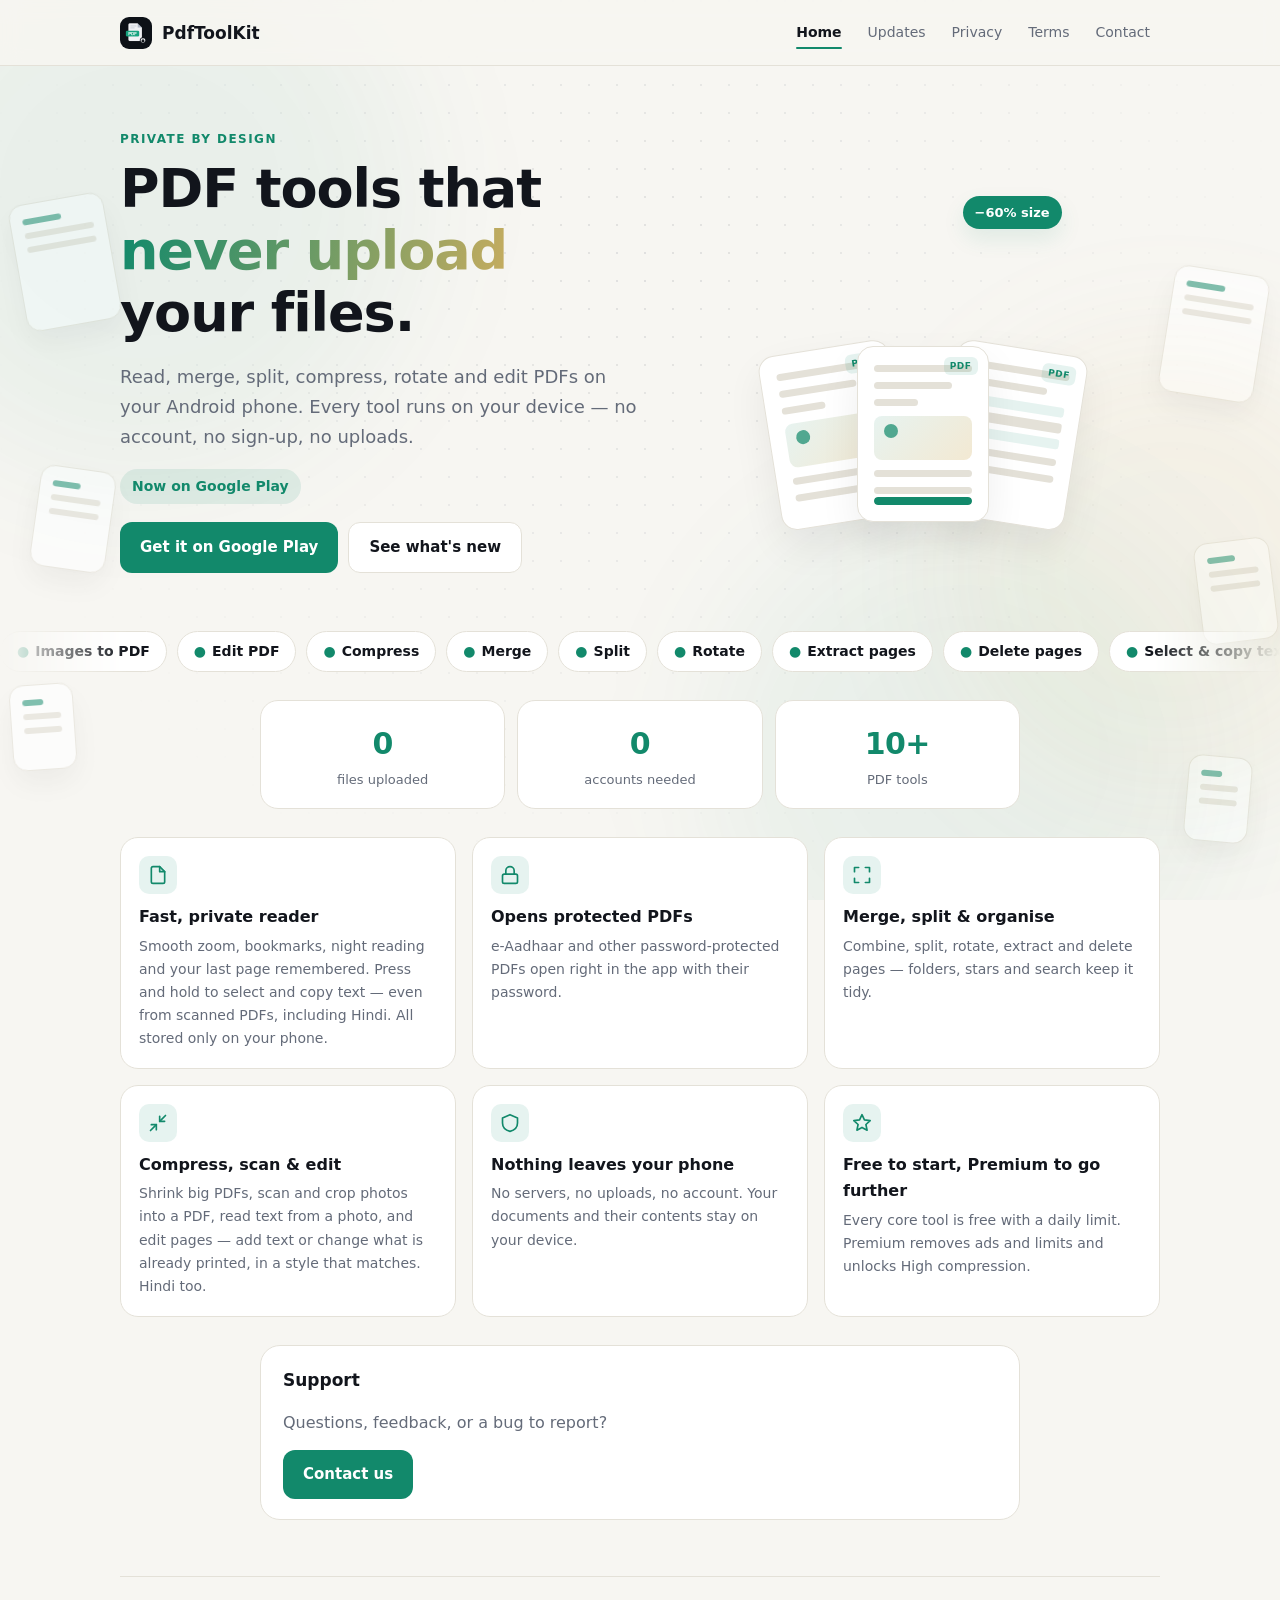
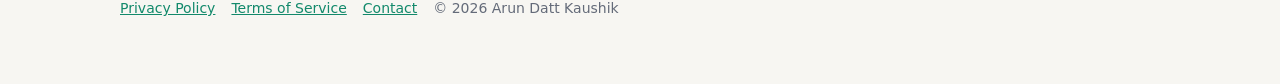
==== commit 4bf5d5ca: "Site: app is live on Google Play, add Play Store button Co-Authored-By: Claude Sonnet 5.5 <noreply@a" ====
--- a/index.html
+++ b/index.html
@@ -38,8 +38,8 @@
     <div class="overline">Private by design</div>
     <h1>PDF tools that <span class="grad-text">never upload</span> your files.</h1>
     <p class="muted">Read, merge, split, compress, rotate and edit PDFs on your Android phone. Every tool runs on your device — no account, no sign-up, no uploads.</p>
-    <p><span class="pill">In closed testing on Google Play</span></p>
-    <p class="hero-cta"><a class="btn" href="updates/">See what's new</a><a class="btn btn-secondary" href="contact/">Contact us</a></p>
+    <p><span class="pill">Now on Google Play</span></p>
+    <p class="hero-cta"><a class="btn" href="https://play.google.com/store/apps/details?id=com.arunkaushik.pdftoolkit" rel="noopener">Get it on Google Play</a><a class="btn btn-secondary" href="updates/">See what's new</a></p>
    </div>
     <div class="hero-visual" aria-hidden="true">
       <div class="doc d1"><i class="tag">PDF</i><b></b><b></b><b></b><u class="img"></u><b></b><b></b></div>
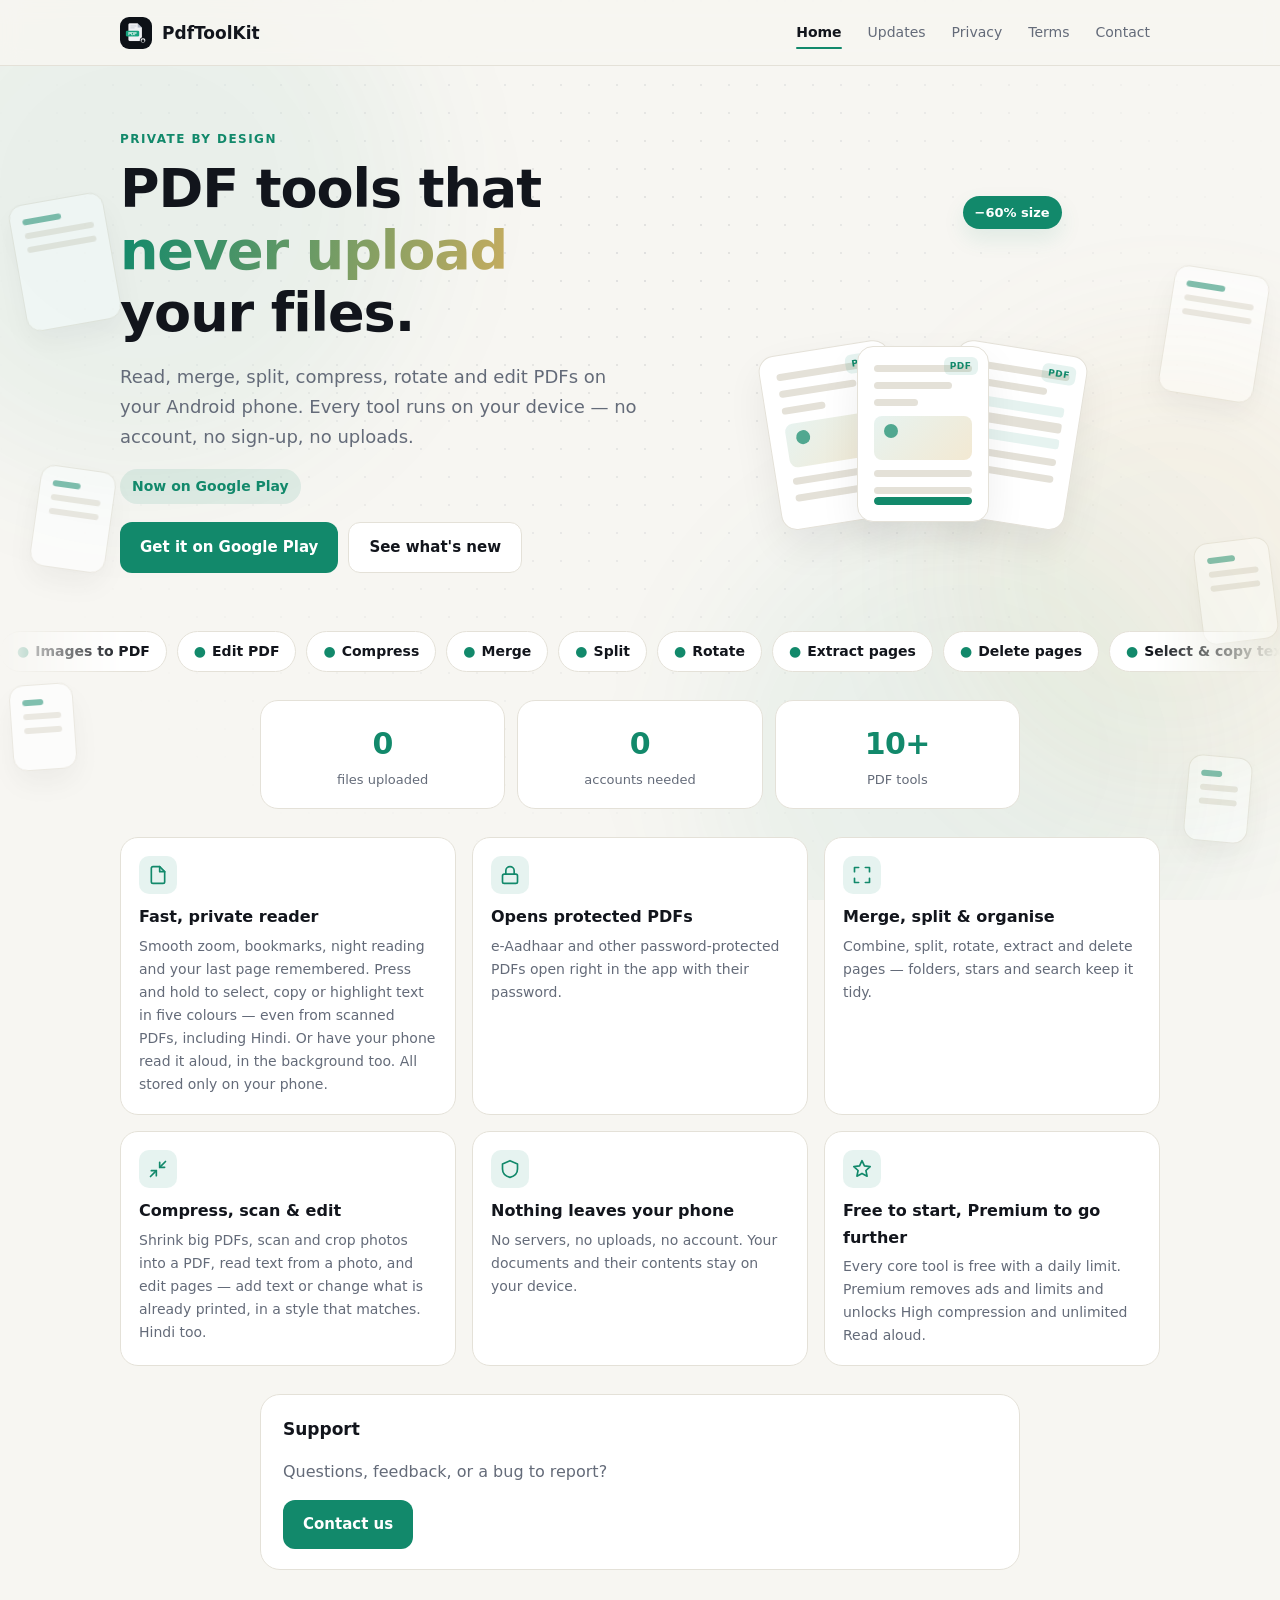
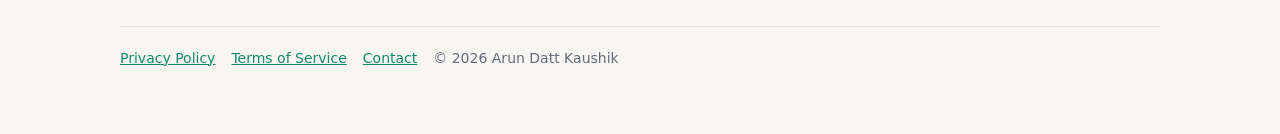
==== commit 24e84cd3: "Updates: 1.0.10 release notes (Read aloud, highlight colours, merge/save/result, toast, icons, Find)" ====
--- a/index.html
+++ b/index.html
@@ -51,8 +51,8 @@
 
   <div class="marquee" aria-label="Tools">
     <div class="marquee-track">
-      <span class="chip"><em>●</em>Images to PDF</span><span class="chip"><em>●</em>Edit PDF</span><span class="chip"><em>●</em>Compress</span><span class="chip"><em>●</em>Merge</span><span class="chip"><em>●</em>Split</span><span class="chip"><em>●</em>Rotate</span><span class="chip"><em>●</em>Extract pages</span><span class="chip"><em>●</em>Delete pages</span><span class="chip"><em>●</em>Select &amp; copy text</span><span class="chip"><em>●</em>Image to text</span><span class="chip"><em>●</em>Find in PDF</span><span class="chip"><em>●</em>Print</span><span class="chip"><em>●</em>Crop photos</span>
-      <span class="chip"><em>●</em>Images to PDF</span><span class="chip"><em>●</em>Edit PDF</span><span class="chip"><em>●</em>Compress</span><span class="chip"><em>●</em>Merge</span><span class="chip"><em>●</em>Split</span><span class="chip"><em>●</em>Rotate</span><span class="chip"><em>●</em>Extract pages</span><span class="chip"><em>●</em>Delete pages</span><span class="chip"><em>●</em>Select &amp; copy text</span><span class="chip"><em>●</em>Image to text</span><span class="chip"><em>●</em>Find in PDF</span><span class="chip"><em>●</em>Print</span><span class="chip"><em>●</em>Crop photos</span>
+      <span class="chip"><em>●</em>Images to PDF</span><span class="chip"><em>●</em>Edit PDF</span><span class="chip"><em>●</em>Compress</span><span class="chip"><em>●</em>Merge</span><span class="chip"><em>●</em>Split</span><span class="chip"><em>●</em>Rotate</span><span class="chip"><em>●</em>Extract pages</span><span class="chip"><em>●</em>Delete pages</span><span class="chip"><em>●</em>Select &amp; copy text</span><span class="chip"><em>●</em>Image to text</span><span class="chip"><em>●</em>Find in PDF</span><span class="chip"><em>●</em>Read aloud</span><span class="chip"><em>●</em>Print</span><span class="chip"><em>●</em>Crop photos</span>
+      <span class="chip"><em>●</em>Images to PDF</span><span class="chip"><em>●</em>Edit PDF</span><span class="chip"><em>●</em>Compress</span><span class="chip"><em>●</em>Merge</span><span class="chip"><em>●</em>Split</span><span class="chip"><em>●</em>Rotate</span><span class="chip"><em>●</em>Extract pages</span><span class="chip"><em>●</em>Delete pages</span><span class="chip"><em>●</em>Select &amp; copy text</span><span class="chip"><em>●</em>Image to text</span><span class="chip"><em>●</em>Find in PDF</span><span class="chip"><em>●</em>Read aloud</span><span class="chip"><em>●</em>Print</span><span class="chip"><em>●</em>Crop photos</span>
     </div>
   </div>
 
@@ -66,7 +66,7 @@
     <div class="feature reveal">
       <div class="feature-icon"><svg viewBox="0 0 24 24" fill="none" stroke-width="2" stroke-linecap="round" stroke-linejoin="round"><path d="M14 2H6a2 2 0 0 0-2 2v16a2 2 0 0 0 2 2h12a2 2 0 0 0 2-2V8z"/><path d="M14 2v6h6"/></svg></div>
       <h3>Fast, private reader</h3>
-      <p>Smooth zoom, bookmarks, night reading and your last page remembered. Press and hold to select and copy text — even from scanned PDFs, including Hindi. All stored only on your phone.</p>
+      <p>Smooth zoom, bookmarks, night reading and your last page remembered. Press and hold to select, copy or highlight text in five colours — even from scanned PDFs, including Hindi. Or have your phone read it aloud, in the background too. All stored only on your phone.</p>
     </div>
     <div class="feature reveal">
       <div class="feature-icon"><svg viewBox="0 0 24 24" fill="none" stroke-width="2" stroke-linecap="round" stroke-linejoin="round"><rect x="3" y="11" width="18" height="11" rx="2"/><path d="M7 11V7a5 5 0 0 1 10 0v4"/></svg></div>
@@ -91,7 +91,7 @@
     <div class="feature reveal">
       <div class="feature-icon"><svg viewBox="0 0 24 24" fill="none" stroke-width="2" stroke-linecap="round" stroke-linejoin="round"><path d="M12 2l2.9 6.3 6.9.8-5.1 4.7 1.4 6.8L12 17.3 5.9 20.6l1.4-6.8L2.2 9.1l6.9-.8z"/></svg></div>
       <h3>Free to start, Premium to go further</h3>
-      <p>Every core tool is free with a daily limit. Premium removes ads and limits and unlocks High compression.</p>
+      <p>Every core tool is free with a daily limit. Premium removes ads and limits and unlocks High compression and unlimited Read aloud.</p>
     </div>
   </div>
 
